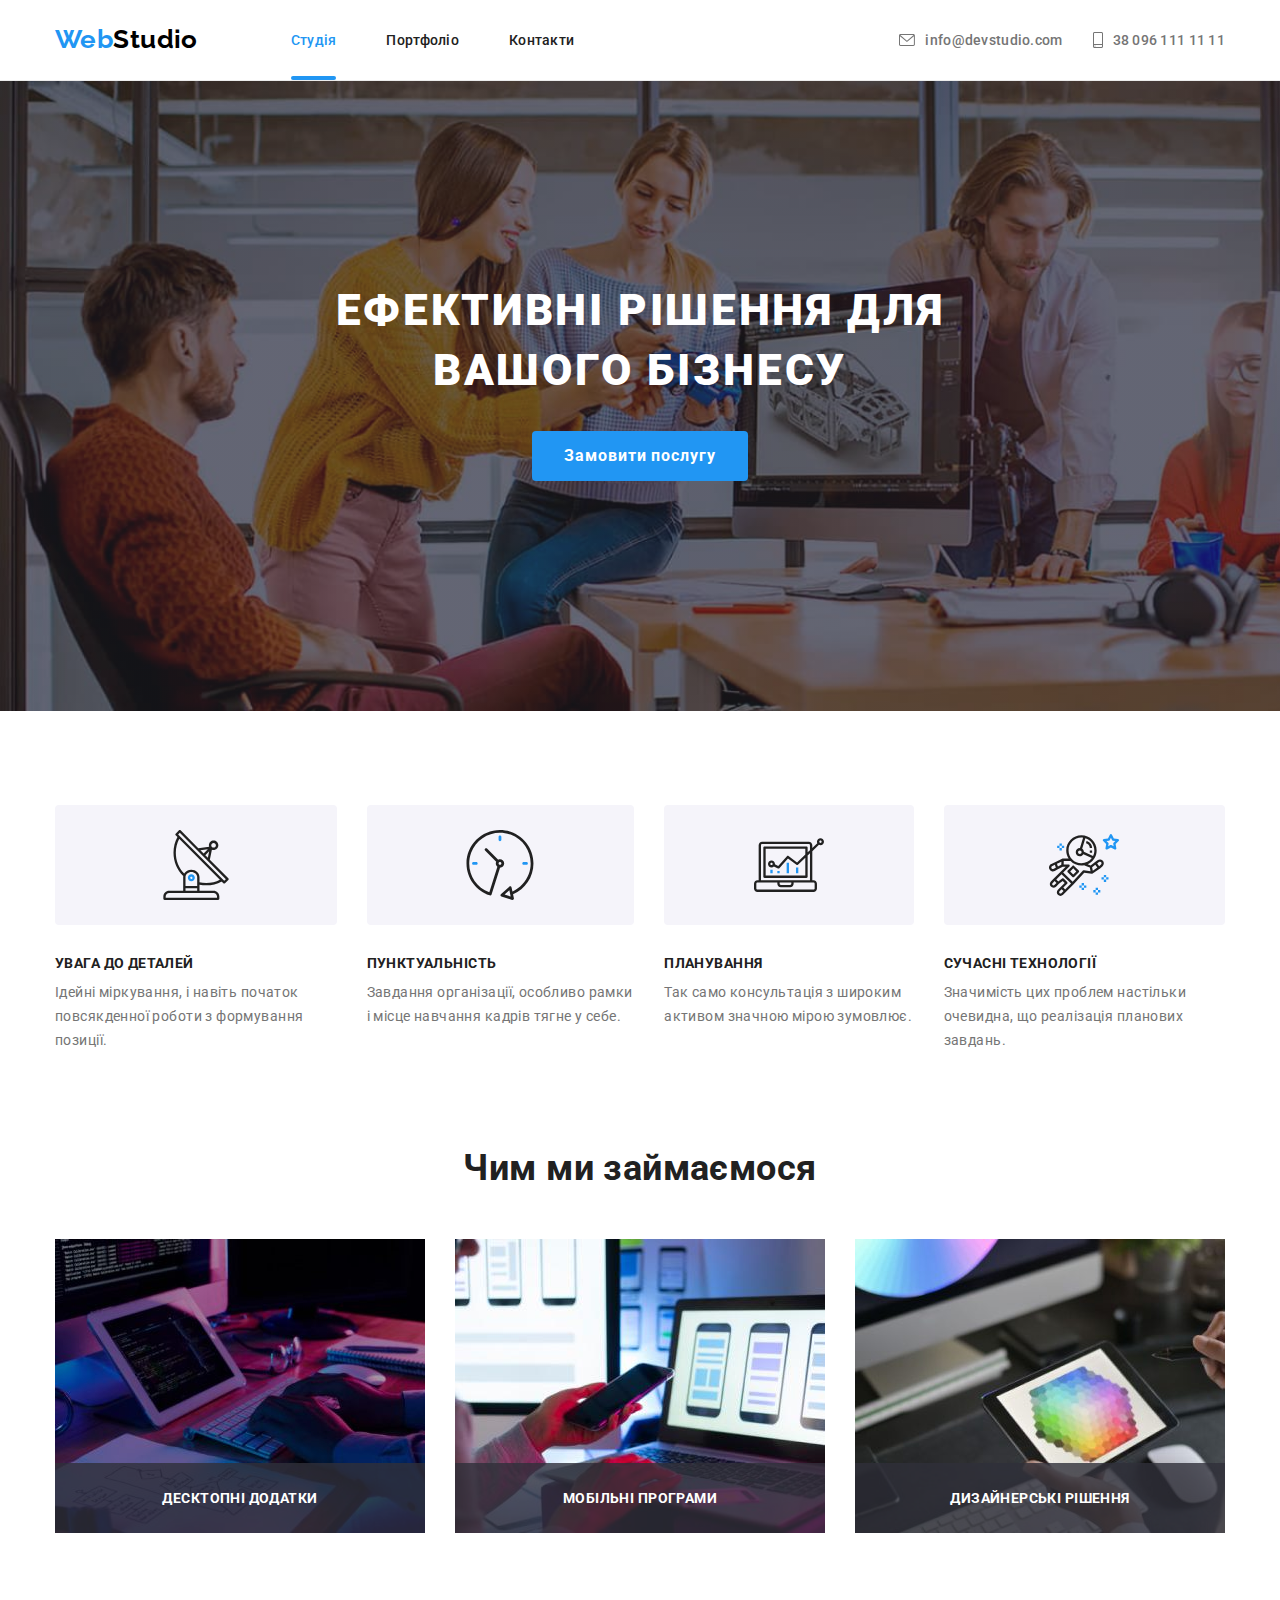
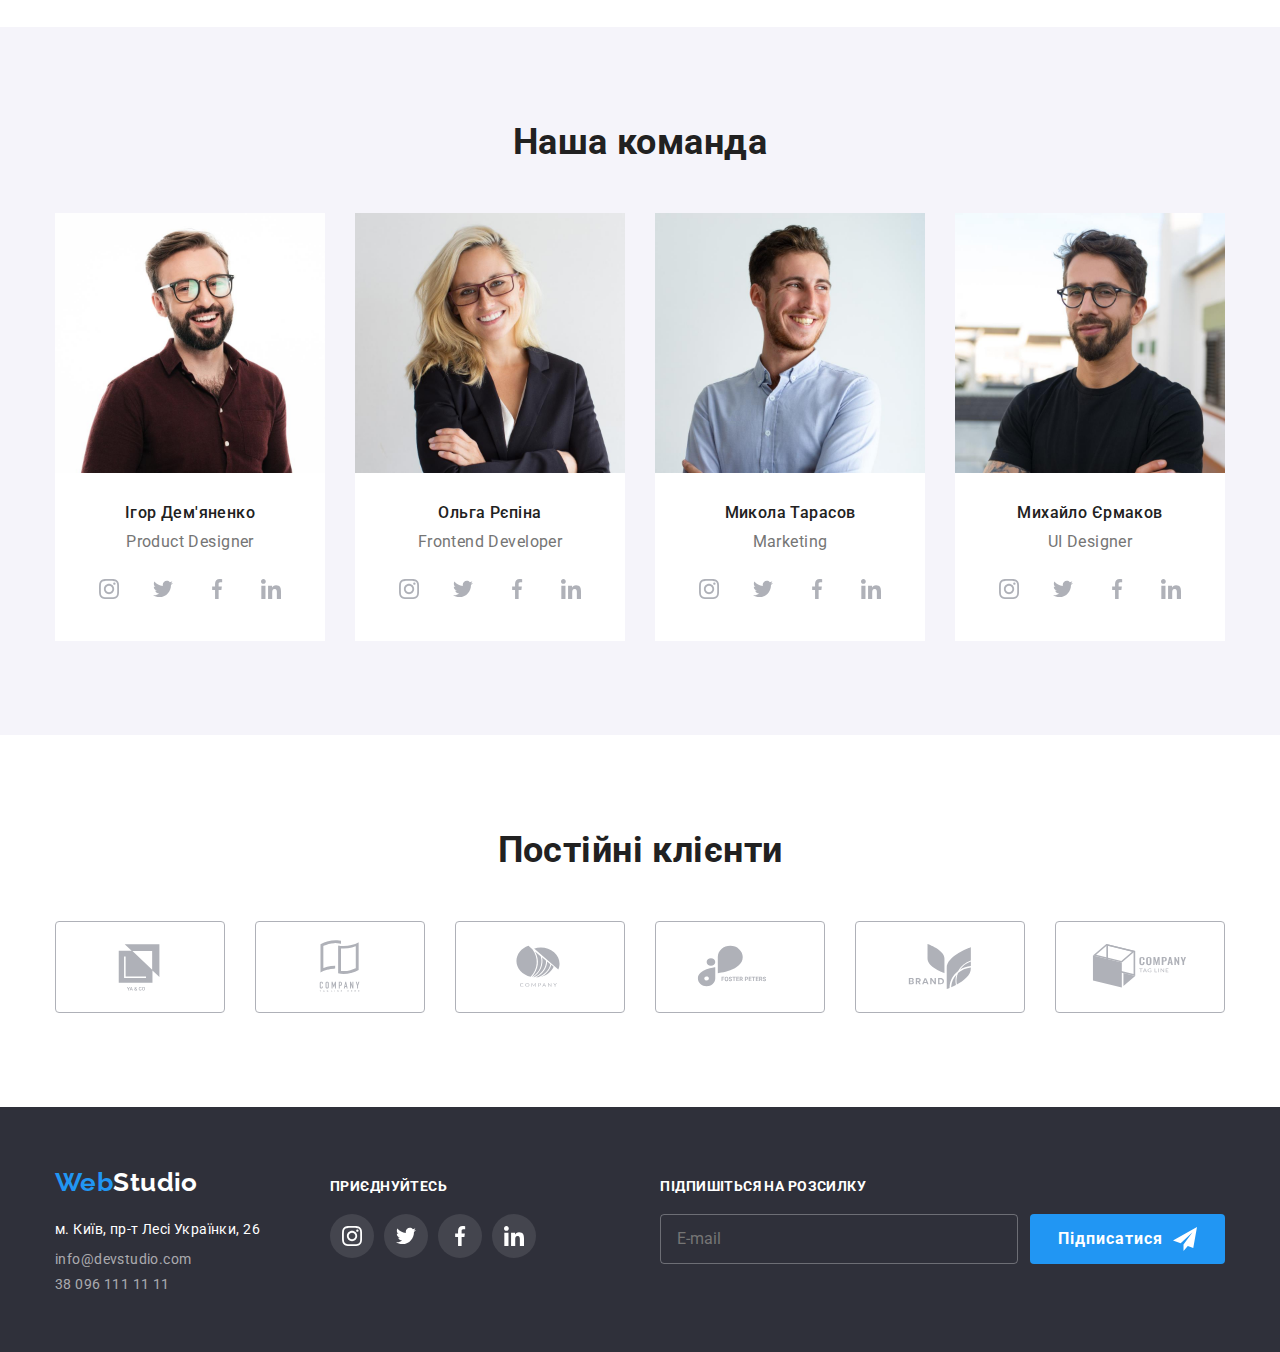
==== index.html @ 938c1443 "Initial commit" ====
<!DOCTYPE html>
<html lang="uk">
<head>
    <meta charset="UTF-8">
    <meta http-equiv="X-UA-Compatible" content="IE=edge">
    <meta name="viewport" content="width=device-width, initial-scale=1.0">
    <title>Студія</title>
    <link rel="preconnect" href="https://fonts.googleapis.com" />
    <link rel="preconnect" href="https://fonts.gstatic.com" crossorigin />
    <link href="https://fonts.googleapis.com/css2?family=Raleway:wght@700&family=Roboto:wght@400;500;700;900&display=swap" rel="stylesheet" />
    <link rel="stylesheet" href="https://cdnjs.cloudflare.com/ajax/libs/modern-normalize/1.1.0/modern-normalize.css" integrity="sha512-Y0MM+V6ymRKN2zStTqzQ227DWhhp4Mzdo6gnlRnuaNCbc+YN/ZH0sBCLTM4M0oSy9c9VKiCvd4Jk44aCLrNS5Q==" crossorigin="anonymous" referrerpolicy="no-referrer" />
    <link rel="stylesheet" href="./css/styles.css" />
    <header class="header">
        <div class="container link-item">
            <nav class="nav">
            <a class="text" href="/"><span class="web">Web</span>Studio</a>
            <ul class="header-container">
            
                <li class="item"><a class="header-nav-link courrent" href="./index.html">Студія</a>
                </li>
                <li class="item">
                <a class="header-nav-link" href="./portfolio.html">
                Портфоліо
            </a>
            </li>
                <li class="item">
<a class="header-nav-link" href="#">
                    Контакти</a>
            </li>
            </ul>
            </nav>
        
            <ul class="link-item contacts-flex">
                <li>
                <a class="contacts" href="mailto:info@devstudio.com"><svg class="header-icon" width="16" height="12">
                    <use href="./images/icons.svg#icon-envelope"></use>
                </svg> info@devstudio.com</a>
            </li>
            <li>
                <a class="contacts" href="tel:+380961111111"><svg class="header-icon" width="10"  height="16">
                    <use href="./images/icons.svg#icon-smartphone"></use>
                </svg> 38 096 111 11 11</a>
            </li>
            </ul>
        </div>
    </header>
        <main>
        <section class="color-section">
        <div class="container">
            <h1 class="hero">Ефективні рішення для вашого бізнесу</h1>
            <button class="button-section-index" type="button" data-modal-open>
            Замовити послугу </button>   
    </div>
        </section>
    <section class="section">
        
        <div class="container">
        <h2 hidden>Наші переваги</h2>
        <ul class="section-paragraph">
            <li class="item-perevagu">
                <div class="icon-wrap"> <svg width="70" height="70">
                    <use href="./images/icons.svg#icon-antenna"></use>
                </svg></div>
                <h3 class="section-title-benefits">УВАГА ДО ДЕТАЛЕЙ</h3>
                <p class="paragraph-title-benefits">
                    Ідейні міркування, і навіть початок повсякденної роботи з формування позиції.
                </p>
            </li>
            <li class="item-perevagu">
                <div class="icon-wrap"> <svg width="70" height="70">
                    <use href="./images/icons.svg#icon-clock"></use>
                </svg></div>
                <h3 class="section-title-benefits">ПУНКТУАЛЬНІСТЬ</h3>
                <p class="paragraph-title-benefits">
                    Завдання організації, особливо рамки і місце навчання кадрів тягне у себе.
                </p>
            </li>
            <li class="item-perevagu">
                <div class="icon-wrap"> <svg width="70" height="70">
                    <use href="./images/icons.svg#icon-diagram"></use>
                </svg></div>
                <h3 class="section-title-benefits">ПЛАНУВАННЯ</h3>
                <p class="paragraph-title-benefits">
                    Так само консультація з широким активом значною мірою зумовлює.
                </p>
            </li>
            <li class="item-perevagu">
                <div class="icon-wrap"> <svg width="70" height="70">
                    <use href="./images/icons.svg#icon-astronaut"></use>
                </svg></div>
                <h3 class="section-title-benefits">СУЧАСНІ ТЕХНОЛОГІЇ</h3>
                <p class="paragraph-title-benefits">
                    Значимість цих проблем настільки очевидна, що реалізація планових завдань.
                </p>
            </li>
        </ul>
        </div>
    </section>
    <section class="section padding-zero">
        <div class="container">
        <div class="third-pad">
        <h2 class="section-title-text">Чим ми займаємося</h2>
        </div>
        <ul class="gap-list">
            <li class="box-item">
            <div class="box-trumb">
                <img src="./images/box1.jpg" alt="Десктопні програми" width=370  height="294" />
                <div class="box-block">
                <p class="box-text">Десктопні додатки</p>
            </div>
            </div>
            </li>
            <li class="box-item">
            <div class="box-trumb">
                <img src="./images/box2.jpg" alt="Мобільні програми" width=370  height="294" />
                <div class="box-block">
                <p class="box-text">Мобільні програми</p>
            </div>
            </div>
            </li>
            <li class="box-item">
                <div class="box-trumb">
                <img src="./images/box3.jpg" alt="Дизайнерські рішення" width=370  height="294" />
                <div class="box-block">
                    <p class="box-text">Дизайнерські рішення</p>
                </div>
            </div>
            
            </li>
        </ul>
    
        </div>
    </section>
    <section class="section fon">
        <div class="container">
        <h2 class="section-title-text-last">Наша команда</h2>
        <ul class="gap-list">
                <li class="item-pers">
            <img src="./images/pers1.jpg" alt="Ігор Дем'яненко"  width="270"  height="260">
                <div class="profession-size">
                    <h3 class="section-name">Ігор Дем'яненко</h3>
                    <p class="profession">Product Designer</p>
                    <ul class="team-list-icon">
                        <li class="team-icon-item">
                            <a class="team-link-icon" href="/">
                                <svg class="team-icon" width="20"  height="20">
                                    <use href="./images/icons.svg#icon-instagram"></use>
                                </svg>
                            </a>
                        </li>
                        <li class="team-icon-item">
                            <a class="team-link-icon" href="/">
                                <svg class="team-icon" width="20"  height="20">
                                    <use href="./images/icons.svg#icon-twittericon"></use>
                                </svg>
                            </a>
                        </li>
                        <li class="team-icon-item">
                            <a class="team-link-icon" href="/">
                                <svg class="team-icon" width="20"  height="20">
                                    <use href="./images/icons.svg#icon-facebookicon"></use>
                                </svg>
                            </a>
                        </li>
                        <li class="team-icon-item">
                            <a class="team-link-icon" href="/">
                                <svg class="team-icon" width="20"  height="20">
                                    <use href="./images/icons.svg#icon-linkedinicon"></use>
                                </svg>
                            </a>
                        </li>
                    </ul>
                </div>
                
            </li>
            <li class="item-pers">
                <img src="./images/pers2.jpg" alt="Ольга Рєпіна"  width=270  height="260">
                <div class="profession-size"> 
                    <h3 class="section-name">Ольга Рєпіна</h3>
                    <p class="profession">Frontend Developer</p>
                    <ul class="team-list-icon">
                        <li class="team-icon-item">
                            <a class="team-link-icon" href="/">
                                <svg class="team-icon" width="20"  height="20">
                                    <use href="./images/icons.svg#icon-instagram"></use>
                                </svg>
                            </a>
                        </li>
                        <li class="team-icon-item">
                            <a class="team-link-icon" href="/">
                                <svg class="team-icon" width="20"  height="20">
                                    <use href="./images/icons.svg#icon-twittericon"></use>
                                </svg>
                            </a>
                        </li>
                        <li class="team-icon-item">
                            <a class="team-link-icon" href="/">
                                <svg class="team-icon" width="20"  height="20">
                                    <use href="./images/icons.svg#icon-facebookicon"></use>
                                </svg>
                            </a>
                        </li>
                        <li class="team-icon-item">
                            <a class="team-link-icon" href="/">
                                <svg class="team-icon" width="20"  height="20">
                                    <use href="./images/icons.svg#icon-linkedinicon"></use>
                                </svg>
                            </a>
                        </li>
                    </ul>
                </div>    
            </li>
            <li class="item-pers">
                <img src="./images/pers3.jpg" alt="Микола Тарасов"  width=270  height="260">
                <div class="profession-size"> 
                    <h3 class="section-name">Микола Тарасов</h3>
                    <p class="profession">Marketing</p>
                    <ul class="team-list-icon">
                        <li class="team-icon-item">
                            <a class="team-link-icon" href="/">
                                <svg class="team-icon" width="20"  height="20">
                                    <use href="./images/icons.svg#icon-instagram"></use>
                                </svg>
                            </a>
                        </li>
                        <li class="team-icon-item">
                            <a class="team-link-icon" href="/">
                                <svg class="team-icon" width="20"  height="20">
                                    <use href="./images/icons.svg#icon-twittericon"></use>
                                </svg>
                            </a>
                        </li>
                        <li class="team-icon-item">
                            <a class="team-link-icon" href="/">
                                <svg class="team-icon" width="20"  height="20">
                                    <use href="./images/icons.svg#icon-facebookicon"></use>
                                </svg>
                            </a>
                        </li>
                        <li class="team-icon-item">
                            <a class="team-link-icon" href="/">
                                <svg class="team-icon" width="20"  height="20">
                                    <use href="./images/icons.svg#icon-linkedinicon"></use>
                                </svg>
                            </a>
                        </li>
                    </ul>
                </div>    
            </li>
            <li class="item-pers">
                <img src="./images/pers4.jpg" alt="Михайло Єрмаков"  width=270  height="260">
                <div class="profession-size">
                    <h3 class="section-name">Михайло Єрмаков</h3>
                    <p class="profession">UI Designer</p>
                    <ul class="team-list-icon">
                        <li class="team-icon-item">
                            <a class="team-link-icon" href="/">
                                <svg class="team-icon" width="20"  height="20">
                                    <use href="./images/icons.svg#icon-instagram"></use>
                                </svg>
                            </a>
                        </li>
                        <li class="team-icon-item">
                            <a class="team-link-icon" href="/">
                                <svg class="team-icon" width="20"  height="20">
                                    <use href="./images/icons.svg#icon-twittericon"></use>
                                </svg>
                            </a>
                        </li>
                        <li class="team-icon-item">
                            <a class="team-link-icon" href="/">
                                <svg class="team-icon" width="20"  height="20">
                                    <use href="./images/icons.svg#icon-facebookicon"></use>
                                </svg>
                            </a>
                        </li>
                        <li class="team-icon-item">
                            <a class="team-link-icon" href="/">
                                <svg class="team-icon" width="20"  height="20">
                                    <use href="./images/icons.svg#icon-linkedinicon"></use>
                                </svg>
                            </a>
                        </li>
                    </ul>
                </div>    
            </li>
        </ul>
    </div>  
    </section>
    <section class="section">
    <div class="container">
        <h2 class="hero-last-section">Постійні клієнти</h2>
        <ul class="clien-list">
            <li class="clien-item">
                <a class="link-clien" href="">
                    <svg class="icon-client"  width="106"  height="60">
                        <use href="./images/icons.svg#icon-logo1"></use>
                    </svg>
                </a>
            </li>
            <li class="clien-item">
                <a class="link-clien" href="">
                    <svg class="icon-client"  width="106"  height="60">
                        <use href="./images/icons.svg#icon-logo2"></use>
                    </svg>
                </a>
            </li>
            <li class="clien-item">
                <a class="link-clien" href="">
                    <svg class="icon-client"  width="106"  height="60">
                        <use href="./images/icons.svg#icon-logo3"></use>
                    </svg>
                </a>
            </li>
            <li class="clien-item">
                <a class="link-clien" href="">
                    <svg class="icon-client"  width="106"  height="60">
                        <use href="./images/icons.svg#icon-logo4"></use>
                    </svg>
                </a>
            </li>
            <li class="clien-item">
                <a class="link-clien" href="">
                    <svg class="icon-client"  width="106"  height="60">
                        <use href="./images/icons.svg#icon-logo5"></use>
                    </svg>
                </a>
            </li>
            <li class="clien-item">
                <a class="link-clien" href="">
                    <svg class="icon-client"  width="106"  height="60">
                        <use href="./images/icons.svg#icon-logo6"></use>
                    </svg>
                </a>
            </li>
        </ul>
    </div>
    </section>
    </main>

    <footer class="footer-fon">
        <div class="container foter-container">
        <div class="address-wrap">
        <a href="/" class=logo-footer>
            <span class="web">Web</span><span class="studio-white">Studio</span>
        </a>
        <address>
            <ul>
                <li class="item-footer">
                    <a class="footer-google" href="https://goo.gl/maps/ibuLNQxGVC2uv8bN8">м. Київ, пр-т Лесі Українки, 26</a>
                </li>
                <li class="item-footer">
                    <a class="footer-text" href="mailto:info@devstudio.com">info@devstudio.com</a>
                </li>
                <li>
                    <a class="footer-text" href="tel:+380961111111">38 096 111 11 11</a>
                </li>
            </ul>
        </address>
        </div>
        <div>
        <p class="benefits-footer">приєднуйтесь</p>
        <ul class="footer-soc-list">
            <li class="footer-soc-item">
            <a class="footer-soc-link" href="">
                <svg width="20" height="20" class="footer-soc-icon">
                <use href="./images/icons.svg#icon-instagram"></use>
                </svg>
            </a>
        </li>
        <li class="footer-soc-item">
            <a class="footer-soc-link" href="">
                <svg width="20" height="20" class="footer-soc-icon">
                    <use href="./images/icons.svg#icon-twittericon"></use>
                </svg>
            </a>
        </li>
        <li class="footer-soc-item">
            <a class="footer-soc-link" href="">
                <svg width="20" height="20" class="footer-soc-icon">
                    <use href="./images/icons.svg#icon-facebookicon"></use>
                </svg>
            </a>
        </li>
        <li class="footer-soc-item">
            <a class="footer-soc-link" href="">
                <svg width="20" height="20" class="footer-soc-icon">
                    <use href="./images/icons.svg#icon-linkedinicon"></use>
                </svg>
            </a>
        </li>
    </ul>
    </div>
        <form class="form-footer-input">
            <p class="label-footer">Підпишіться на розсилку</p>
            <div class="input-flex">
            <input class="footer-mail-input" type="text" placeholder="E-mail" name="mail-footer" required>
                    <button class="button-footer" type="button">Підписатися<svg class="icon-footer-button" width="24" height="24">
                        <use href="./images/icons.svg#icon-iconsend"></use>
                    </svg> 
                </button>
            </div>
            </form>
        </div>
        </footer>

        <div class="backdrop is-hidden" data-modal>
            <div class="modal"> <button class="modal-close" data-modal-close>
                <svg class="icon-modal" width="11" height="11">
                    <use href="./images/icons.svg#icon-x"></use>
                </svg>
                
            </button> 
            <p class="modal-title">Залиште свої дані, ми вам передзвонимо</p>
            <div class="modal-form">
                <form>
                <label class="input-label">
                    <span>Ім'я</span>
                    <span class="input-wrap">
                        <input type="text" name="user-name" class="modal-input" />
                        <svg class="modal-icon" width="18" height="18">
                            <use href="./images/icons.svg#icon-namemodal"></use>
                        </svg>
                    </span>
                </label>
                <label class="input-label">
                    <span>Телефон</span>
                    <span class="input-wrap">
                        <input type="tel" name="user-tel" class="modal-input" />
                        <svg class="modal-icon" width="18" height="18">
                            <use href="./images/icons.svg#icon-telmodal"></use>
                        </svg>
                    </span>
                </label>
                <label class="input-label">
                    <span>Пошта</span>
                    <span class="input-wrap">
                        <input type="email" name="user-email" class="modal-input" />
                        <svg class="modal-icon" width="18" height="18">
                            <use href="./images/icons.svg#icon-emailmodal"></use>
                        </svg>
                    </span>
                </label>
                <label class="input-label">
                    <span>Коментар</span>
                    <textarea name="user-text" id="user-text"  class="textarea" placeholder="Введіть текст"></textarea>
                </label>
                
                <div class="modal-field">
                    <input
                    type="checkbox"
                    name="policy"
                    class="modal-check hide"
                    id="policy"
                    />
                    <label for="policy" class="check-text">
                        <span> <svg class="check-icon" width="16" height="15">
                            <use href="./images/icons.svg#icon-policy"></use>
                        </svg></span>
                        Погоджуюся з розсилкою та приймаю<a class="link-modal" href="">Умови договору</a></label>
                    </div>
                    <button type="submit" class="button-modal">Відправити</button>
                </form>
            </div>
                </div>
            </div>
                <script src="./js/modal.js"></script>
            </body>
            </html>
---- css/styles.css ----
:root
{
    --blue: #2196F3;
    --white: #ffffff;
    --gray: #757575;
    --footer: rgba(255, 255, 255, 0.6);
    --logo-blk: #000000;
    --fon-footer: #2F303A;
    --botton-two: #F5F4FA;
    --border: #EEEEEE;
    --icon-fill: #AFB1B8;
    --icon-footer:rgba(255, 255, 255, 0.1);
    --close: rgba(0, 0, 0, 0.1);
    

}
h1,
h2,
h3,
h4,
h5,
h6,
p 
{
    margin: 0;
}
ul
{
    list-style: none;
    margin: 0;
    padding: 0;
}
body{
    font-family: 'Roboto', sans-serif;
    font-size: 14px;
    letter-spacing: 0.03em;
    color: #212121;
    

}
img
{
    display: block;
}
button{cursor: p;}
.text 
{
    text-decoration: none;
}
:active, :hover, :focus {
    outline: 0;
    outline-offset: 0;
}

.cards {
border: 1px solid var(--border);
}

.header-nav-link

{
text-decoration: none;
color:inherit ;
font-weight: 500;
line-height: 1.1428;
letter-spacing: 0.02em;
padding-top: 32px;
padding-bottom: 32px;
display: flex;
position: relative;
transition: color 250ms cubic-bezier(0.4, 0, 0.2, 1);
}





.courrent::after {
    position: absolute;
    left: 0;
    bottom: 0;
    content: '';
    width: 100%;
    height: 4px;
    background-color: var(--blue);
    border-radius: 2px;
}





.header-nav-link:hover,
.header-nav-link:focus
{
color: var(--blue);

}
.contacts:hover,
.contacts:focus
{
color: var(--blue);}





.courrent
{
    color: var(--blue);

}
.web
{
font-family: 'Raleway';
font-weight: 700;
font-size: 26px;
line-height: 1.1923;
color: var(--blue);}
.header
{
border-bottom: 1px solid #ECECEC;;
}
.nav{
display: flex;
margin-right: auto;
}
.text {
font-family: 'Raleway';
font-weight: 700;
font-size: 26px;
line-height: 1.1923;
color: var(--logo-blk);
display: flex;
margin-right: 93px;
padding-top: 24px;
padding-bottom: 25px;


}
.fon
{
    background-color: var(--botton-two);
}
.studio-white {
font-family: 'Raleway';
font-weight: 700;
font-size: 26px;
line-height: 1.1923;
color: var(--white);

}

.footer-fon
{
padding: 60px 0;
background-color: var(--fon-footer);



}

.contacts
{
    font-weight: 500;
    line-height: 1.1428;
    letter-spacing: 0.02em;
    color: var(--gray);
    text-decoration: none;
    display: flex;
    align-items: center;
    padding-top: 32px;
    padding-bottom: 32px;
    transition: color 250ms cubic-bezier(0.4, 0, 0.2, 1);
}

.section.padding-zero{
padding-top: 0;    
}
.header-icon{
    margin-right: 10px;
    fill: currentColor;
}



.hero {
    font-weight: 900;
    font-size: 44px;
    line-height: 1.3636; 
    letter-spacing: 0.06em;
    text-transform: uppercase;
    color: var(--white);
    width: 696px;
    margin-left: auto;
    margin-right: auto;
    text-align: center;
    margin-bottom: 30px;
}
.color-section
{
    padding: 200px 0;
    background-image: linear-gradient(rgba(47, 48, 58, 0.4), rgba(47, 48, 58, 0.4)
    ), url(../images/imgsection.jpg);
    max-width: 1600px;
    background-repeat: no-repeat;
    background-size: cover;
    margin: 0 auto;
    }

.button-section-index
{
font-weight: 700;
font-size: 16px;
line-height: 1.875;
letter-spacing: 0.06em;
cursor: pointer;
background: var(--blue);
color: var(--white);
border-radius: 4px;
border: none;
padding: 10px 32px;
min-width: 216px;
text-align: center;
margin-left: auto;
margin-right: auto;
display: flex;
justify-content: center;
margin-bottom: 30px;
}

.third-pad
{
padding-top: 0;
}

.button-first
{
    margin-left: auto;
    margin-right: auto;
    display: flex;
    justify-content: center;
}
.item-perevagu
{
flex-basis: calc(100% - 90px)/4;
}
.paragraph-title-benefits
{
font-weight: 400;
line-height: 1.7142;


color: var(--gray);
}
.section-title-benefits
{
font-size: 14px;
line-height: 1.1428;
margin-bottom: 10px;
}
.section-title-text
{
font-size: 36px;
line-height: 1.1666;
margin-bottom: 50px;
text-align: center;
}
.section-title-text-last
{
font-size: 36px;
line-height: 1.1666;
margin-bottom: 50px;
margin-left: auto;
margin-right: auto;
text-align: center;
}


.gap-list
{
    display: flex;
    gap: 30px;
}

.box-trumb
{position: relative;

}
.box-text {
    font-weight: 700;
    line-height: calc(16 / 14);
    text-align: center;
    text-transform: uppercase;
    color: var(--white)

}

.box-block {
    position: absolute;
    left: 0;
    bottom: 0;
    display: flex;
    justify-content: center;
    align-items: center;
    width: 370px;
    height: 70px;
    background-color: rgba(47, 48, 58, 0.8);
}
    
.box-item
{
    width: calc((100% - 60px)/3);
}

.item-pers
{
    width: calc((100% - 9px)/4);
    background-color: var(--white);
    
}
.footer-google
{
font-weight: normal;
line-height: 1.7142;
color: var(--white);
text-decoration: none;
transition: color 250ms cubic-bezier(0.4, 0, 0.2, 1);
}
.item-footer {
margin-bottom: 9px;
}



.footer-text
{
        font-weight: normal;
        line-height: 0.5833;
        text-decoration: none;
        color: var(--footer);
        transition: color 250ms cubic-bezier(0.4, 0, 0.2, 1);
}
.profession-size
{
    padding-bottom: 30px;
    padding-top: 30px;
    
}
.section-name
{
font-weight: 500;
font-size: 16px;
line-height: 1.1875;
margin-bottom: 10px; 
text-align: center;
}
.profession
{
font-size: 16px;
line-height: 1.1875;
color: var(--gray);
text-align: center;
margin-bottom: 16px;
}
.team-list-icon{
    display: flex;
    justify-content: center;
    gap: 10px;

}
.team-icon-item{
    width: 44px;
    height: 44px;
}
.team-link-icon{
    width: 100%;
    height: 100%;
    display: flex;
    justify-content: center;
    align-items: center;
    color: var(--icon-fill);
    border-radius: 50%;
    background-color: transparent;
    transition: fill 250ms cubic-bezier(0.4, 0, 0.2, 1), background-color 250ms cubic-bezier(0.4, 0, 0.2, 1);

}
.team-link-icon:hover, 
.team-link-icon:focus
{
color: var(--white);
background-color: var(--blue);
}
.team-icon{
    fill: currentColor;
}
.button-portfolio {
font-family: inherit;
cursor: pointer;
font-weight: 500;
font-size: 16px;
line-height: 1.625;
background: var(--botton-two);
border: none;
padding: 6px 22px;
text-align: center;
border-radius: 4px;
transition: color 250ms cubic-bezier(0.4, 0, 0.2, 1), background-color 250ms cubic-bezier(0.4, 0, 0.2, 1);
}
.button-portfolio:hover,
.button-portfolio:focus
{
background-color: var(--blue);
color: var(--white);
box-shadow: 0px 3px 1px rgba(0, 0, 0, 0.1), 0px 1px 2px rgba(0, 0, 0, 0.08), 0px 2px 2px rgba(0, 0, 0, 0.12);
}
.portfolio-title {
font-size: 18px;
line-height: 2;
letter-spacing: 0.06em;
margin-bottom: 4px;
}
.portfolio-paragraf {
    font-weight: 400;
    font-size: 16px;
    line-height: 1.875;
    color: var(--gray); 
}
.item-portfolio-link
{
display: block;
text-decoration: none;
color: inherit;
}
.item-portfolio-link:hover,
.item-portfolio-link:focus
{
    box-shadow: 0px 1px 1px rgba(0, 0, 0, 0.12), 0px 4px 4px rgba(0, 0, 0, 0.06), 1px 4px 6px rgba(0, 0, 0, 0.16);
}
.portfolio-thumb {
    position: relative;
    overflow: hidden;
}

.item-portfolio:hover .overlay {
    transform: translateY(0);
}


.overlay {
    content: "";
    position: absolute;
    width: 100%;
    height: 100%;
    top: 0;
    left: 0;
    padding: 63px 44px;
    font-size: 18px;
    line-height: 1.55;
    background-color: rgba(33, 150, 243, 0.9);
    transform: translateY(+100%);
    transition: transform 250ms cubic-bezier(0.4, 0, 0.2, 1);
    color: var(--white);
}

.hero-last-section {
font-size: 36px;
line-height: 1.1666;
text-align: center;
margin-bottom: 50px;

}
.clien-list {
    display: flex;
    gap: 30px;
}
.clien-item {
    width: 170px;
    height: 92px;
}
.link-clien {
    width: 100%;
    height: 100%;
    display: flex;
    justify-content: center;
    align-items: center;
    border: 1px solid var(--icon-fill);
    border-radius: 4px;
    color: var(--icon-fill); 
    transition: fill 250ms cubic-bezier(0.4, 0, 0.2, 1);
    transition: border-color 250ms cubic-bezier(0.4, 0, 0.2, 1);
}
.link-clien:hover,
.link-clien:focus
{
    color: var(--blue);
    border-color: var(--blue);
}
.icon-client {
    fill: currentColor;

}


address
{
    font-style: normal;
}
.container
{
width: 1200px;
padding-left: 15px;
padding-right: 15px;
margin: 0 auto;


}
.section
{
padding-top: 94px;
padding-bottom: 94px; 
}
.img-port
{
    padding: 20px 24px;
    border: 1px solid var(--border);
    border-top: none;
}

.portt {
    display: flex;
    gap: 30px;
    flex-wrap: wrap;
}
.item-portfolio {
    width: calc((100% - 60px)/3);
    transition: box-shadow 250ms cubic-bezier(0.4, 0, 0.2, 1);
 }
    
.section-paragraph
{
    display: flex;
    gap: 30px;

}
.icon-wrap{
    
    height: 120px;
    background-color:var(--botton-two);
    border-radius: 4px;
    display: flex;
    justify-content: center;
    align-items: center;
    margin-bottom: 30px;
}
.button-list
{
    display: flex;
    margin-bottom: 50px;
    gap:8px;
    justify-content: center;
}



.link-item
{
    display: flex;
}
.header-container
{
    gap: 50px;
    display: flex;
    text-align: center;
    

}

.contacts-flex
{
    
    gap: 30px;
}
.logo-footer
{
    display: block;
    margin-bottom: 20px;
    text-decoration: none;

}
.footer-google:hover
{
    color: var(--blue);
}
.footer-text:hover
{
    color: var(--blue);

}

.footer-soc-item {
    width: 44px;
    height: 44px;

}
.footer-soc-link {
width: 100%;
height: 100%;
display: flex;
justify-content: center;
align-items: center;
border-radius: 50%;
background-color: var(--icon-footer);
transition: fill 250ms cubic-bezier(0.4, 0, 0.2, 1), background-color 250ms cubic-bezier(0.4, 0, 0.2, 1);

}

.footer-soc-link:hover,
.footer-soc-link:focus
{
    background-color: var(--blue);
}

.footer-soc-icon {
    fill: var(--white);

}
.footer-soc-list
{
    display: flex;
    gap: 10px;
    justify-content: center;

}
.foter-container
{
    display: flex;
    align-items: baseline;
}
.benefits-footer
{
font-weight: 700;
line-height: calc(16 / 14);
text-transform: uppercase;
color: var(--white);
margin-bottom: 20px;

}
.address-wrap
{
    margin-right: 70px;

}
.label-footer
{
    font-weight: 700;
    line-height: calc(16 / 14);
    text-transform: uppercase;
    color: var(--white);
    margin-bottom: 20px;

}

.form-footer-input
{
margin-left: auto;

}
.input-flex
{
    display: flex;
    justify-content: center;
    align-items: center;
    gap: 12px;
}

.button-footer
{
    padding: 10px 28px;
background-color: var(--blue);
border: none;
border-radius: 4px;
color: var(--white);
display: flex;
justify-content: center;
cursor: pointer;
align-items: center;
font-weight: 700;
font-size: 16px;
line-height: calc(30 / 16);
gap: 10px;
letter-spacing: 0.06em;
}

.footer-mail-input
{

width: 358px;
height: 50px;
border: 1px solid rgba(255, 255, 255, 0.3);
border-radius: 4px;
background-color: transparent;
font-size: 16px;
line-height: calc(20 / 16);
align-items: center;
justify-content: center;
padding-left: 16px;
color: var(--white);
}
.footer-mail-input::placeholder
{
font-size: 16px;


}

.icon-footer-button
{
    fill: var(--white);
justify-content: center;

}
.backdrop
{
    position: fixed;
    top: 0;
    left: 0;
    width: 100%;
    height: 100%;
    background-color: rgba(0, 0, 0, 0.2);
    opacity: 1;
    transition: opacity 250ms cubic-bezier(0.4, 0, 0.2, 1);

}
.modal 
{
width: 528px;
padding: 40px;
min-height: 581px;
background-color: #fff;
border-radius: 1px;
position: absolute;
top: 50%;
left: 50%;
border-radius: 4px;
box-shadow: 0px 1px 3px rgba(0, 0, 0, 0.12), 0px 1px 1px rgba(0, 0, 0, 0.14), 0px 2px 1px rgba(0, 0, 0, 0.2);
transform: translate(-50%, -50%) scale(1);
transition: transform 250ms cubic-bezier(0.4, 0, 0.2, 1);
}
.backdrop.is-hidden {
    opacity: 0;
    pointer-events: none;
}
.is-hidden
{
opacity: 0;
pointer-events: none;
visibility: 0;
}
.backdrop.is-hidden .modal {
    transform: translate(-50%, -50%) scale(0.5);
}

    .modal-close {
        position: absolute;
        top: 8px;
        right: 8px;
        width: 30px;
        height: 30px;
        background-color: var(--white);
        border-radius: 50%;;
        cursor: pointer;
        border: 1px solid var(--close);
        transition: border 250ms cubic-bezier(0.4, 0, 0.2, 1),
            color 250ms cubic-bezier(0.4, 0, 0.2, 1);
    }
    
    .modal-close:hover,
    .modal-close:focus {
        border: 1px solid var(--blue);
        color: var(--blue);
}
.icon-modal:hover,
.icon-modal:focus
{
    fill: var(--blue);
}

.icon-modal:focus{
    transition: transform 250ms cubic-bezier(0.4, 0, 0.2, 1);
}
.modal-title {

font-weight: 700;
font-size: 20px;
line-height: calc (23 / 20);
text-align: center;
margin-bottom: 12px;
}
.modal-form {

}
.modal-input {
    width: 100%;
    height: 40px;
    border-radius: 4px;
    border: 1px solid rgba(33, 33, 33, 0.2);
    background-color: transparent;
    padding-left: 42px;
    transition: border 250ms cubic-bezier(0.4, 0, 0.2, 1), fill 250ms cubic-bezier(0.4, 0, 0.2, 1);

}
    .modal-input::placeholder
    {
font-size: 12px;
    }


.modal-input:hover,
.modal-input:focus {
    border-color: var(--blue);
}
.modal-input:focus + .modal-icon
{
    fill: var(--blue);
}



.textarea:focus,
.textarea:hover
{
    border-color:var(--blue);}

.textarea {
    width: 100%;
    height: 120px;
    border-radius: 4px;
    border: 1px solid rgba(33, 33, 33, 0.2);
    padding: 12px 16px;
    font-size: 12px;
line-height: calc(16 / 12);
letter-spacing: 0.01em;
color: rgba(117, 117, 117, 0.5);
margin-bottom: 20px;
resize: none;
transition: border 250ms cubic-bezier(0.4, 0, 0.2, 1);
color: #303030;

}

.input-label
{
    font-size: 12px;
    display: block;
    position: relative;
    transition: border 250ms cubic-bezier(0.4, 0, 0.2, 1);
    margin-bottom: 10px;
    
}
.input-label span {
    display: block;

margin-bottom: 4px;
font-weight: 400;
letter-spacing: 0.01em;
color: var(--gray)


}

.modal-input::placeholder
{
    font-size: 16px;
}
.modal-icon{
    position: absolute;
    left: 12px;
    top: 50%;
    transform: translateY(-50%);
}
.input-wrap{
    position: relative;
    margin-bottom: 10px;
    
}
.link-modal
{
    color: var(--blue);
margin-left: 3px;
line-height: calc(24 / 14);

-webkit-text-decoration-style: underline;
text-decoration-style: underline;
text-underline-offset: 3px;
}
.button-modal
{
    text-align: center;
    padding: 10px 52px;
    text-align: center;
    margin-left: auto;
    margin-right: auto;
    display: flex;
    justify-content: center;
    min-width: 200px;
    cursor: pointer;
    background: var(--blue);
    color: var(--white);
    font-weight: 700;
    font-size: 16px;
    line-height: calc(30 / 16);
    border: none;
    border-radius: 4px;
    display: flex;
    align-items: center;
    text-align: center;
    letter-spacing: 0.06em;
    margin-top: 30px;
    
}




.check-text span {
    width: 16px;
    height: 15px;
    border: 2px solid var(--logo-blk);
    margin-right: 7px;
    border-radius: 2px;
    display: flex;
    align-items: center;
    justify-content: center;
    fill: transparent;
}

.hide{
-webkit-appearance: none;
-moz-appearance: none;
appearance: none;
}

.check-text {
    
    font-size: 14px;
    display: flex;
    align-items: center;
    color: var(--gray);


}
    
    
    .modal-check:checked + .check-text span {
        background-color: var(--blue);
        border: none;
        fill: var(--white);
    }
.modal-field
{
display: flex;
justify-content: center;

}

..modal-check:checked + .check-icon {
    background-color: #2196F3;
}
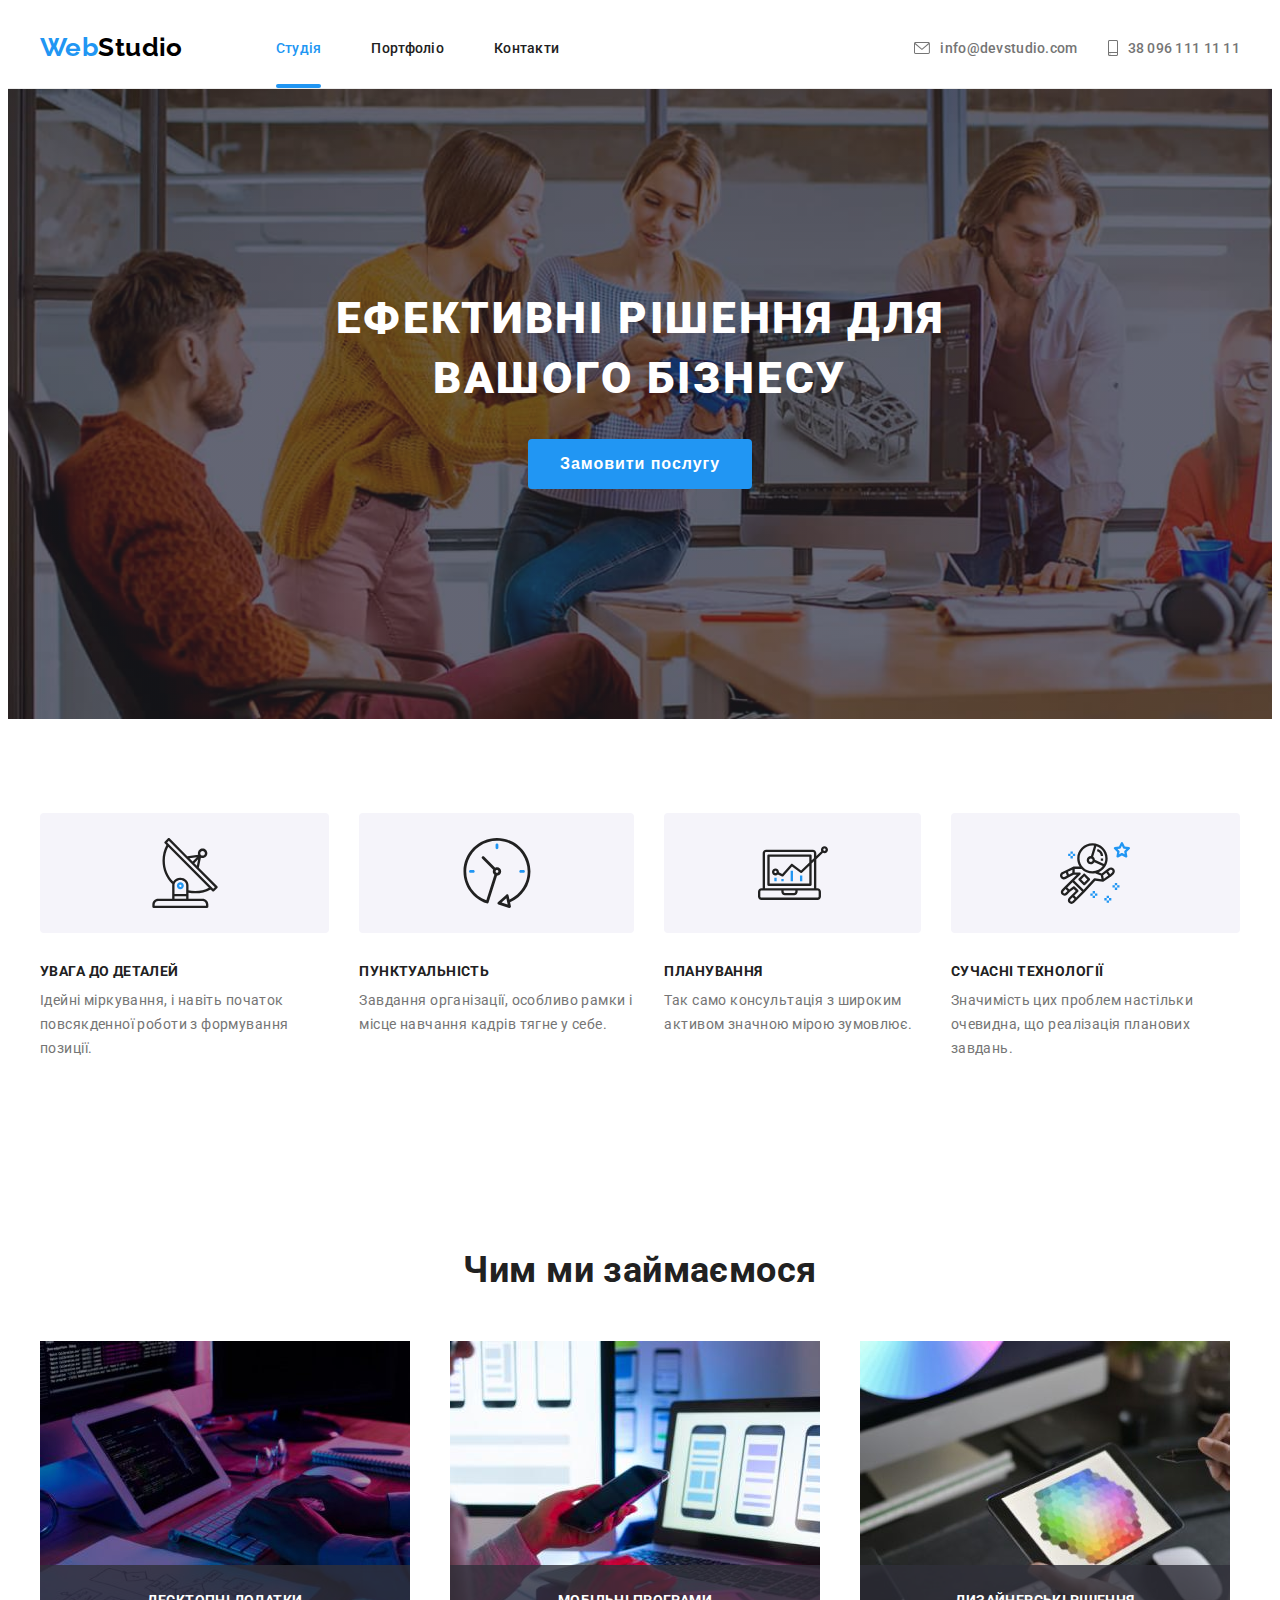
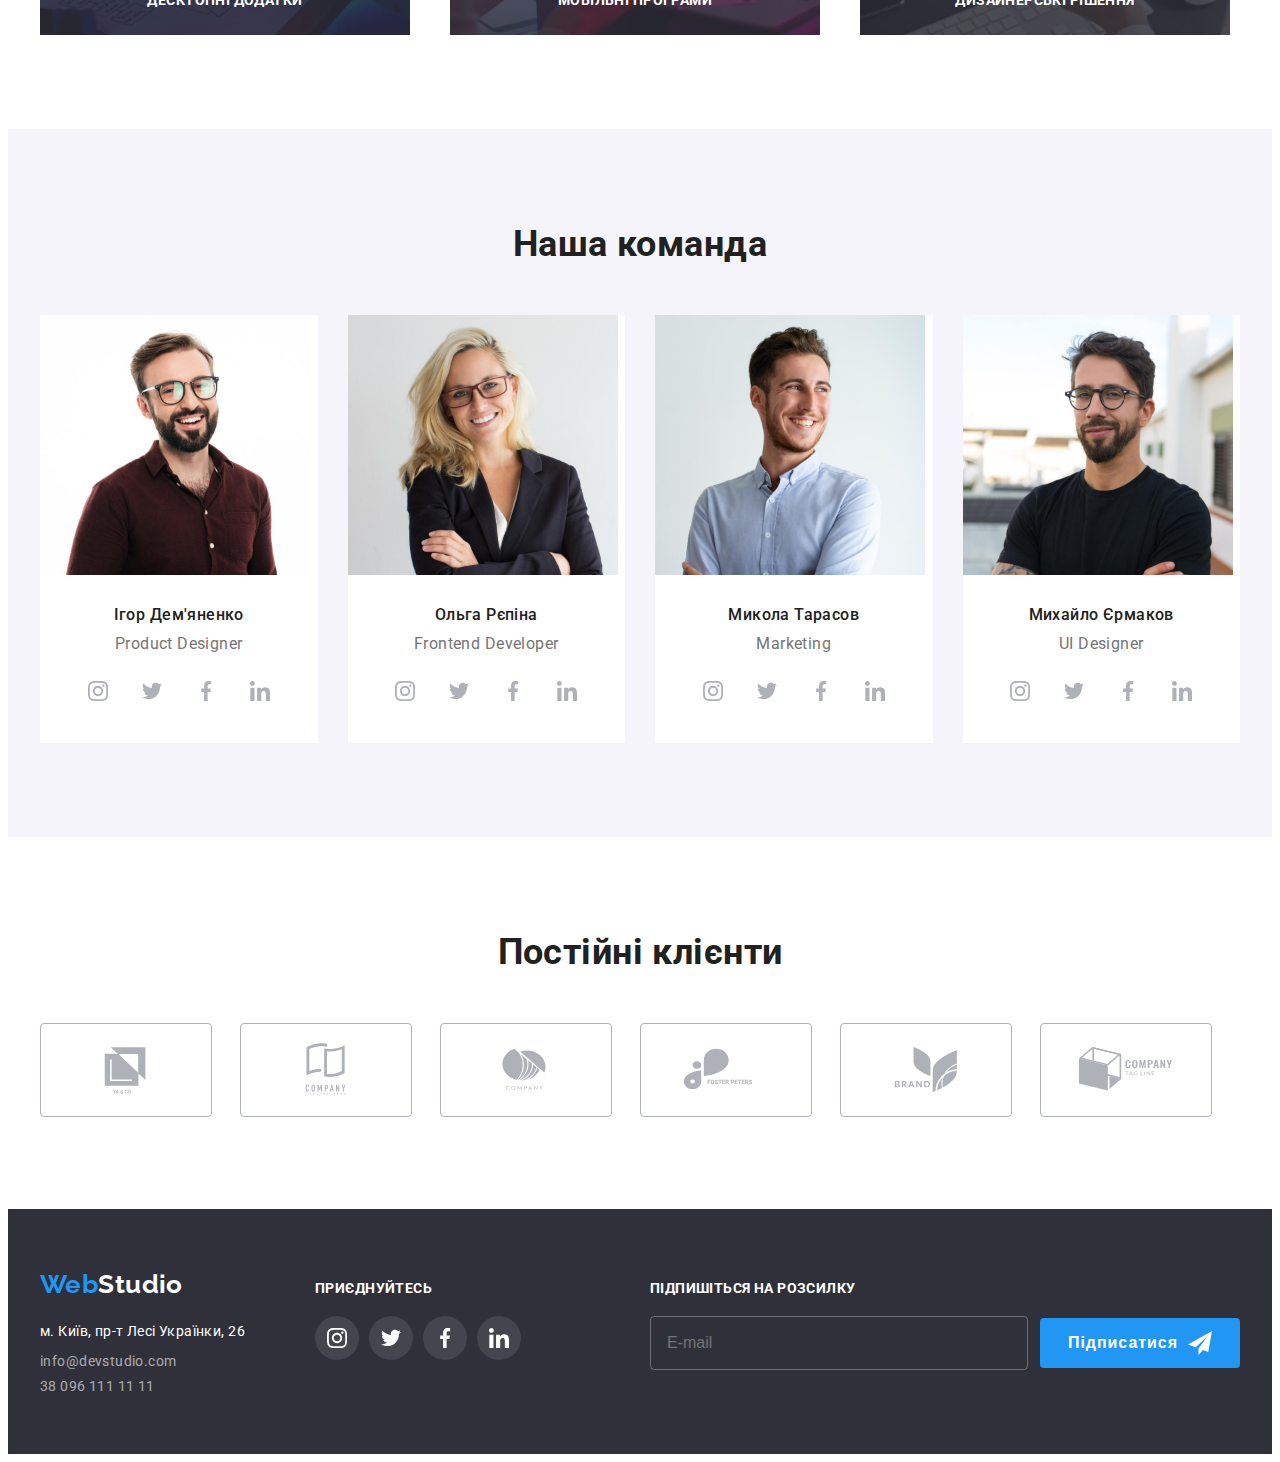
==== commit 58e76126: "scss" ====
--- a/index.html
+++ b/index.html
@@ -8,8 +8,8 @@
     <link rel="preconnect" href="https://fonts.googleapis.com" />
     <link rel="preconnect" href="https://fonts.gstatic.com" crossorigin />
     <link href="https://fonts.googleapis.com/css2?family=Raleway:wght@700&family=Roboto:wght@400;500;700;900&display=swap" rel="stylesheet" />
-    <link rel="stylesheet" href="https://cdnjs.cloudflare.com/ajax/libs/modern-normalize/1.1.0/modern-normalize.css" integrity="sha512-Y0MM+V6ymRKN2zStTqzQ227DWhhp4Mzdo6gnlRnuaNCbc+YN/ZH0sBCLTM4M0oSy9c9VKiCvd4Jk44aCLrNS5Q==" crossorigin="anonymous" referrerpolicy="no-referrer" />
-    <link rel="stylesheet" href="./css/styles.css" />
+    <link rel="stylesheet" href="https://cdnjs.cloudflare.com/ajax/libs/modern-normalize/1.1.0/modern-normalize.min.css" integrity="sha512-wpPYUAdjBVSE4KJnH1VR1HeZfpl1ub8YT/NKx4PuQ5NmX2tKuGu6U/JRp5y+Y8XG2tV+wKQpNHVUX03MfMFn9Q==" crossorigin="anonymous" referrerpolicy="no-referrer" />
+    <link rel="stylesheet" href="./css/main.min.css" />
     <header class="header">
         <div class="container link-item">
             <nav class="nav">
--- a/css/main.min.css
+++ b/css/main.min.css
@@ -0,0 +1 @@
+:root{--blue: #2196F3;--white: #ffffff;--gray: #757575;--footer: rgba(255, 255, 255, 0.6);--logo-blk: #000000;--fon-footer: #2F303A;--botton-two: #F5F4FA;--border: #EEEEEE;--icon-fill: #AFB1B8;--icon-footer:rgba(255, 255, 255, 0.1);--close: rgba(0, 0, 0, 0.1)}body{font-family:"Roboto",sans-serif;font-size:14px;letter-spacing:.03em;color:#212121}h1,h2,h3,h4,h5,h6,p{margin:0}ul{list-style:none;margin:0;padding:0}img{display:block}button{cursor:pointer}.text{text-decoration:none}:active,:hover,:focus{outline:0;outline-offset:0}address{font-style:normal}.is-hidden{opacity:0;pointer-events:none;visibility:0}.hide{-webkit-appearance:none;-moz-appearance:none;appearance:none}.container{width:1200px;padding-left:15px;padding-right:15px;margin:0 auto}.section{padding-top:94px;padding-bottom:94px}.web{font-family:"Raleway";font-weight:700;font-size:26px;line-height:1.1923;color:var(--blue)}.studio-white{font-family:"Raleway";font-weight:700;font-size:26px;line-height:1.1923;color:var(--white)}.logo-footer{display:block;margin-bottom:20px;text-decoration:none}.header-nav-link{text-decoration:none;color:inherit;font-weight:500;line-height:1.1428;letter-spacing:.02em;padding-top:32px;padding-bottom:32px;display:-webkit-box;display:-ms-flexbox;display:flex;position:relative;-webkit-transition:color 250ms cubic-bezier(0.4, 0, 0.2, 1);transition:color 250ms cubic-bezier(0.4, 0, 0.2, 1)}.header-nav-link:hover,.header-nav-link:focus{color:var(--blue)}.courrent{color:var(--blue)}.courrent::after{position:absolute;left:0;bottom:0;content:"";width:100%;height:4px;background-color:var(--blue);border-radius:2px}.contacts{font-weight:500;line-height:1.1428;letter-spacing:.02em;color:var(--gray);text-decoration:none;display:-webkit-box;display:-ms-flexbox;display:flex;-webkit-box-align:center;-ms-flex-align:center;align-items:center;padding-top:32px;padding-bottom:32px;-webkit-transition:color 250ms cubic-bezier(0.4, 0, 0.2, 1);transition:color 250ms cubic-bezier(0.4, 0, 0.2, 1)}.contacts:hover,.contacts:focus{color:var(--blue)}.header{border-bottom:1px solid #ececec}.nav{display:-webkit-box;display:-ms-flexbox;display:flex;margin-right:auto}.text{font-family:"Raleway";font-weight:700;font-size:26px;line-height:1.1923;color:var(--logo-blk);display:-webkit-box;display:-ms-flexbox;display:flex;margin-right:93px;padding-top:24px;padding-bottom:25px}.header-icon{margin-right:10px;fill:currentColor}.hero{font-weight:900;font-size:44px;line-height:1.3636;letter-spacing:.06em;text-transform:uppercase;color:var(--white);width:696px;margin-left:auto;margin-right:auto;text-align:center;margin-bottom:30px}.color-section{padding:200px 0;background-image:-webkit-gradient(linear, left top, left bottom, from(rgba(47, 48, 58, 0.4)), to(rgba(47, 48, 58, 0.4))),url(../images/imgsection.jpg);background-image:linear-gradient(rgba(47, 48, 58, 0.4), rgba(47, 48, 58, 0.4)),url(../images/imgsection.jpg);max-width:1600px;background-repeat:no-repeat;background-size:cover;margin:0 auto}.button-section-index{font-weight:700;font-size:16px;line-height:1.875;letter-spacing:.06em;cursor:pointer;background:var(--blue);color:var(--white);border-radius:4px;border:none;padding:10px 32px;min-width:216px;text-align:center;margin-left:auto;margin-right:auto;display:-webkit-box;display:-ms-flexbox;display:flex;-webkit-box-pack:center;-ms-flex-pack:center;justify-content:center;margin-bottom:30px}.item-perevagu{-ms-flex-preferred-size:calc(100% - 90px)/4;flex-basis:calc(100% - 90px)/4}.paragraph-title-benefits{font-weight:400;line-height:1.7142;color:var(--gray)}.section-title-benefits{font-size:14px;line-height:1.1428;margin-bottom:10px}.icon-wrap{height:120px;background-color:var(--botton-two);border-radius:4px;display:-webkit-box;display:-ms-flexbox;display:flex;-webkit-box-pack:center;-ms-flex-pack:center;justify-content:center;-webkit-box-align:center;-ms-flex-align:center;align-items:center;margin-bottom:30px}.section-paragraph{display:-webkit-box;display:-ms-flexbox;display:flex;gap:30px}.section .padding-zero{padding-top:0}.third-pad{padding-top:0}.section-title-text{font-size:36px;line-height:1.1666;margin-bottom:50px;text-align:center}.fon{background-color:var(--botton-two)}.gap-list{display:-webkit-box;display:-ms-flexbox;display:flex;gap:30px}.box-trumb{position:relative}.box-text{font-weight:700;line-height:1.1428571429;text-align:center;text-transform:uppercase;color:var(--white)}.box-block{position:absolute;left:0;bottom:0;display:-webkit-box;display:-ms-flexbox;display:flex;-webkit-box-pack:center;-ms-flex-pack:center;justify-content:center;-webkit-box-align:center;-ms-flex-align:center;align-items:center;width:370px;height:70px;background-color:rgba(47,48,58,.8)}.box-item{width:calc((100% - 60px)/3)}.section-title-text-last{font-size:36px;line-height:1.1666;margin-bottom:50px;margin-left:auto;margin-right:auto;text-align:center}.item-pers{width:calc((100% - 9px)/4);background-color:var(--white)}.profession-size{padding-bottom:30px;padding-top:30px}.section-name{font-weight:500;font-size:16px;line-height:1.1875;margin-bottom:10px;text-align:center}.profession{font-size:16px;line-height:1.1875;color:var(--gray);text-align:center;margin-bottom:16px}.team-list-icon{display:-webkit-box;display:-ms-flexbox;display:flex;-webkit-box-pack:center;-ms-flex-pack:center;justify-content:center;gap:10px}.team-icon-item{width:44px;height:44px}.team-link-icon{width:100%;height:100%;display:-webkit-box;display:-ms-flexbox;display:flex;-webkit-box-pack:center;-ms-flex-pack:center;justify-content:center;-webkit-box-align:center;-ms-flex-align:center;align-items:center;color:var(--icon-fill);border-radius:50%;background-color:rgba(0,0,0,0);-webkit-transition:fill 250ms cubic-bezier(0.4, 0, 0.2, 1),background-color 250ms cubic-bezier(0.4, 0, 0.2, 1);transition:fill 250ms cubic-bezier(0.4, 0, 0.2, 1),background-color 250ms cubic-bezier(0.4, 0, 0.2, 1)}.team-link-icon:hover,.team-link-icon:focus{color:var(--white);background-color:var(--blue)}.team-icon{fill:currentColor}.clien-list{display:-webkit-box;display:-ms-flexbox;display:flex;gap:30px}.clien-item{width:170px;height:92px}.link-clien{width:100%;height:100%;display:-webkit-box;display:-ms-flexbox;display:flex;-webkit-box-pack:center;-ms-flex-pack:center;justify-content:center;-webkit-box-align:center;-ms-flex-align:center;align-items:center;border:1px solid var(--icon-fill);border-radius:4px;color:var(--icon-fill);-webkit-transition:fill 250ms cubic-bezier(0.4, 0, 0.2, 1);transition:fill 250ms cubic-bezier(0.4, 0, 0.2, 1);-webkit-transition:border-color 250ms cubic-bezier(0.4, 0, 0.2, 1);transition:border-color 250ms cubic-bezier(0.4, 0, 0.2, 1)}.link-clien:hover,.link-clien:focus{color:var(--blue);border-color:var(--blue)}.icon-client{fill:currentColor}.hero-last-section{font-size:36px;line-height:1.1666;text-align:center;margin-bottom:50px}.footer-google{font-weight:normal;line-height:1.7142;color:var(--white);text-decoration:none;-webkit-transition:color 250ms cubic-bezier(0.4, 0, 0.2, 1);transition:color 250ms cubic-bezier(0.4, 0, 0.2, 1)}.item-footer{margin-bottom:9px}.item-footer:hover{color:var(--blue)}.footer-text{font-weight:normal;line-height:.5833;text-decoration:none;color:var(--footer);-webkit-transition:color 250ms cubic-bezier(0.4, 0, 0.2, 1);transition:color 250ms cubic-bezier(0.4, 0, 0.2, 1)}.footer-text:hover{color:var(--blue)}.footer-fon{padding:60px 0;background-color:var(--fon-footer)}.footer-soc-item{width:44px;height:44px}.footer-soc-link{width:100%;height:100%;display:-webkit-box;display:-ms-flexbox;display:flex;-webkit-box-pack:center;-ms-flex-pack:center;justify-content:center;-webkit-box-align:center;-ms-flex-align:center;align-items:center;border-radius:50%;background-color:var(--icon-footer);-webkit-transition:fill 250ms cubic-bezier(0.4, 0, 0.2, 1),background-color 250ms cubic-bezier(0.4, 0, 0.2, 1);transition:fill 250ms cubic-bezier(0.4, 0, 0.2, 1),background-color 250ms cubic-bezier(0.4, 0, 0.2, 1)}.footer-soc-link:hover,.footer-soc-link:focus{background-color:var(--blue)}.footer-soc-icon{fill:var(--white)}.footer-soc-list{display:-webkit-box;display:-ms-flexbox;display:flex;gap:10px;-webkit-box-pack:center;-ms-flex-pack:center;justify-content:center}.foter-container{display:-webkit-box;display:-ms-flexbox;display:flex;-webkit-box-align:baseline;-ms-flex-align:baseline;align-items:baseline}.benefits-footer{font-weight:700;line-height:1.1428571429;text-transform:uppercase;color:var(--white);margin-bottom:20px}.address-wrap{margin-right:70px}.label-footer{font-weight:700;line-height:1.1428571429;text-transform:uppercase;color:var(--white);margin-bottom:20px}.form-footer-input{margin-left:auto}.input-flex{display:-webkit-box;display:-ms-flexbox;display:flex;-webkit-box-pack:center;-ms-flex-pack:center;justify-content:center;-webkit-box-align:center;-ms-flex-align:center;align-items:center;gap:12px}.button-footer{padding:10px 28px;background-color:var(--blue);border:none;border-radius:4px;color:var(--white);display:-webkit-box;display:-ms-flexbox;display:flex;-webkit-box-pack:center;-ms-flex-pack:center;justify-content:center;cursor:pointer;-webkit-box-align:center;-ms-flex-align:center;align-items:center;font-weight:700;font-size:16px;line-height:1.875;gap:10px;letter-spacing:.06em}.footer-mail-input{width:358px;height:50px;border:1px solid rgba(255,255,255,.3);border-radius:4px;background-color:rgba(0,0,0,0);font-size:16px;line-height:1.25;-webkit-box-align:center;-ms-flex-align:center;align-items:center;-webkit-box-pack:center;-ms-flex-pack:center;justify-content:center;padding-left:16px;color:var(--white)}.footer-mail-input:placeholder{font-size:16px}.icon-footer-button{fill:var(--white);-webkit-box-pack:center;-ms-flex-pack:center;justify-content:center}.button-portfolio{font-family:inherit;cursor:pointer;font-weight:500;font-size:16px;line-height:1.625;background:var(--botton-two);border:none;padding:6px 22px;text-align:center;border-radius:4px;-webkit-transition:color 250ms cubic-bezier(0.4, 0, 0.2, 1),background-color 250ms cubic-bezier(0.4, 0, 0.2, 1);transition:color 250ms cubic-bezier(0.4, 0, 0.2, 1),background-color 250ms cubic-bezier(0.4, 0, 0.2, 1)}.button-portfolio:hover,.button-portfolio:focus{background-color:var(--blue);color:var(--white);-webkit-box-shadow:0px 3px 1px rgba(0,0,0,.1),0px 1px 2px rgba(0,0,0,.08),0px 2px 2px rgba(0,0,0,.12);box-shadow:0px 3px 1px rgba(0,0,0,.1),0px 1px 2px rgba(0,0,0,.08),0px 2px 2px rgba(0,0,0,.12)}.portfolio-title{font-size:18px;line-height:2;letter-spacing:.06em;margin-bottom:4px}.portfolio-paragraf{font-weight:400;font-size:16px;line-height:1.875;color:var(--gray)}.item-portfolio-link{display:block;text-decoration:none;color:inherit}.item-portfolio-link:hover,.item-portfolio-link:focus{-webkit-box-shadow:0px 1px 1px rgba(0,0,0,.12),0px 4px 4px rgba(0,0,0,.06),1px 4px 6px rgba(0,0,0,.16);box-shadow:0px 1px 1px rgba(0,0,0,.12),0px 4px 4px rgba(0,0,0,.06),1px 4px 6px rgba(0,0,0,.16)}.portfolio-thumb{position:relative;overflow:hidden}.overlay{content:"";position:absolute;width:100%;height:100%;top:0;left:0;padding:63px 44px;font-size:18px;line-height:1.55;background-color:rgba(33,150,243,.9);-webkit-transform:translateY(100%);transform:translateY(100%);-webkit-transition:-webkit-transform 250ms cubic-bezier(0.4, 0, 0.2, 1);transition:-webkit-transform 250ms cubic-bezier(0.4, 0, 0.2, 1);transition:transform 250ms cubic-bezier(0.4, 0, 0.2, 1);transition:transform 250ms cubic-bezier(0.4, 0, 0.2, 1), -webkit-transform 250ms cubic-bezier(0.4, 0, 0.2, 1);color:var(--white)}.item-portfolio:hover .overlay{-webkit-transform:translateY(0);transform:translateY(0)}.img-port{padding:20px 24px;border:1px solid var(--border);border-top:none}.portt{display:-webkit-box;display:-ms-flexbox;display:flex;gap:30px;-ms-flex-wrap:wrap;flex-wrap:wrap}.item-portfolio{width:calc((100% - 60px)/3);-webkit-transition:-webkit-box-shadow 250ms cubic-bezier(0.4, 0, 0.2, 1);transition:-webkit-box-shadow 250ms cubic-bezier(0.4, 0, 0.2, 1);transition:box-shadow 250ms cubic-bezier(0.4, 0, 0.2, 1);transition:box-shadow 250ms cubic-bezier(0.4, 0, 0.2, 1), -webkit-box-shadow 250ms cubic-bezier(0.4, 0, 0.2, 1)}.button-list{display:-webkit-box;display:-ms-flexbox;display:flex;margin-bottom:50px;gap:8px;-webkit-box-pack:center;-ms-flex-pack:center;justify-content:center}.link-item{display:-webkit-box;display:-ms-flexbox;display:flex}.header-container{gap:50px;display:-webkit-box;display:-ms-flexbox;display:flex;text-align:center}.contacts-flex{gap:30px}.backdrop{position:fixed;top:0;left:0;width:100%;height:100%;background-color:rgba(0,0,0,.2);opacity:1;-webkit-transition:opacity 250ms cubic-bezier(0.4, 0, 0.2, 1);transition:opacity 250ms cubic-bezier(0.4, 0, 0.2, 1)}.backdrop.is-hidden{opacity:0;pointer-events:none}.modal{width:528px;padding:40px;min-height:581px;background-color:#fff;border-radius:1px;position:absolute;top:50%;left:50%;border-radius:4px;-webkit-box-shadow:0px 1px 3px rgba(0,0,0,.12),0px 1px 1px rgba(0,0,0,.14),0px 2px 1px rgba(0,0,0,.2);box-shadow:0px 1px 3px rgba(0,0,0,.12),0px 1px 1px rgba(0,0,0,.14),0px 2px 1px rgba(0,0,0,.2);-webkit-transform:translate(-50%, -50%) scale(1);transform:translate(-50%, -50%) scale(1);-webkit-transition:-webkit-transform 250ms cubic-bezier(0.4, 0, 0.2, 1);transition:-webkit-transform 250ms cubic-bezier(0.4, 0, 0.2, 1);transition:transform 250ms cubic-bezier(0.4, 0, 0.2, 1);transition:transform 250ms cubic-bezier(0.4, 0, 0.2, 1), -webkit-transform 250ms cubic-bezier(0.4, 0, 0.2, 1)}.backdrop.is-hidden .modal{-webkit-transform:translate(-50%, -50%) scale(0.5);transform:translate(-50%, -50%) scale(0.5)}.modal-close{position:absolute;top:8px;right:8px;width:30px;height:30px;background-color:var(--white);border-radius:50%;cursor:pointer;border:1px solid var(--close);-webkit-transition:border 250ms cubic-bezier(0.4, 0, 0.2, 1),color 250ms cubic-bezier(0.4, 0, 0.2, 1);transition:border 250ms cubic-bezier(0.4, 0, 0.2, 1),color 250ms cubic-bezier(0.4, 0, 0.2, 1)}.modal-close:hover,.modal-close:focus{border:1px solid var(--blue);color:var(--blue)}.icon-modal{-webkit-transition:fill 250ms cubic-bezier(0.4, 0, 0.2, 1);transition:fill 250ms cubic-bezier(0.4, 0, 0.2, 1)}.icon-modal:hover,.icon-modal:focus{fill:var(--blue)}.modal-title{font-weight:700;font-size:20px;line-height:calc 1.15;text-align:center;margin-bottom:12px}.modal-input{width:100%;height:40px;border-radius:4px;border:1px solid rgba(33,33,33,.2);background-color:rgba(0,0,0,0);padding-left:42px;-webkit-transition:border 250ms cubic-bezier(0.4, 0, 0.2, 1),fill 250ms cubic-bezier(0.4, 0, 0.2, 1);transition:border 250ms cubic-bezier(0.4, 0, 0.2, 1),fill 250ms cubic-bezier(0.4, 0, 0.2, 1)}.modal-input::-webkit-input-placeholder{font-size:16px}.modal-input::-moz-placeholder{font-size:16px}.modal-input:-ms-input-placeholder{font-size:16px}.modal-input::-ms-input-placeholder{font-size:16px}.modal-input::placeholder{font-size:16px}.modal-input:hover,.modal-input:focus{border-color:var(--blue)}.modal-input:focus+.modal-icon{fill:var(--blue)}.textarea{width:100%;height:120px;border-radius:4px;border:1px solid rgba(33,33,33,.2);padding:12px 16px;font-size:12px;line-height:1.3333333333;letter-spacing:.01em;color:rgba(117,117,117,.5);margin-bottom:20px;resize:none;-webkit-transition:border 250ms cubic-bezier(0.4, 0, 0.2, 1);transition:border 250ms cubic-bezier(0.4, 0, 0.2, 1);color:#303030}.textarea:focus,.textarea:hover{border-color:var(--blue)}.input-label{font-size:12px;display:block;position:relative;-webkit-transition:border 250ms cubic-bezier(0.4, 0, 0.2, 1);transition:border 250ms cubic-bezier(0.4, 0, 0.2, 1);margin-bottom:10px}.input-label span{display:block;margin-bottom:4px;font-weight:400;letter-spacing:.01em;color:var(--gray)}.modal-icon{position:absolute;left:12px;top:50%;-webkit-transform:translateY(-50%);transform:translateY(-50%)}.input-wrap{position:relative;margin-bottom:10px}.link-modal{color:var(--blue);margin-left:3px;line-height:1.7142857143;-webkit-text-decoration-style:underline;text-decoration-style:underline;text-underline-offset:3px}.button-modal{text-align:center;padding:10px 52px;text-align:center;margin-left:auto;margin-right:auto;display:-webkit-box;display:-ms-flexbox;display:flex;-webkit-box-pack:center;-ms-flex-pack:center;justify-content:center;min-width:200px;cursor:pointer;background:var(--blue);color:var(--white);font-weight:700;font-size:16px;line-height:1.875;border:none;border-radius:4px;display:flex;-webkit-box-align:center;-ms-flex-align:center;align-items:center;text-align:center;letter-spacing:.06em;margin-top:30px}.check-text{font-size:14px;display:-webkit-box;display:-ms-flexbox;display:flex;-webkit-box-align:center;-ms-flex-align:center;align-items:center;color:var(--gray)}.check-text span{width:16px;height:15px;border:2px solid var(--logo-blk);margin-right:7px;border-radius:2px;display:-webkit-box;display:-ms-flexbox;display:flex;-webkit-box-align:center;-ms-flex-align:center;align-items:center;-webkit-box-pack:center;-ms-flex-pack:center;justify-content:center;fill:rgba(0,0,0,0)}.modal-check:checked+.check-text span{background-color:var(--blue);border:none;fill:var(--white)}.modal-field{display:-webkit-box;display:-ms-flexbox;display:flex;-webkit-box-pack:center;-ms-flex-pack:center;justify-content:center}/*# sourceMappingURL=main.min.css.map */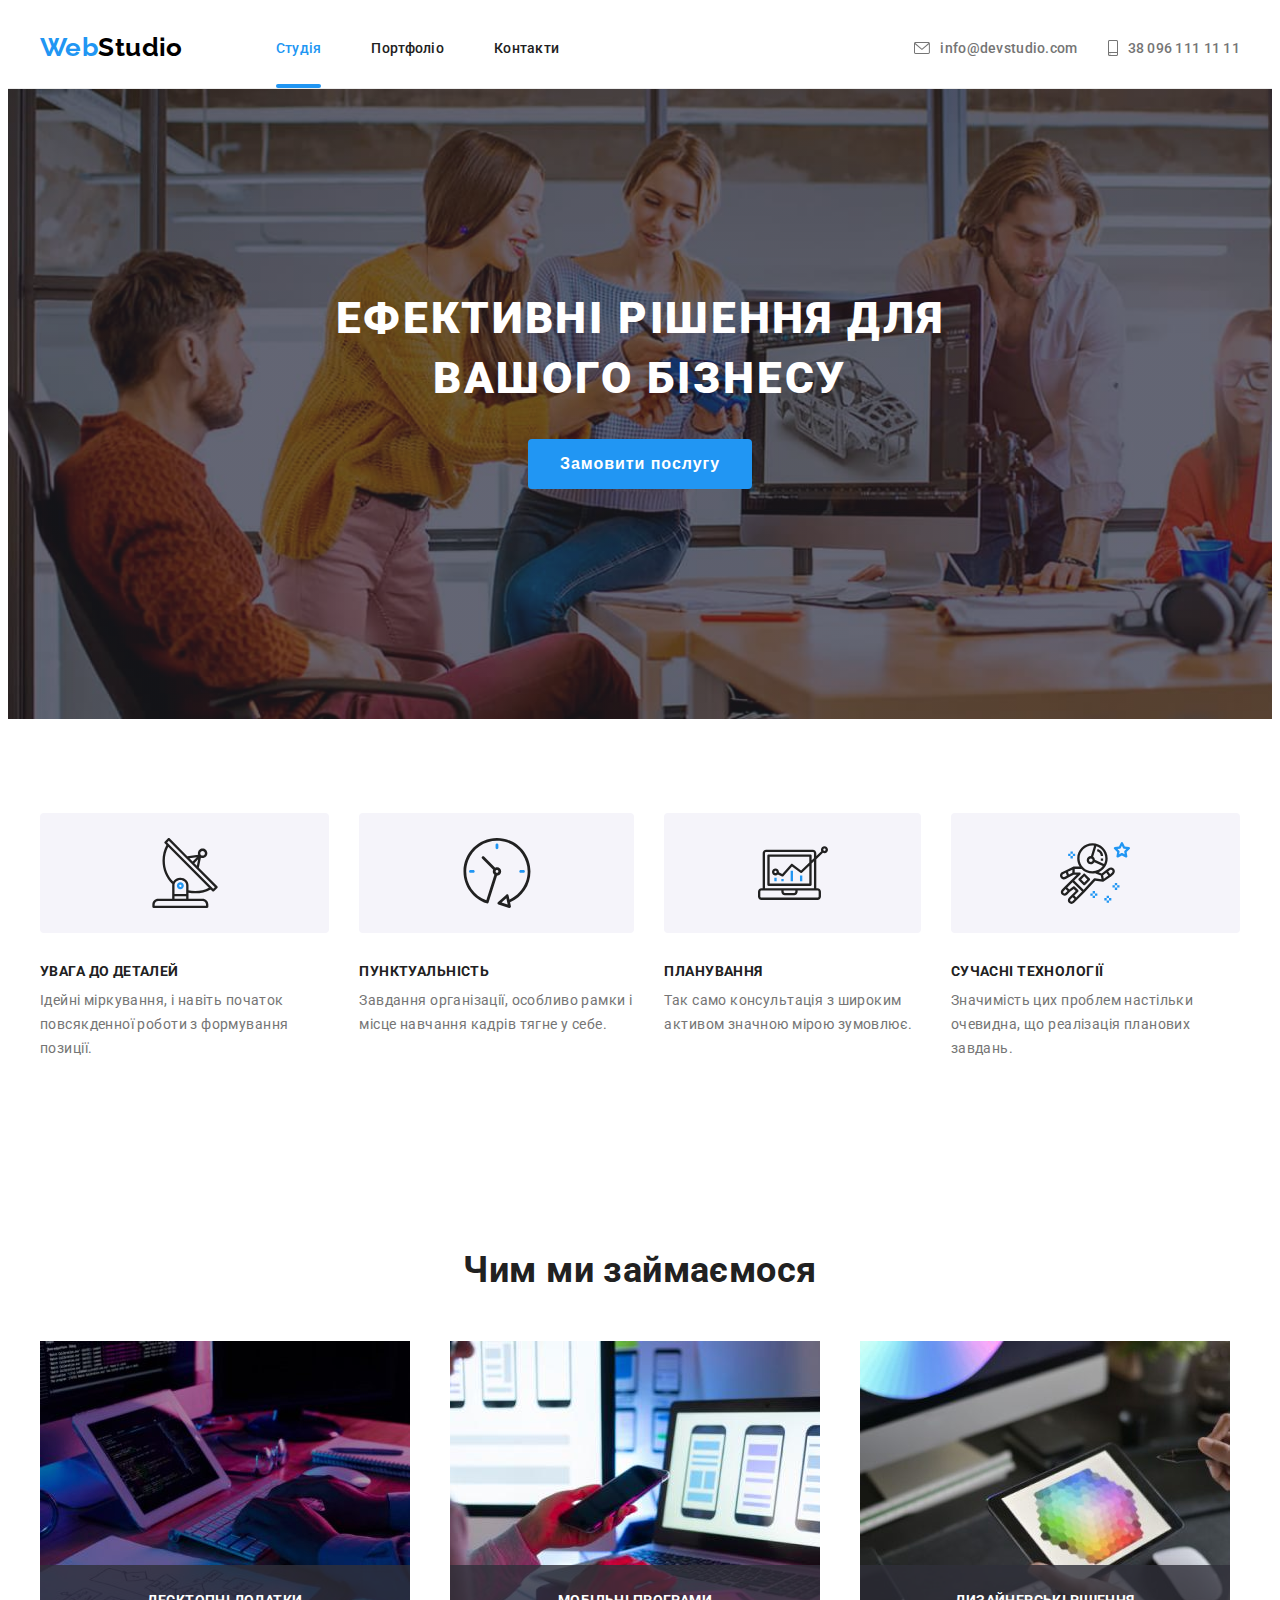
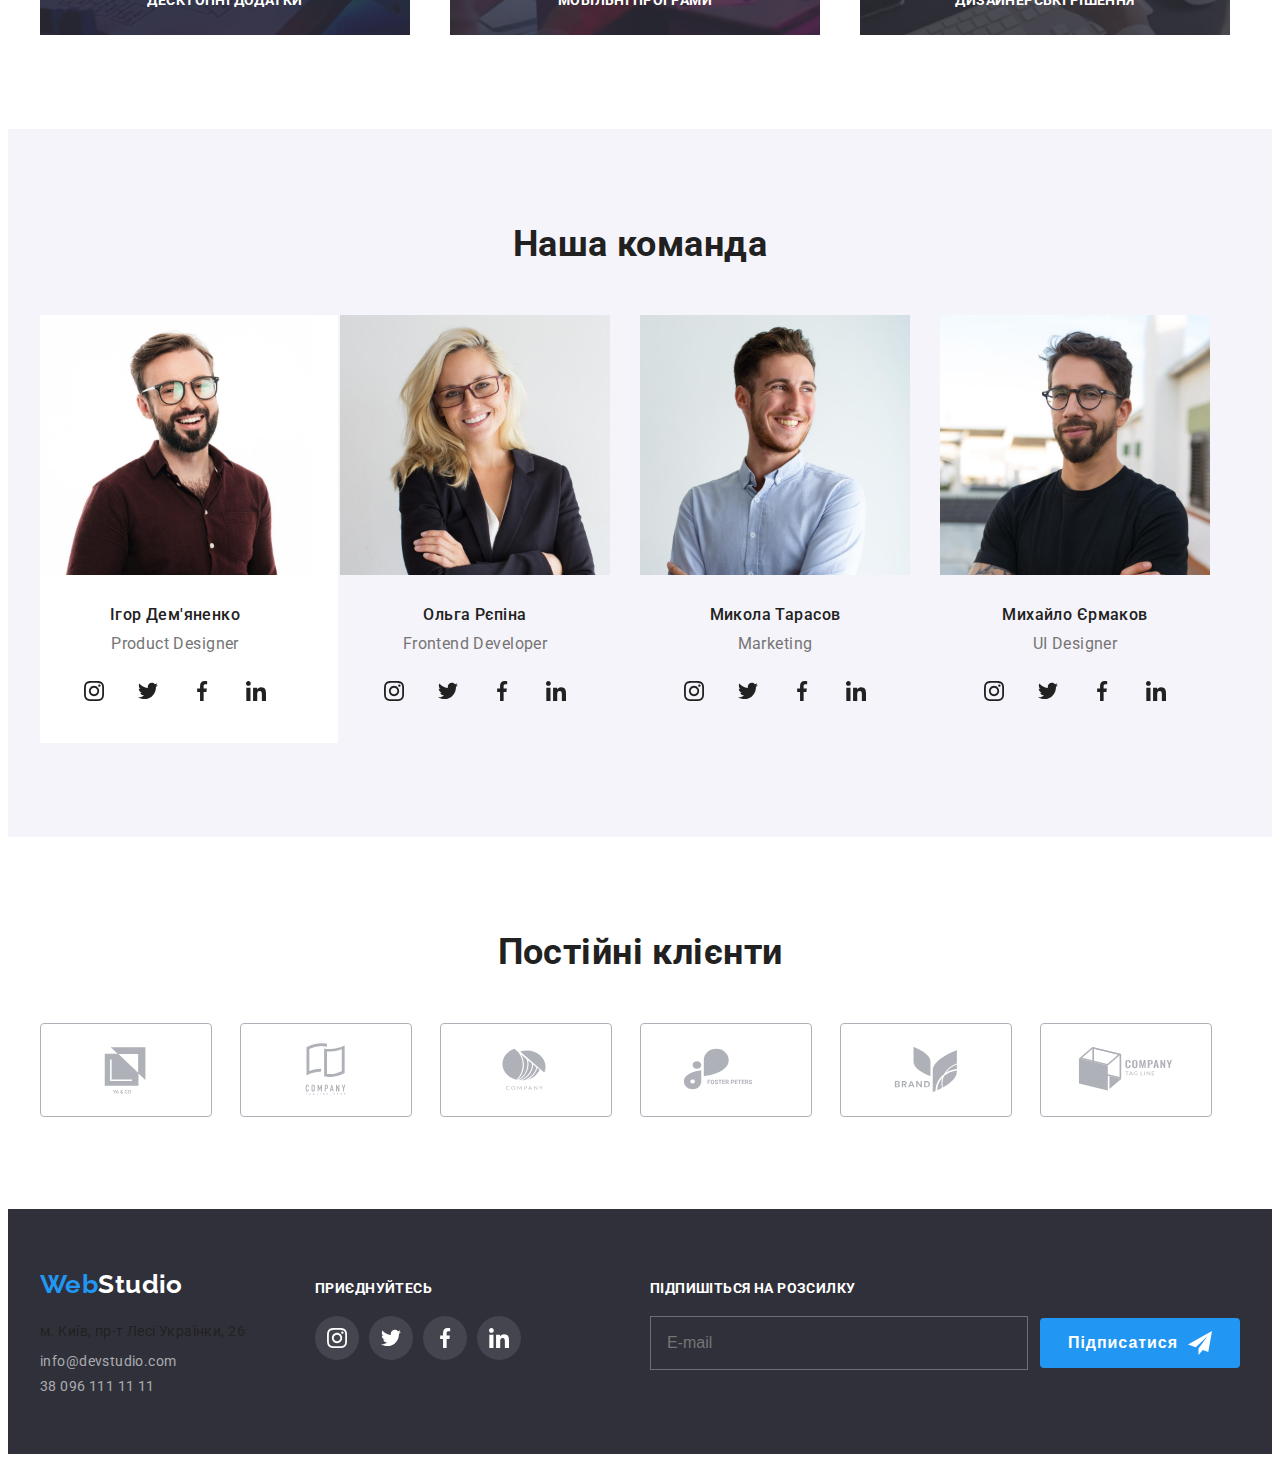
==== commit 3fb5260d: "1" ====
--- a/index.html
+++ b/index.html
@@ -48,7 +48,7 @@
         <section class="color-section">
         <div class="container">
             <h1 class="hero">Ефективні рішення для вашого бізнесу</h1>
-            <button class="button-section-index" type="button" data-modal-open>
+            <button class="hero__button" type="button" data-modal-open>
             Замовити послугу </button>   
     </div>
         </section>
@@ -56,40 +56,40 @@
         
         <div class="container">
         <h2 hidden>Наші переваги</h2>
-        <ul class="section-paragraph">
-            <li class="item-perevagu">
-                <div class="icon-wrap"> <svg width="70" height="70">
+        <ul class="benefits">
+            <li class="benefits__item">
+                <div class="benefits__icon"> <svg width="70" height="70">
                     <use href="./images/icons.svg#icon-antenna"></use>
                 </svg></div>
-                <h3 class="section-title-benefits">УВАГА ДО ДЕТАЛЕЙ</h3>
-                <p class="paragraph-title-benefits">
+                <h3 class="benefits__title">УВАГА ДО ДЕТАЛЕЙ</h3>
+                <p class="benefits__paragraph">
                     Ідейні міркування, і навіть початок повсякденної роботи з формування позиції.
                 </p>
             </li>
-            <li class="item-perevagu">
-                <div class="icon-wrap"> <svg width="70" height="70">
+            <li class="benefits__item">
+                <div class="benefits__icon"> <svg width="70" height="70">
                     <use href="./images/icons.svg#icon-clock"></use>
                 </svg></div>
-                <h3 class="section-title-benefits">ПУНКТУАЛЬНІСТЬ</h3>
-                <p class="paragraph-title-benefits">
+                <h3 class="benefits__title">ПУНКТУАЛЬНІСТЬ</h3>
+                <p class="benefits__paragraph">
                     Завдання організації, особливо рамки і місце навчання кадрів тягне у себе.
                 </p>
             </li>
-            <li class="item-perevagu">
-                <div class="icon-wrap"> <svg width="70" height="70">
+            <li class="benefits__item">
+                <div class="benefits__icon"> <svg width="70" height="70">
                     <use href="./images/icons.svg#icon-diagram"></use>
                 </svg></div>
-                <h3 class="section-title-benefits">ПЛАНУВАННЯ</h3>
-                <p class="paragraph-title-benefits">
+                <h3 class="benefits__title">ПЛАНУВАННЯ</h3>
+                <p class="benefits__paragraph">
                     Так само консультація з широким активом значною мірою зумовлює.
                 </p>
             </li>
-            <li class="item-perevagu">
-                <div class="icon-wrap"> <svg width="70" height="70">
+            <li class="benefits__item">
+                <div class="benefits__icon"> <svg width="70" height="70">
                     <use href="./images/icons.svg#icon-astronaut"></use>
                 </svg></div>
-                <h3 class="section-title-benefits">СУЧАСНІ ТЕХНОЛОГІЇ</h3>
-                <p class="paragraph-title-benefits">
+                <h3 class="benefits__title">СУЧАСНІ ТЕХНОЛОГІЇ</h3>
+                <p class="benefits__paragraph">
                     Значимість цих проблем настільки очевидна, що реалізація планових завдань.
                 </p>
             </li>
@@ -98,31 +98,31 @@
     </section>
     <section class="section padding-zero">
         <div class="container">
-        <div class="third-pad">
+        <div class="box__pad">
         <h2 class="section-title-text">Чим ми займаємося</h2>
         </div>
-        <ul class="gap-list">
-            <li class="box-item">
-            <div class="box-trumb">
+        <ul class="box">
+            <li class="box__item">
+            <div class="box__trumb">
                 <img src="./images/box1.jpg" alt="Десктопні програми" width=370  height="294" />
-                <div class="box-block">
-                <p class="box-text">Десктопні додатки</p>
-            </div>
-            </div>
-            </li>
-            <li class="box-item">
-            <div class="box-trumb">
+                <div class="box__block">
+                <p class="box__text">Десктопні додатки</p>
+            </div>
+            </div>
+            </li>
+            <li class="box__item">
+            <div class="box__trumb">
                 <img src="./images/box2.jpg" alt="Мобільні програми" width=370  height="294" />
-                <div class="box-block">
-                <p class="box-text">Мобільні програми</p>
-            </div>
-            </div>
-            </li>
-            <li class="box-item">
-                <div class="box-trumb">
+                <div class="box__block">
+                <p class="box__text">Мобільні програми</p>
+            </div>
+            </div>
+            </li>
+            <li class="box__item">
+                <div class="box__trumb">
                 <img src="./images/box3.jpg" alt="Дизайнерські рішення" width=370  height="294" />
-                <div class="box-block">
-                    <p class="box-text">Дизайнерські рішення</p>
+                <div class="box__block">
+                    <p class="box__text">Дизайнерські рішення</p>
                 </div>
             </div>
             
@@ -133,38 +133,38 @@
     </section>
     <section class="section fon">
         <div class="container">
-        <h2 class="section-title-text-last">Наша команда</h2>
-        <ul class="gap-list">
-                <li class="item-pers">
+        <h2 class="team-title">Наша команда</h2>
+        <ul class="team">
+                <li class="team__item">
             <img src="./images/pers1.jpg" alt="Ігор Дем'яненко"  width="270"  height="260">
-                <div class="profession-size">
-                    <h3 class="section-name">Ігор Дем'яненко</h3>
-                    <p class="profession">Product Designer</p>
-                    <ul class="team-list-icon">
-                        <li class="team-icon-item">
-                            <a class="team-link-icon" href="/">
-                                <svg class="team-icon" width="20"  height="20">
+                <div class="team__size">
+                    <h3 class="team__name">Ігор Дем'яненко</h3>
+                    <p class="team__profession">Product Designer</p>
+                    <ul class="team-icon">
+                        <li class="team-icon__item">
+                            <a class="team-icon__link" href="/">
+                                <svg class="team-icon__icon" width="20"  height="20">
                                     <use href="./images/icons.svg#icon-instagram"></use>
                                 </svg>
                             </a>
                         </li>
-                        <li class="team-icon-item">
-                            <a class="team-link-icon" href="/">
-                                <svg class="team-icon" width="20"  height="20">
+                        <li class="team-icon__item">
+                            <a class="team-icon__link" href="/">
+                                <svg class="team-icon__icon" width="20"  height="20">
                                     <use href="./images/icons.svg#icon-twittericon"></use>
                                 </svg>
                             </a>
                         </li>
-                        <li class="team-icon-item">
-                            <a class="team-link-icon" href="/">
-                                <svg class="team-icon" width="20"  height="20">
+                        <li class="team-icon__item">
+                            <a class="team-icon__link" href="/">
+                                <svg class="team-icon__icon" width="20"  height="20">
                                     <use href="./images/icons.svg#icon-facebookicon"></use>
                                 </svg>
                             </a>
                         </li>
-                        <li class="team-icon-item">
-                            <a class="team-link-icon" href="/">
-                                <svg class="team-icon" width="20"  height="20">
+                        <li class="team-icon__item">
+                            <a class="team-icon__link" href="/">
+                                <svg class="team-icon__icon" width="20"  height="20">
                                     <use href="./images/icons.svg#icon-linkedinicon"></use>
                                 </svg>
                             </a>
@@ -173,36 +173,36 @@
                 </div>
                 
             </li>
-            <li class="item-pers">
+            <li class="team__item">
                 <img src="./images/pers2.jpg" alt="Ольга Рєпіна"  width=270  height="260">
-                <div class="profession-size"> 
-                    <h3 class="section-name">Ольга Рєпіна</h3>
-                    <p class="profession">Frontend Developer</p>
-                    <ul class="team-list-icon">
-                        <li class="team-icon-item">
-                            <a class="team-link-icon" href="/">
-                                <svg class="team-icon" width="20"  height="20">
+                <div class="team__size"> 
+                    <h3 class="team__name">Ольга Рєпіна</h3>
+                    <p class="team__profession">Frontend Developer</p>
+                    <ul class="team-icon">
+                        <li class="team-icon__item">
+                            <a class="team-icon__link" href="/">
+                                <svg class="team-icon__icon" width="20"  height="20">
                                     <use href="./images/icons.svg#icon-instagram"></use>
                                 </svg>
                             </a>
                         </li>
-                        <li class="team-icon-item">
-                            <a class="team-link-icon" href="/">
-                                <svg class="team-icon" width="20"  height="20">
+                        <li class="team-icon__item">
+                            <a class="team-icon__link" href="/">
+                                <svg class="team-icon__icon" width="20"  height="20">
                                     <use href="./images/icons.svg#icon-twittericon"></use>
                                 </svg>
                             </a>
                         </li>
-                        <li class="team-icon-item">
-                            <a class="team-link-icon" href="/">
-                                <svg class="team-icon" width="20"  height="20">
+                        <li class="team-icon__item">
+                            <a class="team-icon__link" href="/">
+                                <svg class="team-icon__icon" width="20"  height="20">
                                     <use href="./images/icons.svg#icon-facebookicon"></use>
                                 </svg>
                             </a>
                         </li>
-                        <li class="team-icon-item">
-                            <a class="team-link-icon" href="/">
-                                <svg class="team-icon" width="20"  height="20">
+                        <li class="team-icon__item">
+                            <a class="team-icon__link" href="/">
+                                <svg class="team-icon__icon" width="20"  height="20">
                                     <use href="./images/icons.svg#icon-linkedinicon"></use>
                                 </svg>
                             </a>
@@ -210,36 +210,36 @@
                     </ul>
                 </div>    
             </li>
-            <li class="item-pers">
+            <li class="team__item">
                 <img src="./images/pers3.jpg" alt="Микола Тарасов"  width=270  height="260">
-                <div class="profession-size"> 
-                    <h3 class="section-name">Микола Тарасов</h3>
-                    <p class="profession">Marketing</p>
-                    <ul class="team-list-icon">
-                        <li class="team-icon-item">
-                            <a class="team-link-icon" href="/">
-                                <svg class="team-icon" width="20"  height="20">
+                <div class="team__size"> 
+                    <h3 class="team__name">Микола Тарасов</h3>
+                    <p class="team__profession">Marketing</p>
+                    <ul class="team-icon">
+                        <li class="team-icon__item">
+                            <a class="team-icon__link" href="/">
+                                <svg class="team-icon__icon" width="20"  height="20">
                                     <use href="./images/icons.svg#icon-instagram"></use>
                                 </svg>
                             </a>
                         </li>
-                        <li class="team-icon-item">
-                            <a class="team-link-icon" href="/">
-                                <svg class="team-icon" width="20"  height="20">
+                        <li class="team-icon__item">
+                            <a class="team-icon__link" href="/">
+                                <svg class="team-icon__icon" width="20"  height="20">
                                     <use href="./images/icons.svg#icon-twittericon"></use>
                                 </svg>
                             </a>
                         </li>
-                        <li class="team-icon-item">
-                            <a class="team-link-icon" href="/">
-                                <svg class="team-icon" width="20"  height="20">
+                        <li class="team-icon__item">
+                            <a class="team-icon__link" href="/">
+                                <svg class="team-icon__icon" width="20"  height="20">
                                     <use href="./images/icons.svg#icon-facebookicon"></use>
                                 </svg>
                             </a>
                         </li>
-                        <li class="team-icon-item">
-                            <a class="team-link-icon" href="/">
-                                <svg class="team-icon" width="20"  height="20">
+                        <li class="team-icon__item">
+                            <a class="team-icon__link" href="/">
+                                <svg class="team-icon__icon" width="20"  height="20">
                                     <use href="./images/icons.svg#icon-linkedinicon"></use>
                                 </svg>
                             </a>
@@ -247,36 +247,36 @@
                     </ul>
                 </div>    
             </li>
-            <li class="item-pers">
+            <li class="team__item">
                 <img src="./images/pers4.jpg" alt="Михайло Єрмаков"  width=270  height="260">
-                <div class="profession-size">
-                    <h3 class="section-name">Михайло Єрмаков</h3>
-                    <p class="profession">UI Designer</p>
-                    <ul class="team-list-icon">
-                        <li class="team-icon-item">
-                            <a class="team-link-icon" href="/">
-                                <svg class="team-icon" width="20"  height="20">
+                <div class="team__size">
+                    <h3 class="team__name">Михайло Єрмаков</h3>
+                    <p class="team__profession">UI Designer</p>
+                    <ul class="team-icon">
+                        <li class="team-icon__item">
+                            <a class="team-icon__link" href="/">
+                                <svg class="team-icon__icon" width="20"  height="20">
                                     <use href="./images/icons.svg#icon-instagram"></use>
                                 </svg>
                             </a>
                         </li>
-                        <li class="team-icon-item">
-                            <a class="team-link-icon" href="/">
-                                <svg class="team-icon" width="20"  height="20">
+                        <li class="team-icon__item">
+                            <a class="team-icon__link" href="/">
+                                <svg class="team-icon__icon" width="20"  height="20">
                                     <use href="./images/icons.svg#icon-twittericon"></use>
                                 </svg>
                             </a>
                         </li>
-                        <li class="team-icon-item">
-                            <a class="team-link-icon" href="/">
-                                <svg class="team-icon" width="20"  height="20">
+                        <li class="team-icon__item">
+                            <a class="team-icon__link" href="/">
+                                <svg class="team-icon__icon" width="20"  height="20">
                                     <use href="./images/icons.svg#icon-facebookicon"></use>
                                 </svg>
                             </a>
                         </li>
-                        <li class="team-icon-item">
-                            <a class="team-link-icon" href="/">
-                                <svg class="team-icon" width="20"  height="20">
+                        <li class="team-icon__item">
+                            <a class="team-icon__link" href="/">
+                                <svg class="team-icon__icon" width="20"  height="20">
                                     <use href="./images/icons.svg#icon-linkedinicon"></use>
                                 </svg>
                             </a>
@@ -289,46 +289,46 @@
     </section>
     <section class="section">
     <div class="container">
-        <h2 class="hero-last-section">Постійні клієнти</h2>
-        <ul class="clien-list">
-            <li class="clien-item">
-                <a class="link-clien" href="">
-                    <svg class="icon-client"  width="106"  height="60">
+        <h2 class="client-title">Постійні клієнти</h2>
+        <ul class="clients">
+            <li class="clients__item">
+                <a class="clients__link" href="">
+                    <svg class="clients__icon"  width="106"  height="60">
                         <use href="./images/icons.svg#icon-logo1"></use>
                     </svg>
                 </a>
             </li>
-            <li class="clien-item">
-                <a class="link-clien" href="">
-                    <svg class="icon-client"  width="106"  height="60">
+            <li class="clients__item">
+                <a class="clients__link" href="">
+                    <svg class="clients__icon"  width="106"  height="60">
                         <use href="./images/icons.svg#icon-logo2"></use>
                     </svg>
                 </a>
             </li>
-            <li class="clien-item">
-                <a class="link-clien" href="">
-                    <svg class="icon-client"  width="106"  height="60">
+            <li class="clients__item">
+                <a class="clients__link" href="">
+                    <svg class="clients__icon"  width="106"  height="60">
                         <use href="./images/icons.svg#icon-logo3"></use>
                     </svg>
                 </a>
             </li>
-            <li class="clien-item">
-                <a class="link-clien" href="">
-                    <svg class="icon-client"  width="106"  height="60">
+            <li class="clients__item">
+                <a class="clients__link" href="">
+                    <svg class="clients__icon"  width="106"  height="60">
                         <use href="./images/icons.svg#icon-logo4"></use>
                     </svg>
                 </a>
             </li>
-            <li class="clien-item">
-                <a class="link-clien" href="">
-                    <svg class="icon-client"  width="106"  height="60">
+            <li class="clients__item">
+                <a class="clients__link" href="">
+                    <svg class="clients__icon"  width="106"  height="60">
                         <use href="./images/icons.svg#icon-logo5"></use>
                     </svg>
                 </a>
             </li>
-            <li class="clien-item">
-                <a class="link-clien" href="">
-                    <svg class="icon-client"  width="106"  height="60">
+            <li class="clients__item">
+                <a class="clients__link" href="">
+                    <svg class="clients__icon"  width="106"  height="60">
                         <use href="./images/icons.svg#icon-logo6"></use>
                     </svg>
                 </a>
--- a/css/main.min.css
+++ b/css/main.min.css
@@ -1 +1 @@
-:root{--blue: #2196F3;--white: #ffffff;--gray: #757575;--footer: rgba(255, 255, 255, 0.6);--logo-blk: #000000;--fon-footer: #2F303A;--botton-two: #F5F4FA;--border: #EEEEEE;--icon-fill: #AFB1B8;--icon-footer:rgba(255, 255, 255, 0.1);--close: rgba(0, 0, 0, 0.1)}body{font-family:"Roboto",sans-serif;font-size:14px;letter-spacing:.03em;color:#212121}h1,h2,h3,h4,h5,h6,p{margin:0}ul{list-style:none;margin:0;padding:0}img{display:block}button{cursor:pointer}.text{text-decoration:none}:active,:hover,:focus{outline:0;outline-offset:0}address{font-style:normal}.is-hidden{opacity:0;pointer-events:none;visibility:0}.hide{-webkit-appearance:none;-moz-appearance:none;appearance:none}.container{width:1200px;padding-left:15px;padding-right:15px;margin:0 auto}.section{padding-top:94px;padding-bottom:94px}.web{font-family:"Raleway";font-weight:700;font-size:26px;line-height:1.1923;color:var(--blue)}.studio-white{font-family:"Raleway";font-weight:700;font-size:26px;line-height:1.1923;color:var(--white)}.logo-footer{display:block;margin-bottom:20px;text-decoration:none}.header-nav-link{text-decoration:none;color:inherit;font-weight:500;line-height:1.1428;letter-spacing:.02em;padding-top:32px;padding-bottom:32px;display:-webkit-box;display:-ms-flexbox;display:flex;position:relative;-webkit-transition:color 250ms cubic-bezier(0.4, 0, 0.2, 1);transition:color 250ms cubic-bezier(0.4, 0, 0.2, 1)}.header-nav-link:hover,.header-nav-link:focus{color:var(--blue)}.courrent{color:var(--blue)}.courrent::after{position:absolute;left:0;bottom:0;content:"";width:100%;height:4px;background-color:var(--blue);border-radius:2px}.contacts{font-weight:500;line-height:1.1428;letter-spacing:.02em;color:var(--gray);text-decoration:none;display:-webkit-box;display:-ms-flexbox;display:flex;-webkit-box-align:center;-ms-flex-align:center;align-items:center;padding-top:32px;padding-bottom:32px;-webkit-transition:color 250ms cubic-bezier(0.4, 0, 0.2, 1);transition:color 250ms cubic-bezier(0.4, 0, 0.2, 1)}.contacts:hover,.contacts:focus{color:var(--blue)}.header{border-bottom:1px solid #ececec}.nav{display:-webkit-box;display:-ms-flexbox;display:flex;margin-right:auto}.text{font-family:"Raleway";font-weight:700;font-size:26px;line-height:1.1923;color:var(--logo-blk);display:-webkit-box;display:-ms-flexbox;display:flex;margin-right:93px;padding-top:24px;padding-bottom:25px}.header-icon{margin-right:10px;fill:currentColor}.hero{font-weight:900;font-size:44px;line-height:1.3636;letter-spacing:.06em;text-transform:uppercase;color:var(--white);width:696px;margin-left:auto;margin-right:auto;text-align:center;margin-bottom:30px}.color-section{padding:200px 0;background-image:-webkit-gradient(linear, left top, left bottom, from(rgba(47, 48, 58, 0.4)), to(rgba(47, 48, 58, 0.4))),url(../images/imgsection.jpg);background-image:linear-gradient(rgba(47, 48, 58, 0.4), rgba(47, 48, 58, 0.4)),url(../images/imgsection.jpg);max-width:1600px;background-repeat:no-repeat;background-size:cover;margin:0 auto}.button-section-index{font-weight:700;font-size:16px;line-height:1.875;letter-spacing:.06em;cursor:pointer;background:var(--blue);color:var(--white);border-radius:4px;border:none;padding:10px 32px;min-width:216px;text-align:center;margin-left:auto;margin-right:auto;display:-webkit-box;display:-ms-flexbox;display:flex;-webkit-box-pack:center;-ms-flex-pack:center;justify-content:center;margin-bottom:30px}.item-perevagu{-ms-flex-preferred-size:calc(100% - 90px)/4;flex-basis:calc(100% - 90px)/4}.paragraph-title-benefits{font-weight:400;line-height:1.7142;color:var(--gray)}.section-title-benefits{font-size:14px;line-height:1.1428;margin-bottom:10px}.icon-wrap{height:120px;background-color:var(--botton-two);border-radius:4px;display:-webkit-box;display:-ms-flexbox;display:flex;-webkit-box-pack:center;-ms-flex-pack:center;justify-content:center;-webkit-box-align:center;-ms-flex-align:center;align-items:center;margin-bottom:30px}.section-paragraph{display:-webkit-box;display:-ms-flexbox;display:flex;gap:30px}.section .padding-zero{padding-top:0}.third-pad{padding-top:0}.section-title-text{font-size:36px;line-height:1.1666;margin-bottom:50px;text-align:center}.fon{background-color:var(--botton-two)}.gap-list{display:-webkit-box;display:-ms-flexbox;display:flex;gap:30px}.box-trumb{position:relative}.box-text{font-weight:700;line-height:1.1428571429;text-align:center;text-transform:uppercase;color:var(--white)}.box-block{position:absolute;left:0;bottom:0;display:-webkit-box;display:-ms-flexbox;display:flex;-webkit-box-pack:center;-ms-flex-pack:center;justify-content:center;-webkit-box-align:center;-ms-flex-align:center;align-items:center;width:370px;height:70px;background-color:rgba(47,48,58,.8)}.box-item{width:calc((100% - 60px)/3)}.section-title-text-last{font-size:36px;line-height:1.1666;margin-bottom:50px;margin-left:auto;margin-right:auto;text-align:center}.item-pers{width:calc((100% - 9px)/4);background-color:var(--white)}.profession-size{padding-bottom:30px;padding-top:30px}.section-name{font-weight:500;font-size:16px;line-height:1.1875;margin-bottom:10px;text-align:center}.profession{font-size:16px;line-height:1.1875;color:var(--gray);text-align:center;margin-bottom:16px}.team-list-icon{display:-webkit-box;display:-ms-flexbox;display:flex;-webkit-box-pack:center;-ms-flex-pack:center;justify-content:center;gap:10px}.team-icon-item{width:44px;height:44px}.team-link-icon{width:100%;height:100%;display:-webkit-box;display:-ms-flexbox;display:flex;-webkit-box-pack:center;-ms-flex-pack:center;justify-content:center;-webkit-box-align:center;-ms-flex-align:center;align-items:center;color:var(--icon-fill);border-radius:50%;background-color:rgba(0,0,0,0);-webkit-transition:fill 250ms cubic-bezier(0.4, 0, 0.2, 1),background-color 250ms cubic-bezier(0.4, 0, 0.2, 1);transition:fill 250ms cubic-bezier(0.4, 0, 0.2, 1),background-color 250ms cubic-bezier(0.4, 0, 0.2, 1)}.team-link-icon:hover,.team-link-icon:focus{color:var(--white);background-color:var(--blue)}.team-icon{fill:currentColor}.clien-list{display:-webkit-box;display:-ms-flexbox;display:flex;gap:30px}.clien-item{width:170px;height:92px}.link-clien{width:100%;height:100%;display:-webkit-box;display:-ms-flexbox;display:flex;-webkit-box-pack:center;-ms-flex-pack:center;justify-content:center;-webkit-box-align:center;-ms-flex-align:center;align-items:center;border:1px solid var(--icon-fill);border-radius:4px;color:var(--icon-fill);-webkit-transition:fill 250ms cubic-bezier(0.4, 0, 0.2, 1);transition:fill 250ms cubic-bezier(0.4, 0, 0.2, 1);-webkit-transition:border-color 250ms cubic-bezier(0.4, 0, 0.2, 1);transition:border-color 250ms cubic-bezier(0.4, 0, 0.2, 1)}.link-clien:hover,.link-clien:focus{color:var(--blue);border-color:var(--blue)}.icon-client{fill:currentColor}.hero-last-section{font-size:36px;line-height:1.1666;text-align:center;margin-bottom:50px}.footer-google{font-weight:normal;line-height:1.7142;color:var(--white);text-decoration:none;-webkit-transition:color 250ms cubic-bezier(0.4, 0, 0.2, 1);transition:color 250ms cubic-bezier(0.4, 0, 0.2, 1)}.item-footer{margin-bottom:9px}.item-footer:hover{color:var(--blue)}.footer-text{font-weight:normal;line-height:.5833;text-decoration:none;color:var(--footer);-webkit-transition:color 250ms cubic-bezier(0.4, 0, 0.2, 1);transition:color 250ms cubic-bezier(0.4, 0, 0.2, 1)}.footer-text:hover{color:var(--blue)}.footer-fon{padding:60px 0;background-color:var(--fon-footer)}.footer-soc-item{width:44px;height:44px}.footer-soc-link{width:100%;height:100%;display:-webkit-box;display:-ms-flexbox;display:flex;-webkit-box-pack:center;-ms-flex-pack:center;justify-content:center;-webkit-box-align:center;-ms-flex-align:center;align-items:center;border-radius:50%;background-color:var(--icon-footer);-webkit-transition:fill 250ms cubic-bezier(0.4, 0, 0.2, 1),background-color 250ms cubic-bezier(0.4, 0, 0.2, 1);transition:fill 250ms cubic-bezier(0.4, 0, 0.2, 1),background-color 250ms cubic-bezier(0.4, 0, 0.2, 1)}.footer-soc-link:hover,.footer-soc-link:focus{background-color:var(--blue)}.footer-soc-icon{fill:var(--white)}.footer-soc-list{display:-webkit-box;display:-ms-flexbox;display:flex;gap:10px;-webkit-box-pack:center;-ms-flex-pack:center;justify-content:center}.foter-container{display:-webkit-box;display:-ms-flexbox;display:flex;-webkit-box-align:baseline;-ms-flex-align:baseline;align-items:baseline}.benefits-footer{font-weight:700;line-height:1.1428571429;text-transform:uppercase;color:var(--white);margin-bottom:20px}.address-wrap{margin-right:70px}.label-footer{font-weight:700;line-height:1.1428571429;text-transform:uppercase;color:var(--white);margin-bottom:20px}.form-footer-input{margin-left:auto}.input-flex{display:-webkit-box;display:-ms-flexbox;display:flex;-webkit-box-pack:center;-ms-flex-pack:center;justify-content:center;-webkit-box-align:center;-ms-flex-align:center;align-items:center;gap:12px}.button-footer{padding:10px 28px;background-color:var(--blue);border:none;border-radius:4px;color:var(--white);display:-webkit-box;display:-ms-flexbox;display:flex;-webkit-box-pack:center;-ms-flex-pack:center;justify-content:center;cursor:pointer;-webkit-box-align:center;-ms-flex-align:center;align-items:center;font-weight:700;font-size:16px;line-height:1.875;gap:10px;letter-spacing:.06em}.footer-mail-input{width:358px;height:50px;border:1px solid rgba(255,255,255,.3);border-radius:4px;background-color:rgba(0,0,0,0);font-size:16px;line-height:1.25;-webkit-box-align:center;-ms-flex-align:center;align-items:center;-webkit-box-pack:center;-ms-flex-pack:center;justify-content:center;padding-left:16px;color:var(--white)}.footer-mail-input:placeholder{font-size:16px}.icon-footer-button{fill:var(--white);-webkit-box-pack:center;-ms-flex-pack:center;justify-content:center}.button-portfolio{font-family:inherit;cursor:pointer;font-weight:500;font-size:16px;line-height:1.625;background:var(--botton-two);border:none;padding:6px 22px;text-align:center;border-radius:4px;-webkit-transition:color 250ms cubic-bezier(0.4, 0, 0.2, 1),background-color 250ms cubic-bezier(0.4, 0, 0.2, 1);transition:color 250ms cubic-bezier(0.4, 0, 0.2, 1),background-color 250ms cubic-bezier(0.4, 0, 0.2, 1)}.button-portfolio:hover,.button-portfolio:focus{background-color:var(--blue);color:var(--white);-webkit-box-shadow:0px 3px 1px rgba(0,0,0,.1),0px 1px 2px rgba(0,0,0,.08),0px 2px 2px rgba(0,0,0,.12);box-shadow:0px 3px 1px rgba(0,0,0,.1),0px 1px 2px rgba(0,0,0,.08),0px 2px 2px rgba(0,0,0,.12)}.portfolio-title{font-size:18px;line-height:2;letter-spacing:.06em;margin-bottom:4px}.portfolio-paragraf{font-weight:400;font-size:16px;line-height:1.875;color:var(--gray)}.item-portfolio-link{display:block;text-decoration:none;color:inherit}.item-portfolio-link:hover,.item-portfolio-link:focus{-webkit-box-shadow:0px 1px 1px rgba(0,0,0,.12),0px 4px 4px rgba(0,0,0,.06),1px 4px 6px rgba(0,0,0,.16);box-shadow:0px 1px 1px rgba(0,0,0,.12),0px 4px 4px rgba(0,0,0,.06),1px 4px 6px rgba(0,0,0,.16)}.portfolio-thumb{position:relative;overflow:hidden}.overlay{content:"";position:absolute;width:100%;height:100%;top:0;left:0;padding:63px 44px;font-size:18px;line-height:1.55;background-color:rgba(33,150,243,.9);-webkit-transform:translateY(100%);transform:translateY(100%);-webkit-transition:-webkit-transform 250ms cubic-bezier(0.4, 0, 0.2, 1);transition:-webkit-transform 250ms cubic-bezier(0.4, 0, 0.2, 1);transition:transform 250ms cubic-bezier(0.4, 0, 0.2, 1);transition:transform 250ms cubic-bezier(0.4, 0, 0.2, 1), -webkit-transform 250ms cubic-bezier(0.4, 0, 0.2, 1);color:var(--white)}.item-portfolio:hover .overlay{-webkit-transform:translateY(0);transform:translateY(0)}.img-port{padding:20px 24px;border:1px solid var(--border);border-top:none}.portt{display:-webkit-box;display:-ms-flexbox;display:flex;gap:30px;-ms-flex-wrap:wrap;flex-wrap:wrap}.item-portfolio{width:calc((100% - 60px)/3);-webkit-transition:-webkit-box-shadow 250ms cubic-bezier(0.4, 0, 0.2, 1);transition:-webkit-box-shadow 250ms cubic-bezier(0.4, 0, 0.2, 1);transition:box-shadow 250ms cubic-bezier(0.4, 0, 0.2, 1);transition:box-shadow 250ms cubic-bezier(0.4, 0, 0.2, 1), -webkit-box-shadow 250ms cubic-bezier(0.4, 0, 0.2, 1)}.button-list{display:-webkit-box;display:-ms-flexbox;display:flex;margin-bottom:50px;gap:8px;-webkit-box-pack:center;-ms-flex-pack:center;justify-content:center}.link-item{display:-webkit-box;display:-ms-flexbox;display:flex}.header-container{gap:50px;display:-webkit-box;display:-ms-flexbox;display:flex;text-align:center}.contacts-flex{gap:30px}.backdrop{position:fixed;top:0;left:0;width:100%;height:100%;background-color:rgba(0,0,0,.2);opacity:1;-webkit-transition:opacity 250ms cubic-bezier(0.4, 0, 0.2, 1);transition:opacity 250ms cubic-bezier(0.4, 0, 0.2, 1)}.backdrop.is-hidden{opacity:0;pointer-events:none}.modal{width:528px;padding:40px;min-height:581px;background-color:#fff;border-radius:1px;position:absolute;top:50%;left:50%;border-radius:4px;-webkit-box-shadow:0px 1px 3px rgba(0,0,0,.12),0px 1px 1px rgba(0,0,0,.14),0px 2px 1px rgba(0,0,0,.2);box-shadow:0px 1px 3px rgba(0,0,0,.12),0px 1px 1px rgba(0,0,0,.14),0px 2px 1px rgba(0,0,0,.2);-webkit-transform:translate(-50%, -50%) scale(1);transform:translate(-50%, -50%) scale(1);-webkit-transition:-webkit-transform 250ms cubic-bezier(0.4, 0, 0.2, 1);transition:-webkit-transform 250ms cubic-bezier(0.4, 0, 0.2, 1);transition:transform 250ms cubic-bezier(0.4, 0, 0.2, 1);transition:transform 250ms cubic-bezier(0.4, 0, 0.2, 1), -webkit-transform 250ms cubic-bezier(0.4, 0, 0.2, 1)}.backdrop.is-hidden .modal{-webkit-transform:translate(-50%, -50%) scale(0.5);transform:translate(-50%, -50%) scale(0.5)}.modal-close{position:absolute;top:8px;right:8px;width:30px;height:30px;background-color:var(--white);border-radius:50%;cursor:pointer;border:1px solid var(--close);-webkit-transition:border 250ms cubic-bezier(0.4, 0, 0.2, 1),color 250ms cubic-bezier(0.4, 0, 0.2, 1);transition:border 250ms cubic-bezier(0.4, 0, 0.2, 1),color 250ms cubic-bezier(0.4, 0, 0.2, 1)}.modal-close:hover,.modal-close:focus{border:1px solid var(--blue);color:var(--blue)}.icon-modal{-webkit-transition:fill 250ms cubic-bezier(0.4, 0, 0.2, 1);transition:fill 250ms cubic-bezier(0.4, 0, 0.2, 1)}.icon-modal:hover,.icon-modal:focus{fill:var(--blue)}.modal-title{font-weight:700;font-size:20px;line-height:calc 1.15;text-align:center;margin-bottom:12px}.modal-input{width:100%;height:40px;border-radius:4px;border:1px solid rgba(33,33,33,.2);background-color:rgba(0,0,0,0);padding-left:42px;-webkit-transition:border 250ms cubic-bezier(0.4, 0, 0.2, 1),fill 250ms cubic-bezier(0.4, 0, 0.2, 1);transition:border 250ms cubic-bezier(0.4, 0, 0.2, 1),fill 250ms cubic-bezier(0.4, 0, 0.2, 1)}.modal-input::-webkit-input-placeholder{font-size:16px}.modal-input::-moz-placeholder{font-size:16px}.modal-input:-ms-input-placeholder{font-size:16px}.modal-input::-ms-input-placeholder{font-size:16px}.modal-input::placeholder{font-size:16px}.modal-input:hover,.modal-input:focus{border-color:var(--blue)}.modal-input:focus+.modal-icon{fill:var(--blue)}.textarea{width:100%;height:120px;border-radius:4px;border:1px solid rgba(33,33,33,.2);padding:12px 16px;font-size:12px;line-height:1.3333333333;letter-spacing:.01em;color:rgba(117,117,117,.5);margin-bottom:20px;resize:none;-webkit-transition:border 250ms cubic-bezier(0.4, 0, 0.2, 1);transition:border 250ms cubic-bezier(0.4, 0, 0.2, 1);color:#303030}.textarea:focus,.textarea:hover{border-color:var(--blue)}.input-label{font-size:12px;display:block;position:relative;-webkit-transition:border 250ms cubic-bezier(0.4, 0, 0.2, 1);transition:border 250ms cubic-bezier(0.4, 0, 0.2, 1);margin-bottom:10px}.input-label span{display:block;margin-bottom:4px;font-weight:400;letter-spacing:.01em;color:var(--gray)}.modal-icon{position:absolute;left:12px;top:50%;-webkit-transform:translateY(-50%);transform:translateY(-50%)}.input-wrap{position:relative;margin-bottom:10px}.link-modal{color:var(--blue);margin-left:3px;line-height:1.7142857143;-webkit-text-decoration-style:underline;text-decoration-style:underline;text-underline-offset:3px}.button-modal{text-align:center;padding:10px 52px;text-align:center;margin-left:auto;margin-right:auto;display:-webkit-box;display:-ms-flexbox;display:flex;-webkit-box-pack:center;-ms-flex-pack:center;justify-content:center;min-width:200px;cursor:pointer;background:var(--blue);color:var(--white);font-weight:700;font-size:16px;line-height:1.875;border:none;border-radius:4px;display:flex;-webkit-box-align:center;-ms-flex-align:center;align-items:center;text-align:center;letter-spacing:.06em;margin-top:30px}.check-text{font-size:14px;display:-webkit-box;display:-ms-flexbox;display:flex;-webkit-box-align:center;-ms-flex-align:center;align-items:center;color:var(--gray)}.check-text span{width:16px;height:15px;border:2px solid var(--logo-blk);margin-right:7px;border-radius:2px;display:-webkit-box;display:-ms-flexbox;display:flex;-webkit-box-align:center;-ms-flex-align:center;align-items:center;-webkit-box-pack:center;-ms-flex-pack:center;justify-content:center;fill:rgba(0,0,0,0)}.modal-check:checked+.check-text span{background-color:var(--blue);border:none;fill:var(--white)}.modal-field{display:-webkit-box;display:-ms-flexbox;display:flex;-webkit-box-pack:center;-ms-flex-pack:center;justify-content:center}/*# sourceMappingURL=main.min.css.map */+body{font-family:"Roboto",sans-serif;font-size:14px;letter-spacing:.03em;color:#212121}h1,h2,h3,h4,h5,h6,p{margin:0}ul{list-style:none;margin:0;padding:0}img{display:block}button{cursor:pointer}.text{text-decoration:none}:active,:hover,:focus{outline:0;outline-offset:0}address{font-style:normal}.display,.footer-soc-link,.box__block,.benefits__icon,.button-modal,.hero__button{display:-webkit-box;display:-ms-flexbox;display:flex;-webkit-box-pack:center;-ms-flex-pack:center;justify-content:center;-webkit-box-align:center;-ms-flex-align:center;align-items:center}.gap,.clients,.box,.port,.team,.benefits{display:-webkit-box;display:-ms-flexbox;display:flex;gap:30px}.hero__button{font-weight:700;font-size:16px;line-height:1.875;letter-spacing:.06em;cursor:pointer;background:#2196f3;color:#fff;border-radius:4px;border:none;padding:10px 32px;min-width:216px;margin-left:auto;margin-right:auto;margin-bottom:30px}.button-portfolio{font-family:inherit;cursor:pointer;font-weight:500;font-size:16px;line-height:1.625;background:#f5f4fa;border:none;padding:6px 22px;text-align:center;border-radius:4px;-webkit-transition:color 250ms cubic-bezier(0.4, 0, 0.2, 1),background-color 250ms cubic-bezier(0.4, 0, 0.2, 1);transition:color 250ms cubic-bezier(0.4, 0, 0.2, 1),background-color 250ms cubic-bezier(0.4, 0, 0.2, 1)}.button-portfolio:hover,.button-portfolio:focus{background-color:#2196f3;color:#fff;-webkit-box-shadow:0px 3px 1px rgba(0,0,0,.1),0px 1px 2px rgba(0,0,0,.08),0px 2px 2px rgba(0,0,0,.12);box-shadow:0px 3px 1px rgba(0,0,0,.1),0px 1px 2px rgba(0,0,0,.08),0px 2px 2px rgba(0,0,0,.12)}.button-modal{padding:10px 52px;margin-left:auto;margin-right:auto;min-width:200px;cursor:pointer;background-color:#2196f3;color:#fff;font-weight:700;font-size:16px;line-height:1.875;border:none;border-radius:4px;display:-webkit-box;display:-ms-flexbox;display:flex;-webkit-box-align:center;-ms-flex-align:center;align-items:center;text-align:center;letter-spacing:.06em;margin-top:30px}.button-footer{padding:10px 28px;background-color:#2196f3;color:#fff;border:none;border-radius:4px;cursor:pointer;-webkit-box-align:center;-ms-flex-align:center;align-items:center;font-weight:700;font-size:16px;line-height:1.875;gap:10px;letter-spacing:.06em}.footer-google{font-weight:normal;line-height:1.7142;color:var(--white);text-decoration:none;-webkit-transition:color 250ms cubic-bezier(0.4, 0, 0.2, 1);transition:color 250ms cubic-bezier(0.4, 0, 0.2, 1)}.item-footer{margin-bottom:9px}.item-footer:hover{color:var(--blue)}.is-hidden{opacity:0;pointer-events:none;visibility:0}.hide{-webkit-appearance:none;-moz-appearance:none;appearance:none}.container{width:1200px;padding-left:15px;padding-right:15px;margin:0 auto}.section{padding-top:94px;padding-bottom:94px}.web{font-family:"Raleway";font-weight:700;font-size:26px;line-height:1.1923;color:#2196f3}.studio-white{font-family:"Raleway";font-weight:700;font-size:26px;line-height:1.1923;color:#fff}.logo-footer{display:block;margin-bottom:20px;text-decoration:none}.header-nav-link{text-decoration:none;color:inherit;font-weight:500;line-height:1.1428;letter-spacing:.02em;padding-top:32px;padding-bottom:32px;display:-webkit-box;display:-ms-flexbox;display:flex;position:relative;-webkit-transition:color 250ms cubic-bezier(0.4, 0, 0.2, 1);transition:color 250ms cubic-bezier(0.4, 0, 0.2, 1)}.header-nav-link:hover,.header-nav-link:focus{color:#2196f3}.courrent{color:#2196f3}.courrent::after{position:absolute;left:0;bottom:0;content:"";width:100%;height:4px;background-color:#2196f3;border-radius:2px}.header{border-bottom:1px solid #ececec}.nav{display:-webkit-box;display:-ms-flexbox;display:flex;margin-right:auto}.text{font-family:"Raleway",sans-serif;font-weight:700;font-size:26px;line-height:1.1923;color:#000;display:-webkit-box;display:-ms-flexbox;display:flex;margin-right:93px;padding-top:24px;padding-bottom:25px}.header-icon{margin-right:10px;fill:currentColor}.contacts{font-weight:500;line-height:1.1428;letter-spacing:.02em;color:#757575;text-decoration:none;display:-webkit-box;display:-ms-flexbox;display:flex;-webkit-box-align:center;-ms-flex-align:center;align-items:center;padding-top:32px;padding-bottom:32px;-webkit-transition:color 250ms cubic-bezier(0.4, 0, 0.2, 1);transition:color 250ms cubic-bezier(0.4, 0, 0.2, 1)}.contacts:hover,.contacts:focus{color:#2196f3}.hero{font-weight:900;font-size:44px;line-height:1.3636;letter-spacing:.06em;text-transform:uppercase;color:#fff;width:696px;margin-left:auto;margin-right:auto;text-align:center;margin-bottom:30px}.color-section{padding:200px 0;background-image:-webkit-gradient(linear, left top, left bottom, from(rgba(47, 48, 58, 0.4)), to(rgba(47, 48, 58, 0.4))),url(../images/imgsection.jpg);background-image:linear-gradient(rgba(47, 48, 58, 0.4), rgba(47, 48, 58, 0.4)),url(../images/imgsection.jpg);max-width:1600px;background-repeat:no-repeat;background-size:cover;margin:0 auto}.benefits__item{-ms-flex-preferred-size:calc(100% - 90px)/4;flex-basis:calc(100% - 90px)/4}.benefits__paragraph{font-weight:400;line-height:1.7142;color:#757575}.benefits__title{font-size:14px;line-height:1.1428;font-size:14px;line-height:1.1428;margin-bottom:10px}.benefits__icon{height:120px;background-color:#f5f4fa;border-radius:4px;margin-bottom:30px}.section .padding-zero{padding-top:0}.section-title-text{font-size:36px;line-height:1.1666;margin-bottom:50px;text-align:center}.box .box__trumb,.port .box__trumb,.team .box__trumb{position:relative}.box__text{font-weight:700;line-height:1.1428571429;text-align:center;text-transform:uppercase;color:#fff}.box__block{position:absolute;left:0;bottom:0;width:370px;height:70px;background-color:rgba(47,48,58,.8)}.box__item{width:calc((100% - 60px)/3)}.box__pad{padding-top:0}.team-title{font-size:36px;line-height:1.1666;margin-bottom:50px;margin-left:auto;margin-right:auto;text-align:center}.fon{background-color:#f5f4fa}.team{width:calc((100% - 9px)/4);background-color:#fff}.team__profession{font-size:16px;line-height:1.1875;color:#757575;text-align:center;margin-bottom:16px}.team__size{padding-bottom:30px;padding-top:30px}.team__name{font-weight:500;font-size:16px;line-height:1.1875;margin-bottom:10px;text-align:center}.team-icon{gap:10px}.team-icon__item{width:44px;height:44px}.team-icon__link{width:100%;height:100%;-webkit-box-align:center;-ms-flex-align:center;align-items:center;color:var(--icon-fill);border-radius:50%;background-color:rgba(0,0,0,0);-webkit-transition:fill 250ms cubic-bezier(0.4, 0, 0.2, 1),background-color 250ms cubic-bezier(0.4, 0, 0.2, 1);transition:fill 250ms cubic-bezier(0.4, 0, 0.2, 1),background-color 250ms cubic-bezier(0.4, 0, 0.2, 1)}.team-icon__link:hover,.team-icon__link:focus{color:#fff;background-color:#2196f3}.team-icon__icon{fill:currentColor}.clients__item{width:170px;height:92px}.clients__link{width:100%;height:100%;-webkit-box-align:center;-ms-flex-align:center;align-items:center;border:1px solid #afb1b8;border-radius:4px;color:#afb1b8;-webkit-transition:fill 250ms cubic-bezier(0.4, 0, 0.2, 1);transition:fill 250ms cubic-bezier(0.4, 0, 0.2, 1);-webkit-transition:border-color 250ms cubic-bezier(0.4, 0, 0.2, 1);transition:border-color 250ms cubic-bezier(0.4, 0, 0.2, 1)}.clients__link:hover,.clients__link:focus{color:#2196f3;border-color:#2196f3}.clients__icon{fill:currentColor}.client-title{font-size:36px;line-height:1.1666;text-align:center;margin-bottom:50px}.footer-text{font-weight:normal;line-height:.5833;text-decoration:none;color:rgba(255,255,255,.6);-webkit-transition:color 250ms cubic-bezier(0.4, 0, 0.2, 1);transition:color 250ms cubic-bezier(0.4, 0, 0.2, 1)}.footer-text:hover{color:#2196f3}.footer-fon{padding:60px 0;background-color:#2f303a}.footer-soc-item{width:44px;height:44px}.footer-soc-link{width:100%;height:100%;border-radius:50%;background-color:rgba(255,255,255,.1);-webkit-transition:fill 250ms cubic-bezier(0.4, 0, 0.2, 1),background-color 250ms cubic-bezier(0.4, 0, 0.2, 1);transition:fill 250ms cubic-bezier(0.4, 0, 0.2, 1),background-color 250ms cubic-bezier(0.4, 0, 0.2, 1)}.footer-soc-link:hover,.footer-soc-link:focus{background-color:#2196f3}.footer-soc-icon{fill:#fff}.footer-soc-list{display:-webkit-box;display:-ms-flexbox;display:flex;gap:10px;-webkit-box-pack:center;-ms-flex-pack:center;justify-content:center}.foter-container{display:-webkit-box;display:-ms-flexbox;display:flex;-webkit-box-align:baseline;-ms-flex-align:baseline;align-items:baseline}.benefits-footer{font-weight:700;line-height:1.1428571429;text-transform:uppercase;color:#fff;margin-bottom:20px}.address-wrap{margin-right:70px}.label-footer{font-weight:700;line-height:1.1428571429;text-transform:uppercase;color:#fff;margin-bottom:20px}.form-footer-input{margin-left:auto}.input-flex{-webkit-box-align:center;-ms-flex-align:center;align-items:center;gap:12px}.footer-mail-input{width:358px;height:50px;border:1px solid rgba(255,255,255,.3);background-color:rgba(0,0,0,0);font-size:16px;line-height:1.25;-webkit-box-align:center;-ms-flex-align:center;align-items:center;-webkit-box-pack:center;-ms-flex-pack:center;justify-content:center;padding-left:16px;color:#fff}.footer-mail-input:placeholder{font-size:16px}.icon-footer-button{fill:#fff;-webkit-box-pack:center;-ms-flex-pack:center;justify-content:center}.portfolio-title{font-size:18px;line-height:2;letter-spacing:.06em;margin-bottom:4px}.portfolio-paragraf{font-weight:400;font-size:16px;line-height:1.875;color:var(--gray)}.item-portfolio-link{display:block;text-decoration:none;color:inherit}.item-portfolio-link:hover,.item-portfolio-link:focus{-webkit-box-shadow:0px 1px 1px rgba(0,0,0,.12),0px 4px 4px rgba(0,0,0,.06),1px 4px 6px rgba(0,0,0,.16);box-shadow:0px 1px 1px rgba(0,0,0,.12),0px 4px 4px rgba(0,0,0,.06),1px 4px 6px rgba(0,0,0,.16)}.portfolio-thumb{position:relative;overflow:hidden}.overlay{content:"";position:absolute;width:100%;height:100%;top:0;left:0;padding:63px 44px;font-size:18px;line-height:1.55;background-color:rgba(33,150,243,.9);-webkit-transform:translateY(100%);transform:translateY(100%);-webkit-transition:-webkit-transform 250ms cubic-bezier(0.4, 0, 0.2, 1);transition:-webkit-transform 250ms cubic-bezier(0.4, 0, 0.2, 1);transition:transform 250ms cubic-bezier(0.4, 0, 0.2, 1);transition:transform 250ms cubic-bezier(0.4, 0, 0.2, 1), -webkit-transform 250ms cubic-bezier(0.4, 0, 0.2, 1);color:#fff}.item-portfolio:hover .overlay{-webkit-transform:translateY(0);transform:translateY(0)}.img-port{padding:20px 24px;border:1px solid var(--border);border-top:none}.port{-ms-flex-wrap:wrap;flex-wrap:wrap}.item-portfolio{width:calc((100% - 60px)/3);-webkit-transition:-webkit-box-shadow 250ms cubic-bezier(0.4, 0, 0.2, 1);transition:-webkit-box-shadow 250ms cubic-bezier(0.4, 0, 0.2, 1);transition:box-shadow 250ms cubic-bezier(0.4, 0, 0.2, 1);transition:box-shadow 250ms cubic-bezier(0.4, 0, 0.2, 1), -webkit-box-shadow 250ms cubic-bezier(0.4, 0, 0.2, 1)}.button-list{margin-bottom:50px;gap:8px}.link-item{display:-webkit-box;display:-ms-flexbox;display:flex}.header-container{gap:50px;display:-webkit-box;display:-ms-flexbox;display:flex;text-align:center}.contacts-flex{gap:30px}.backdrop{position:fixed;top:0;left:0;width:100%;height:100%;background-color:rgba(0,0,0,.2);opacity:1;-webkit-transition:opacity 250ms cubic-bezier(0.4, 0, 0.2, 1);transition:opacity 250ms cubic-bezier(0.4, 0, 0.2, 1)}.backdrop.is-hidden{opacity:0;pointer-events:none}.modal{width:528px;padding:40px;min-height:581px;background-color:#fff;border-radius:1px;position:absolute;top:50%;left:50%;border-radius:4px;-webkit-box-shadow:0px 1px 3px rgba(0,0,0,.12),0px 1px 1px rgba(0,0,0,.14),0px 2px 1px rgba(0,0,0,.2);box-shadow:0px 1px 3px rgba(0,0,0,.12),0px 1px 1px rgba(0,0,0,.14),0px 2px 1px rgba(0,0,0,.2);-webkit-transform:translate(-50%, -50%) scale(1);transform:translate(-50%, -50%) scale(1);-webkit-transition:-webkit-transform 250ms cubic-bezier(0.4, 0, 0.2, 1);transition:-webkit-transform 250ms cubic-bezier(0.4, 0, 0.2, 1);transition:transform 250ms cubic-bezier(0.4, 0, 0.2, 1);transition:transform 250ms cubic-bezier(0.4, 0, 0.2, 1), -webkit-transform 250ms cubic-bezier(0.4, 0, 0.2, 1)}.backdrop.is-hidden .modal{-webkit-transform:translate(-50%, -50%) scale(0.5);transform:translate(-50%, -50%) scale(0.5)}.modal-close{position:absolute;top:8px;right:8px;width:30px;height:30px;background-color:var(--white);border-radius:50%;cursor:pointer;border:1px solid var(--close);-webkit-transition:border 250ms cubic-bezier(0.4, 0, 0.2, 1),color 250ms cubic-bezier(0.4, 0, 0.2, 1);transition:border 250ms cubic-bezier(0.4, 0, 0.2, 1),color 250ms cubic-bezier(0.4, 0, 0.2, 1)}.modal-close:hover,.modal-close:focus{border:1px solid var(--blue);color:var(--blue)}.icon-modal{-webkit-transition:fill 250ms cubic-bezier(0.4, 0, 0.2, 1);transition:fill 250ms cubic-bezier(0.4, 0, 0.2, 1)}.icon-modal:hover,.icon-modal:focus{fill:var(--blue)}.modal-title{font-weight:700;font-size:20px;line-height:calc 1.15;text-align:center;margin-bottom:12px}.modal-input{width:100%;height:40px;border-radius:4px;border:1px solid rgba(33,33,33,.2);background-color:rgba(0,0,0,0);padding-left:42px;-webkit-transition:border 250ms cubic-bezier(0.4, 0, 0.2, 1),fill 250ms cubic-bezier(0.4, 0, 0.2, 1);transition:border 250ms cubic-bezier(0.4, 0, 0.2, 1),fill 250ms cubic-bezier(0.4, 0, 0.2, 1)}.modal-input::-webkit-input-placeholder{font-size:16px}.modal-input::-moz-placeholder{font-size:16px}.modal-input:-ms-input-placeholder{font-size:16px}.modal-input::-ms-input-placeholder{font-size:16px}.modal-input::placeholder{font-size:16px}.modal-input:hover,.modal-input:focus{border-color:var(--blue)}.modal-input:focus+.modal-icon{fill:var(--blue)}.textarea{width:100%;height:120px;border-radius:4px;border:1px solid rgba(33,33,33,.2);padding:12px 16px;font-size:12px;line-height:1.3333333333;letter-spacing:.01em;color:rgba(117,117,117,.5);margin-bottom:20px;resize:none;-webkit-transition:border 250ms cubic-bezier(0.4, 0, 0.2, 1);transition:border 250ms cubic-bezier(0.4, 0, 0.2, 1);color:#303030}.textarea:focus,.textarea:hover{border-color:var(--blue)}.input-label{font-size:12px;display:block;position:relative;-webkit-transition:border 250ms cubic-bezier(0.4, 0, 0.2, 1);transition:border 250ms cubic-bezier(0.4, 0, 0.2, 1);margin-bottom:10px}.input-label span{display:block;margin-bottom:4px;font-weight:400;letter-spacing:.01em;color:var(--gray)}.modal-icon{position:absolute;left:12px;top:50%;-webkit-transform:translateY(-50%);transform:translateY(-50%)}.input-wrap{position:relative;margin-bottom:10px}.link-modal{color:#2196f3;margin-left:3px;line-height:1.7142857143;-webkit-text-decoration-style:underline;text-decoration-style:underline;text-underline-offset:3px}.check-text{font-size:14px;display:-webkit-box;display:-ms-flexbox;display:flex;-webkit-box-align:center;-ms-flex-align:center;align-items:center;color:#757575}.check-text span{width:16px;height:15px;border:2px solid #000;margin-right:7px;border-radius:2px;fill:rgba(0,0,0,0)}.modal-check:checked+.check-text span{background-color:#2196f3;border:none;fill:#fff}.modal-field,.button-footer,.team-icon,.team-icon__link,.clients__link,.input-flex,.button-list,.check-text span{display:-webkit-box;display:-ms-flexbox;display:flex;-webkit-box-pack:center;-ms-flex-pack:center;justify-content:center}/*# sourceMappingURL=main.min.css.map */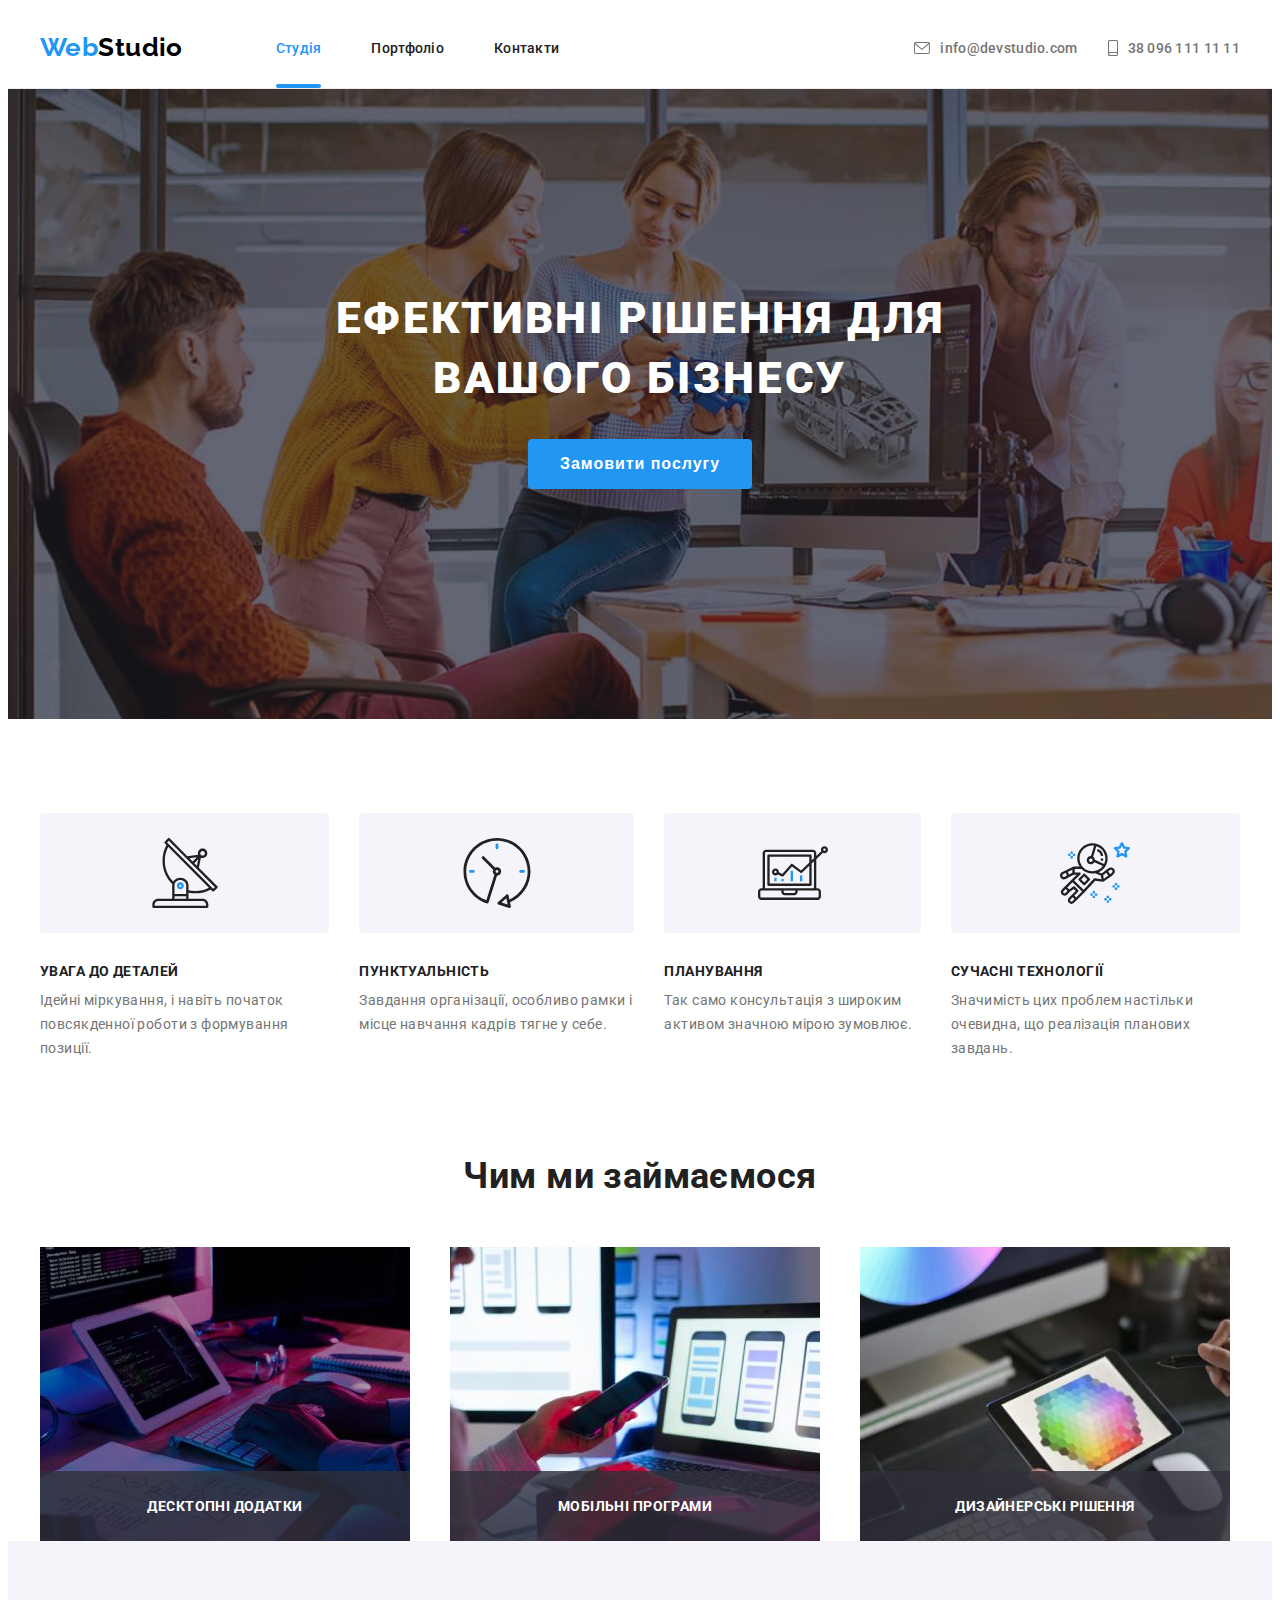
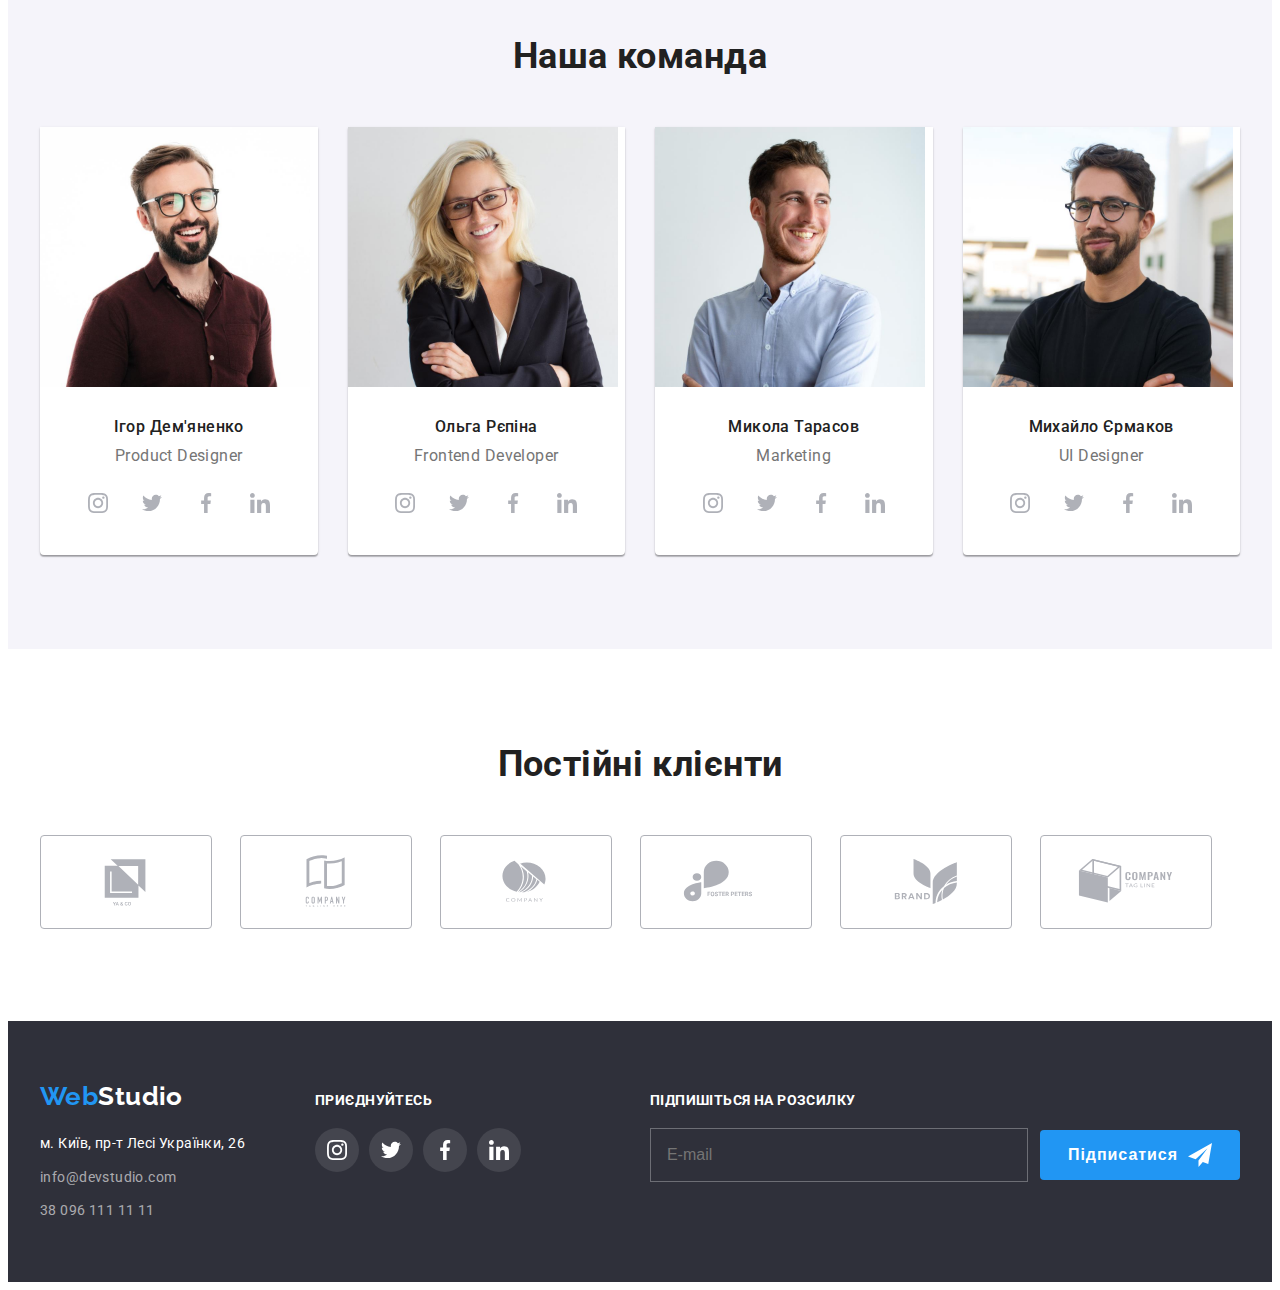
==== commit 702472c1: "all ok" ====
--- a/index.html
+++ b/index.html
@@ -96,7 +96,7 @@
         </ul>
         </div>
     </section>
-    <section class="section padding-zero">
+    <section class="padding-zero">
         <div class="container">
         <div class="box__pad">
         <h2 class="section-title-text">Чим ми займаємося</h2>
--- a/css/main.min.css
+++ b/css/main.min.css
@@ -1 +1 @@
-body{font-family:"Roboto",sans-serif;font-size:14px;letter-spacing:.03em;color:#212121}h1,h2,h3,h4,h5,h6,p{margin:0}ul{list-style:none;margin:0;padding:0}img{display:block}button{cursor:pointer}.text{text-decoration:none}:active,:hover,:focus{outline:0;outline-offset:0}address{font-style:normal}.display,.footer-soc-link,.box__block,.benefits__icon,.button-modal,.hero__button{display:-webkit-box;display:-ms-flexbox;display:flex;-webkit-box-pack:center;-ms-flex-pack:center;justify-content:center;-webkit-box-align:center;-ms-flex-align:center;align-items:center}.gap,.clients,.box,.port,.team,.benefits{display:-webkit-box;display:-ms-flexbox;display:flex;gap:30px}.hero__button{font-weight:700;font-size:16px;line-height:1.875;letter-spacing:.06em;cursor:pointer;background:#2196f3;color:#fff;border-radius:4px;border:none;padding:10px 32px;min-width:216px;margin-left:auto;margin-right:auto;margin-bottom:30px}.button-portfolio{font-family:inherit;cursor:pointer;font-weight:500;font-size:16px;line-height:1.625;background:#f5f4fa;border:none;padding:6px 22px;text-align:center;border-radius:4px;-webkit-transition:color 250ms cubic-bezier(0.4, 0, 0.2, 1),background-color 250ms cubic-bezier(0.4, 0, 0.2, 1);transition:color 250ms cubic-bezier(0.4, 0, 0.2, 1),background-color 250ms cubic-bezier(0.4, 0, 0.2, 1)}.button-portfolio:hover,.button-portfolio:focus{background-color:#2196f3;color:#fff;-webkit-box-shadow:0px 3px 1px rgba(0,0,0,.1),0px 1px 2px rgba(0,0,0,.08),0px 2px 2px rgba(0,0,0,.12);box-shadow:0px 3px 1px rgba(0,0,0,.1),0px 1px 2px rgba(0,0,0,.08),0px 2px 2px rgba(0,0,0,.12)}.button-modal{padding:10px 52px;margin-left:auto;margin-right:auto;min-width:200px;cursor:pointer;background-color:#2196f3;color:#fff;font-weight:700;font-size:16px;line-height:1.875;border:none;border-radius:4px;display:-webkit-box;display:-ms-flexbox;display:flex;-webkit-box-align:center;-ms-flex-align:center;align-items:center;text-align:center;letter-spacing:.06em;margin-top:30px}.button-footer{padding:10px 28px;background-color:#2196f3;color:#fff;border:none;border-radius:4px;cursor:pointer;-webkit-box-align:center;-ms-flex-align:center;align-items:center;font-weight:700;font-size:16px;line-height:1.875;gap:10px;letter-spacing:.06em}.footer-google{font-weight:normal;line-height:1.7142;color:var(--white);text-decoration:none;-webkit-transition:color 250ms cubic-bezier(0.4, 0, 0.2, 1);transition:color 250ms cubic-bezier(0.4, 0, 0.2, 1)}.item-footer{margin-bottom:9px}.item-footer:hover{color:var(--blue)}.is-hidden{opacity:0;pointer-events:none;visibility:0}.hide{-webkit-appearance:none;-moz-appearance:none;appearance:none}.container{width:1200px;padding-left:15px;padding-right:15px;margin:0 auto}.section{padding-top:94px;padding-bottom:94px}.web{font-family:"Raleway";font-weight:700;font-size:26px;line-height:1.1923;color:#2196f3}.studio-white{font-family:"Raleway";font-weight:700;font-size:26px;line-height:1.1923;color:#fff}.logo-footer{display:block;margin-bottom:20px;text-decoration:none}.header-nav-link{text-decoration:none;color:inherit;font-weight:500;line-height:1.1428;letter-spacing:.02em;padding-top:32px;padding-bottom:32px;display:-webkit-box;display:-ms-flexbox;display:flex;position:relative;-webkit-transition:color 250ms cubic-bezier(0.4, 0, 0.2, 1);transition:color 250ms cubic-bezier(0.4, 0, 0.2, 1)}.header-nav-link:hover,.header-nav-link:focus{color:#2196f3}.courrent{color:#2196f3}.courrent::after{position:absolute;left:0;bottom:0;content:"";width:100%;height:4px;background-color:#2196f3;border-radius:2px}.header{border-bottom:1px solid #ececec}.nav{display:-webkit-box;display:-ms-flexbox;display:flex;margin-right:auto}.text{font-family:"Raleway",sans-serif;font-weight:700;font-size:26px;line-height:1.1923;color:#000;display:-webkit-box;display:-ms-flexbox;display:flex;margin-right:93px;padding-top:24px;padding-bottom:25px}.header-icon{margin-right:10px;fill:currentColor}.contacts{font-weight:500;line-height:1.1428;letter-spacing:.02em;color:#757575;text-decoration:none;display:-webkit-box;display:-ms-flexbox;display:flex;-webkit-box-align:center;-ms-flex-align:center;align-items:center;padding-top:32px;padding-bottom:32px;-webkit-transition:color 250ms cubic-bezier(0.4, 0, 0.2, 1);transition:color 250ms cubic-bezier(0.4, 0, 0.2, 1)}.contacts:hover,.contacts:focus{color:#2196f3}.hero{font-weight:900;font-size:44px;line-height:1.3636;letter-spacing:.06em;text-transform:uppercase;color:#fff;width:696px;margin-left:auto;margin-right:auto;text-align:center;margin-bottom:30px}.color-section{padding:200px 0;background-image:-webkit-gradient(linear, left top, left bottom, from(rgba(47, 48, 58, 0.4)), to(rgba(47, 48, 58, 0.4))),url(../images/imgsection.jpg);background-image:linear-gradient(rgba(47, 48, 58, 0.4), rgba(47, 48, 58, 0.4)),url(../images/imgsection.jpg);max-width:1600px;background-repeat:no-repeat;background-size:cover;margin:0 auto}.benefits__item{-ms-flex-preferred-size:calc(100% - 90px)/4;flex-basis:calc(100% - 90px)/4}.benefits__paragraph{font-weight:400;line-height:1.7142;color:#757575}.benefits__title{font-size:14px;line-height:1.1428;font-size:14px;line-height:1.1428;margin-bottom:10px}.benefits__icon{height:120px;background-color:#f5f4fa;border-radius:4px;margin-bottom:30px}.section .padding-zero{padding-top:0}.section-title-text{font-size:36px;line-height:1.1666;margin-bottom:50px;text-align:center}.box .box__trumb,.port .box__trumb,.team .box__trumb{position:relative}.box__text{font-weight:700;line-height:1.1428571429;text-align:center;text-transform:uppercase;color:#fff}.box__block{position:absolute;left:0;bottom:0;width:370px;height:70px;background-color:rgba(47,48,58,.8)}.box__item{width:calc((100% - 60px)/3)}.box__pad{padding-top:0}.team-title{font-size:36px;line-height:1.1666;margin-bottom:50px;margin-left:auto;margin-right:auto;text-align:center}.fon{background-color:#f5f4fa}.team{width:calc((100% - 9px)/4);background-color:#fff}.team__profession{font-size:16px;line-height:1.1875;color:#757575;text-align:center;margin-bottom:16px}.team__size{padding-bottom:30px;padding-top:30px}.team__name{font-weight:500;font-size:16px;line-height:1.1875;margin-bottom:10px;text-align:center}.team-icon{gap:10px}.team-icon__item{width:44px;height:44px}.team-icon__link{width:100%;height:100%;-webkit-box-align:center;-ms-flex-align:center;align-items:center;color:var(--icon-fill);border-radius:50%;background-color:rgba(0,0,0,0);-webkit-transition:fill 250ms cubic-bezier(0.4, 0, 0.2, 1),background-color 250ms cubic-bezier(0.4, 0, 0.2, 1);transition:fill 250ms cubic-bezier(0.4, 0, 0.2, 1),background-color 250ms cubic-bezier(0.4, 0, 0.2, 1)}.team-icon__link:hover,.team-icon__link:focus{color:#fff;background-color:#2196f3}.team-icon__icon{fill:currentColor}.clients__item{width:170px;height:92px}.clients__link{width:100%;height:100%;-webkit-box-align:center;-ms-flex-align:center;align-items:center;border:1px solid #afb1b8;border-radius:4px;color:#afb1b8;-webkit-transition:fill 250ms cubic-bezier(0.4, 0, 0.2, 1);transition:fill 250ms cubic-bezier(0.4, 0, 0.2, 1);-webkit-transition:border-color 250ms cubic-bezier(0.4, 0, 0.2, 1);transition:border-color 250ms cubic-bezier(0.4, 0, 0.2, 1)}.clients__link:hover,.clients__link:focus{color:#2196f3;border-color:#2196f3}.clients__icon{fill:currentColor}.client-title{font-size:36px;line-height:1.1666;text-align:center;margin-bottom:50px}.footer-text{font-weight:normal;line-height:.5833;text-decoration:none;color:rgba(255,255,255,.6);-webkit-transition:color 250ms cubic-bezier(0.4, 0, 0.2, 1);transition:color 250ms cubic-bezier(0.4, 0, 0.2, 1)}.footer-text:hover{color:#2196f3}.footer-fon{padding:60px 0;background-color:#2f303a}.footer-soc-item{width:44px;height:44px}.footer-soc-link{width:100%;height:100%;border-radius:50%;background-color:rgba(255,255,255,.1);-webkit-transition:fill 250ms cubic-bezier(0.4, 0, 0.2, 1),background-color 250ms cubic-bezier(0.4, 0, 0.2, 1);transition:fill 250ms cubic-bezier(0.4, 0, 0.2, 1),background-color 250ms cubic-bezier(0.4, 0, 0.2, 1)}.footer-soc-link:hover,.footer-soc-link:focus{background-color:#2196f3}.footer-soc-icon{fill:#fff}.footer-soc-list{display:-webkit-box;display:-ms-flexbox;display:flex;gap:10px;-webkit-box-pack:center;-ms-flex-pack:center;justify-content:center}.foter-container{display:-webkit-box;display:-ms-flexbox;display:flex;-webkit-box-align:baseline;-ms-flex-align:baseline;align-items:baseline}.benefits-footer{font-weight:700;line-height:1.1428571429;text-transform:uppercase;color:#fff;margin-bottom:20px}.address-wrap{margin-right:70px}.label-footer{font-weight:700;line-height:1.1428571429;text-transform:uppercase;color:#fff;margin-bottom:20px}.form-footer-input{margin-left:auto}.input-flex{-webkit-box-align:center;-ms-flex-align:center;align-items:center;gap:12px}.footer-mail-input{width:358px;height:50px;border:1px solid rgba(255,255,255,.3);background-color:rgba(0,0,0,0);font-size:16px;line-height:1.25;-webkit-box-align:center;-ms-flex-align:center;align-items:center;-webkit-box-pack:center;-ms-flex-pack:center;justify-content:center;padding-left:16px;color:#fff}.footer-mail-input:placeholder{font-size:16px}.icon-footer-button{fill:#fff;-webkit-box-pack:center;-ms-flex-pack:center;justify-content:center}.portfolio-title{font-size:18px;line-height:2;letter-spacing:.06em;margin-bottom:4px}.portfolio-paragraf{font-weight:400;font-size:16px;line-height:1.875;color:var(--gray)}.item-portfolio-link{display:block;text-decoration:none;color:inherit}.item-portfolio-link:hover,.item-portfolio-link:focus{-webkit-box-shadow:0px 1px 1px rgba(0,0,0,.12),0px 4px 4px rgba(0,0,0,.06),1px 4px 6px rgba(0,0,0,.16);box-shadow:0px 1px 1px rgba(0,0,0,.12),0px 4px 4px rgba(0,0,0,.06),1px 4px 6px rgba(0,0,0,.16)}.portfolio-thumb{position:relative;overflow:hidden}.overlay{content:"";position:absolute;width:100%;height:100%;top:0;left:0;padding:63px 44px;font-size:18px;line-height:1.55;background-color:rgba(33,150,243,.9);-webkit-transform:translateY(100%);transform:translateY(100%);-webkit-transition:-webkit-transform 250ms cubic-bezier(0.4, 0, 0.2, 1);transition:-webkit-transform 250ms cubic-bezier(0.4, 0, 0.2, 1);transition:transform 250ms cubic-bezier(0.4, 0, 0.2, 1);transition:transform 250ms cubic-bezier(0.4, 0, 0.2, 1), -webkit-transform 250ms cubic-bezier(0.4, 0, 0.2, 1);color:#fff}.item-portfolio:hover .overlay{-webkit-transform:translateY(0);transform:translateY(0)}.img-port{padding:20px 24px;border:1px solid var(--border);border-top:none}.port{-ms-flex-wrap:wrap;flex-wrap:wrap}.item-portfolio{width:calc((100% - 60px)/3);-webkit-transition:-webkit-box-shadow 250ms cubic-bezier(0.4, 0, 0.2, 1);transition:-webkit-box-shadow 250ms cubic-bezier(0.4, 0, 0.2, 1);transition:box-shadow 250ms cubic-bezier(0.4, 0, 0.2, 1);transition:box-shadow 250ms cubic-bezier(0.4, 0, 0.2, 1), -webkit-box-shadow 250ms cubic-bezier(0.4, 0, 0.2, 1)}.button-list{margin-bottom:50px;gap:8px}.link-item{display:-webkit-box;display:-ms-flexbox;display:flex}.header-container{gap:50px;display:-webkit-box;display:-ms-flexbox;display:flex;text-align:center}.contacts-flex{gap:30px}.backdrop{position:fixed;top:0;left:0;width:100%;height:100%;background-color:rgba(0,0,0,.2);opacity:1;-webkit-transition:opacity 250ms cubic-bezier(0.4, 0, 0.2, 1);transition:opacity 250ms cubic-bezier(0.4, 0, 0.2, 1)}.backdrop.is-hidden{opacity:0;pointer-events:none}.modal{width:528px;padding:40px;min-height:581px;background-color:#fff;border-radius:1px;position:absolute;top:50%;left:50%;border-radius:4px;-webkit-box-shadow:0px 1px 3px rgba(0,0,0,.12),0px 1px 1px rgba(0,0,0,.14),0px 2px 1px rgba(0,0,0,.2);box-shadow:0px 1px 3px rgba(0,0,0,.12),0px 1px 1px rgba(0,0,0,.14),0px 2px 1px rgba(0,0,0,.2);-webkit-transform:translate(-50%, -50%) scale(1);transform:translate(-50%, -50%) scale(1);-webkit-transition:-webkit-transform 250ms cubic-bezier(0.4, 0, 0.2, 1);transition:-webkit-transform 250ms cubic-bezier(0.4, 0, 0.2, 1);transition:transform 250ms cubic-bezier(0.4, 0, 0.2, 1);transition:transform 250ms cubic-bezier(0.4, 0, 0.2, 1), -webkit-transform 250ms cubic-bezier(0.4, 0, 0.2, 1)}.backdrop.is-hidden .modal{-webkit-transform:translate(-50%, -50%) scale(0.5);transform:translate(-50%, -50%) scale(0.5)}.modal-close{position:absolute;top:8px;right:8px;width:30px;height:30px;background-color:var(--white);border-radius:50%;cursor:pointer;border:1px solid var(--close);-webkit-transition:border 250ms cubic-bezier(0.4, 0, 0.2, 1),color 250ms cubic-bezier(0.4, 0, 0.2, 1);transition:border 250ms cubic-bezier(0.4, 0, 0.2, 1),color 250ms cubic-bezier(0.4, 0, 0.2, 1)}.modal-close:hover,.modal-close:focus{border:1px solid var(--blue);color:var(--blue)}.icon-modal{-webkit-transition:fill 250ms cubic-bezier(0.4, 0, 0.2, 1);transition:fill 250ms cubic-bezier(0.4, 0, 0.2, 1)}.icon-modal:hover,.icon-modal:focus{fill:var(--blue)}.modal-title{font-weight:700;font-size:20px;line-height:calc 1.15;text-align:center;margin-bottom:12px}.modal-input{width:100%;height:40px;border-radius:4px;border:1px solid rgba(33,33,33,.2);background-color:rgba(0,0,0,0);padding-left:42px;-webkit-transition:border 250ms cubic-bezier(0.4, 0, 0.2, 1),fill 250ms cubic-bezier(0.4, 0, 0.2, 1);transition:border 250ms cubic-bezier(0.4, 0, 0.2, 1),fill 250ms cubic-bezier(0.4, 0, 0.2, 1)}.modal-input::-webkit-input-placeholder{font-size:16px}.modal-input::-moz-placeholder{font-size:16px}.modal-input:-ms-input-placeholder{font-size:16px}.modal-input::-ms-input-placeholder{font-size:16px}.modal-input::placeholder{font-size:16px}.modal-input:hover,.modal-input:focus{border-color:var(--blue)}.modal-input:focus+.modal-icon{fill:var(--blue)}.textarea{width:100%;height:120px;border-radius:4px;border:1px solid rgba(33,33,33,.2);padding:12px 16px;font-size:12px;line-height:1.3333333333;letter-spacing:.01em;color:rgba(117,117,117,.5);margin-bottom:20px;resize:none;-webkit-transition:border 250ms cubic-bezier(0.4, 0, 0.2, 1);transition:border 250ms cubic-bezier(0.4, 0, 0.2, 1);color:#303030}.textarea:focus,.textarea:hover{border-color:var(--blue)}.input-label{font-size:12px;display:block;position:relative;-webkit-transition:border 250ms cubic-bezier(0.4, 0, 0.2, 1);transition:border 250ms cubic-bezier(0.4, 0, 0.2, 1);margin-bottom:10px}.input-label span{display:block;margin-bottom:4px;font-weight:400;letter-spacing:.01em;color:var(--gray)}.modal-icon{position:absolute;left:12px;top:50%;-webkit-transform:translateY(-50%);transform:translateY(-50%)}.input-wrap{position:relative;margin-bottom:10px}.link-modal{color:#2196f3;margin-left:3px;line-height:1.7142857143;-webkit-text-decoration-style:underline;text-decoration-style:underline;text-underline-offset:3px}.check-text{font-size:14px;display:-webkit-box;display:-ms-flexbox;display:flex;-webkit-box-align:center;-ms-flex-align:center;align-items:center;color:#757575}.check-text span{width:16px;height:15px;border:2px solid #000;margin-right:7px;border-radius:2px;fill:rgba(0,0,0,0)}.modal-check:checked+.check-text span{background-color:#2196f3;border:none;fill:#fff}.modal-field,.button-footer,.team-icon,.team-icon__link,.clients__link,.input-flex,.button-list,.check-text span{display:-webkit-box;display:-ms-flexbox;display:flex;-webkit-box-pack:center;-ms-flex-pack:center;justify-content:center}/*# sourceMappingURL=main.min.css.map */+body{font-family:"Roboto",sans-serif;font-size:14px;letter-spacing:.03em;color:#212121}h1,h2,h3,h4,h5,h6,p{margin:0}ul{list-style:none;margin:0;padding:0}img{display:block}button{cursor:pointer}.text{text-decoration:none}:active,:hover,:focus{outline:0;outline-offset:0}address{font-style:normal}.display,.footer-soc-link,.clients__link,.box__block,.benefits__icon,.button-footer,.button-modal,.hero__button{display:-webkit-box;display:-ms-flexbox;display:flex;-webkit-box-pack:center;-ms-flex-pack:center;justify-content:center;-webkit-box-align:center;-ms-flex-align:center;align-items:center}.gap,.port,.clients,.team,.box,.benefits{display:-webkit-box;display:-ms-flexbox;display:flex;gap:30px}.hero__button{font-weight:700;font-size:16px;line-height:1.875;letter-spacing:.06em;cursor:pointer;background:#2196f3;color:#fff;border-radius:4px;border:none;padding:10px 32px;min-width:216px;margin-left:auto;margin-right:auto;margin-bottom:30px}.button-portfolio{font-family:inherit;cursor:pointer;font-weight:500;font-size:16px;line-height:1.625;background:#f5f4fa;border:none;padding:6px 22px;text-align:center;border-radius:4px;-webkit-transition:color 250ms cubic-bezier(0.4, 0, 0.2, 1),background-color 250ms cubic-bezier(0.4, 0, 0.2, 1);transition:color 250ms cubic-bezier(0.4, 0, 0.2, 1),background-color 250ms cubic-bezier(0.4, 0, 0.2, 1)}.button-portfolio:hover,.button-portfolio:focus{background-color:#2196f3;color:#fff;-webkit-box-shadow:0px 3px 1px rgba(0,0,0,.1),0px 1px 2px rgba(0,0,0,.08),0px 2px 2px rgba(0,0,0,.12);box-shadow:0px 3px 1px rgba(0,0,0,.1),0px 1px 2px rgba(0,0,0,.08),0px 2px 2px rgba(0,0,0,.12)}.button-modal{padding:10px 52px;margin-left:auto;margin-right:auto;min-width:200px;cursor:pointer;background-color:#2196f3;color:#fff;font-weight:700;font-size:16px;line-height:1.875;letter-spacing:.06em;border:none;border-radius:4px;margin-top:30px}.button-footer{padding:10px 28px;background-color:#2196f3;color:#fff;border:none;border-radius:4px;cursor:pointer;font-weight:700;font-size:16px;line-height:1.875;letter-spacing:.06em;gap:10px}.footer-google{font-weight:normal;line-height:1.7142;color:#fff;text-decoration:none;-webkit-transition:color 250ms cubic-bezier(0.4, 0, 0.2, 1);transition:color 250ms cubic-bezier(0.4, 0, 0.2, 1)}.item-footer{margin-bottom:9px}.item-footer:hover{color:#2196f3}.is-hidden{opacity:0;pointer-events:none;visibility:0}.hide{-webkit-appearance:none;-moz-appearance:none;appearance:none}.container{width:1200px;padding-left:15px;padding-right:15px;margin:0 auto}.section{padding-top:94px;padding-bottom:94px}.web{font-family:"Raleway",sans-serif;font-weight:700;font-size:26px;line-height:1.1923;color:#2196f3}.studio-white{font-family:"Raleway",sans-serif;font-weight:700;font-size:26px;line-height:1.1923;color:#fff}.logo-footer{display:block;margin-bottom:20px;text-decoration:none}.header-nav-link{text-decoration:none;color:inherit;font-weight:500;line-height:1.1428;letter-spacing:.02em;padding-top:32px;padding-bottom:32px;display:-webkit-box;display:-ms-flexbox;display:flex;position:relative;-webkit-transition:color 250ms cubic-bezier(0.4, 0, 0.2, 1);transition:color 250ms cubic-bezier(0.4, 0, 0.2, 1)}.header-nav-link:hover,.header-nav-link:focus{color:#2196f3}.courrent{color:#2196f3}.courrent::after{position:absolute;left:0;bottom:0;content:"";width:100%;height:4px;background-color:#2196f3;border-radius:2px}.header{border-bottom:1px solid #ececec}.nav{display:-webkit-box;display:-ms-flexbox;display:flex;margin-right:auto}.text{font-family:"Raleway",sans-serif;font-weight:700;font-size:26px;line-height:1.1923;color:#000;display:-webkit-box;display:-ms-flexbox;display:flex;margin-right:93px;padding-top:24px;padding-bottom:25px}.header-icon{margin-right:10px;fill:currentColor}.contacts{font-weight:500;line-height:1.1428;letter-spacing:.02em;color:#757575;text-decoration:none;display:-webkit-box;display:-ms-flexbox;display:flex;-webkit-box-align:center;-ms-flex-align:center;align-items:center;padding-top:32px;padding-bottom:32px;-webkit-transition:color 250ms cubic-bezier(0.4, 0, 0.2, 1);transition:color 250ms cubic-bezier(0.4, 0, 0.2, 1)}.contacts:hover,.contacts:focus{color:#2196f3}.hero{font-weight:900;font-size:44px;line-height:1.3636;letter-spacing:.06em;text-transform:uppercase;color:#fff;width:696px;margin-left:auto;margin-right:auto;text-align:center;margin-bottom:30px}.color-section{padding:200px 0;background-image:-webkit-gradient(linear, left top, left bottom, from(rgba(47, 48, 58, 0.4)), to(rgba(47, 48, 58, 0.4))),url(../images/imgsection.jpg);background-image:linear-gradient(rgba(47, 48, 58, 0.4), rgba(47, 48, 58, 0.4)),url(../images/imgsection.jpg);max-width:1600px;background-repeat:no-repeat;background-size:cover;margin:0 auto}.benefits__item{-ms-flex-preferred-size:calc(100% - 90px)/4;flex-basis:calc(100% - 90px)/4}.benefits__paragraph{font-weight:400;line-height:1.7142;color:#757575}.benefits__title{font-size:14px;line-height:1.1428;margin-bottom:10px}.benefits__icon{height:120px;background-color:#f5f4fa;border-radius:4px;margin-bottom:30px}.section .padding-zero{padding-top:0}.section-title-text{font-size:36px;line-height:1.1666;margin-bottom:50px;text-align:center}.box .box__trumb{position:relative}.box__text{font-weight:700;line-height:1.1428571429;text-align:center;text-transform:uppercase;color:#fff}.box__block{position:absolute;left:0;bottom:0;width:370px;height:70px;background-color:rgba(47,48,58,.8)}.box__item{width:calc((100% - 60px)/3)}.box__pad{padding-top:0}.team-title{font-size:36px;line-height:1.1666;margin-bottom:50px;margin-left:auto;margin-right:auto;text-align:center}.fon{background-color:#f5f4fa}.team__profession{font-size:16px;line-height:1.1875;color:#757575;text-align:center;margin-bottom:16px}.team__size{padding-bottom:30px;padding-top:30px}.team__name{font-weight:500;font-size:16px;line-height:1.1875;margin-bottom:10px;text-align:center}.team__item{width:calc((100% - 9px)/4);background-color:#fff;-webkit-box-shadow:0px 1px 3px rgba(0,0,0,.12),0px 1px 1px rgba(0,0,0,.14),0px 2px 1px rgba(0,0,0,.2);box-shadow:0px 1px 3px rgba(0,0,0,.12),0px 1px 1px rgba(0,0,0,.14),0px 2px 1px rgba(0,0,0,.2);border-radius:0px 0px 4px 4px}.team-icon{gap:10px}.team-icon__item{width:44px;height:44px}.team-icon__link{width:100%;height:100%;-webkit-box-align:center;-ms-flex-align:center;align-items:center;color:#afb1b8;border-radius:50%;background-color:rgba(0,0,0,0);-webkit-transition:fill 250ms cubic-bezier(0.4, 0, 0.2, 1),background-color 250ms cubic-bezier(0.4, 0, 0.2, 1);transition:fill 250ms cubic-bezier(0.4, 0, 0.2, 1),background-color 250ms cubic-bezier(0.4, 0, 0.2, 1)}.team-icon__link:hover,.team-icon__link:focus{color:#fff;background-color:#2196f3}.team-icon__icon{fill:currentColor}.clients__item{width:170px;height:92px}.clients__link{width:100%;height:100%;border:1px solid #afb1b8;border-radius:4px;color:#afb1b8;-webkit-transition:fill 250ms cubic-bezier(0.4, 0, 0.2, 1);transition:fill 250ms cubic-bezier(0.4, 0, 0.2, 1);-webkit-transition:border-color 250ms cubic-bezier(0.4, 0, 0.2, 1);transition:border-color 250ms cubic-bezier(0.4, 0, 0.2, 1)}.clients__link:hover,.clients__link:focus{color:#2196f3;border-color:#2196f3}.clients__icon{fill:currentColor}.client-title{font-size:36px;line-height:1.1666;text-align:center;margin-bottom:50px}.footer-text{font-weight:400;font-size:14px;line-height:1.7142857143;text-decoration:none;color:rgba(255,255,255,.6);-webkit-transition:color 250ms cubic-bezier(0.4, 0, 0.2, 1);transition:color 250ms cubic-bezier(0.4, 0, 0.2, 1)}.footer-text:hover{color:#2196f3}.footer-fon{padding:60px 0;background-color:#2f303a}.footer-soc-item{width:44px;height:44px}.footer-soc-link{width:100%;height:100%;border-radius:50%;background-color:rgba(255,255,255,.1);-webkit-transition:fill 250ms cubic-bezier(0.4, 0, 0.2, 1),background-color 250ms cubic-bezier(0.4, 0, 0.2, 1);transition:fill 250ms cubic-bezier(0.4, 0, 0.2, 1),background-color 250ms cubic-bezier(0.4, 0, 0.2, 1)}.footer-soc-link:hover,.footer-soc-link:focus{background-color:#2196f3}.footer-soc-icon{fill:#fff}.footer-soc-list{display:-webkit-box;display:-ms-flexbox;display:flex;gap:10px;-webkit-box-pack:center;-ms-flex-pack:center;justify-content:center}.foter-container{display:-webkit-box;display:-ms-flexbox;display:flex;-webkit-box-align:baseline;-ms-flex-align:baseline;align-items:baseline}.benefits-footer{font-weight:700;line-height:1.1428571429;text-transform:uppercase;color:#fff;margin-bottom:20px}.address-wrap{margin-right:70px}.label-footer{font-weight:700;line-height:1.1428571429;text-transform:uppercase;color:#fff;margin-bottom:20px}.form-footer-input{margin-left:auto}.input-flex{-webkit-box-align:center;-ms-flex-align:center;align-items:center;gap:12px}.footer-mail-input{width:358px;height:50px;border:1px solid rgba(255,255,255,.3);background-color:rgba(0,0,0,0);font-size:16px;line-height:1.25;-webkit-box-align:center;-ms-flex-align:center;align-items:center;-webkit-box-pack:center;-ms-flex-pack:center;justify-content:center;padding-left:16px;color:#fff}.footer-mail-input:placeholder{font-size:16px}.icon-footer-button{fill:#fff;-webkit-box-pack:center;-ms-flex-pack:center;justify-content:center}.portfolio-title{font-size:18px;line-height:2;letter-spacing:.06em;margin-bottom:4px}.portfolio-paragraf{font-weight:400;font-size:16px;line-height:1.875;color:#757575}.item-portfolio-link{display:block;text-decoration:none;color:inherit}.item-portfolio-link:hover,.item-portfolio-link:focus{-webkit-box-shadow:0px 1px 1px rgba(0,0,0,.12),0px 4px 4px rgba(0,0,0,.06),1px 4px 6px rgba(0,0,0,.16);box-shadow:0px 1px 1px rgba(0,0,0,.12),0px 4px 4px rgba(0,0,0,.06),1px 4px 6px rgba(0,0,0,.16)}.portfolio-thumb{position:relative;overflow:hidden}.overlay{content:"";position:absolute;width:100%;height:100%;top:0;left:0;padding:63px 44px;font-size:18px;line-height:1.55;background-color:rgba(33,150,243,.9);-webkit-transform:translateY(100%);transform:translateY(100%);-webkit-transition:-webkit-transform 250ms cubic-bezier(0.4, 0, 0.2, 1);transition:-webkit-transform 250ms cubic-bezier(0.4, 0, 0.2, 1);transition:transform 250ms cubic-bezier(0.4, 0, 0.2, 1);transition:transform 250ms cubic-bezier(0.4, 0, 0.2, 1), -webkit-transform 250ms cubic-bezier(0.4, 0, 0.2, 1);color:#fff}.item-portfolio:hover .overlay{-webkit-transform:translateY(0);transform:translateY(0)}.img-port{padding:20px 24px;border:1px solid #eee;border-top:none}.port{-ms-flex-wrap:wrap;flex-wrap:wrap}.item-portfolio{width:calc((100% - 60px)/3);-webkit-transition:-webkit-box-shadow 250ms cubic-bezier(0.4, 0, 0.2, 1);transition:-webkit-box-shadow 250ms cubic-bezier(0.4, 0, 0.2, 1);transition:box-shadow 250ms cubic-bezier(0.4, 0, 0.2, 1);transition:box-shadow 250ms cubic-bezier(0.4, 0, 0.2, 1), -webkit-box-shadow 250ms cubic-bezier(0.4, 0, 0.2, 1)}.button-list{margin-bottom:50px;gap:8px}.link-item{display:-webkit-box;display:-ms-flexbox;display:flex}.header-container{gap:50px;display:-webkit-box;display:-ms-flexbox;display:flex;text-align:center}.contacts-flex{gap:30px}.backdrop{position:fixed;top:0;left:0;width:100%;height:100%;background-color:rgba(0,0,0,.2);opacity:1;-webkit-transition:opacity 250ms cubic-bezier(0.4, 0, 0.2, 1);transition:opacity 250ms cubic-bezier(0.4, 0, 0.2, 1)}.backdrop.is-hidden{opacity:0;pointer-events:none}.modal{width:528px;padding:40px;min-height:581px;background-color:#fff;border-radius:1px;position:absolute;top:50%;left:50%;border-radius:4px;-webkit-box-shadow:0px 1px 3px rgba(0,0,0,.12),0px 1px 1px rgba(0,0,0,.14),0px 2px 1px rgba(0,0,0,.2);box-shadow:0px 1px 3px rgba(0,0,0,.12),0px 1px 1px rgba(0,0,0,.14),0px 2px 1px rgba(0,0,0,.2);-webkit-transform:translate(-50%, -50%) scale(1);transform:translate(-50%, -50%) scale(1);-webkit-transition:-webkit-transform 250ms cubic-bezier(0.4, 0, 0.2, 1);transition:-webkit-transform 250ms cubic-bezier(0.4, 0, 0.2, 1);transition:transform 250ms cubic-bezier(0.4, 0, 0.2, 1);transition:transform 250ms cubic-bezier(0.4, 0, 0.2, 1), -webkit-transform 250ms cubic-bezier(0.4, 0, 0.2, 1)}.backdrop.is-hidden .modal{-webkit-transform:translate(-50%, -50%) scale(0.5);transform:translate(-50%, -50%) scale(0.5)}.modal-close{position:absolute;top:8px;-webkit-box-align:center;-ms-flex-align:center;align-items:center;right:8px;width:30px;height:30px;background-color:#fff;border-radius:50%;cursor:pointer;border:1px solid rgba(0,0,0,.1);-webkit-transition:border 250ms cubic-bezier(0.4, 0, 0.2, 1),color 250ms cubic-bezier(0.4, 0, 0.2, 1);transition:border 250ms cubic-bezier(0.4, 0, 0.2, 1),color 250ms cubic-bezier(0.4, 0, 0.2, 1)}.modal-close:hover,.modal-close:focus{border:1px solid #2196f3;color:#2196f3}.icon-modal{-webkit-transition:fill 250ms cubic-bezier(0.4, 0, 0.2, 1);transition:fill 250ms cubic-bezier(0.4, 0, 0.2, 1)}.icon-modal:hover,.icon-modal:focus{fill:#2196f3}.modal-title{font-family:"Raleway",sans-serif;font-weight:700;font-size:20px;line-height:1.15;text-align:center;margin-bottom:12px}.modal-input{width:100%;height:40px;border-radius:4px;border:1px solid rgba(33,33,33,.2);background-color:rgba(0,0,0,0);padding-left:42px;-webkit-transition:border 250ms cubic-bezier(0.4, 0, 0.2, 1),fill 250ms cubic-bezier(0.4, 0, 0.2, 1);transition:border 250ms cubic-bezier(0.4, 0, 0.2, 1),fill 250ms cubic-bezier(0.4, 0, 0.2, 1)}.modal-input::-webkit-input-placeholder{font-size:16px}.modal-input::-moz-placeholder{font-size:16px}.modal-input:-ms-input-placeholder{font-size:16px}.modal-input::-ms-input-placeholder{font-size:16px}.modal-input::placeholder{font-size:16px}.modal-input:hover,.modal-input:focus{border-color:#2196f3}.modal-input:focus+.modal-icon{fill:#2196f3}.textarea{width:100%;height:120px;border-radius:4px;border:1px solid rgba(33,33,33,.2);padding:12px 16px;font-family:"Raleway",sans-serif;font-size:12px;line-height:1.3333333333;letter-spacing:.01em;color:rgba(117,117,117,.5);margin-bottom:20px;resize:none;-webkit-transition:border 250ms cubic-bezier(0.4, 0, 0.2, 1);transition:border 250ms cubic-bezier(0.4, 0, 0.2, 1);color:#303030}.textarea:focus,.textarea:hover{border-color:#2196f3}.input-label{font-size:12px;display:block;position:relative;-webkit-transition:border 250ms cubic-bezier(0.4, 0, 0.2, 1);transition:border 250ms cubic-bezier(0.4, 0, 0.2, 1);margin-bottom:10px}.input-label span{display:block;margin-bottom:4px;font-weight:400;letter-spacing:.01em;color:#757575}.modal-icon{position:absolute;left:12px;top:50%;-webkit-transform:translateY(-50%);transform:translateY(-50%)}.input-wrap{position:relative;margin-bottom:10px}.link-modal{color:#2196f3;margin-left:3px;line-height:1.7142857143;-webkit-text-decoration-style:underline;text-decoration-style:underline;text-underline-offset:3px}.check-text{font-size:14px;display:-webkit-box;display:-ms-flexbox;display:flex;-webkit-box-align:center;-ms-flex-align:center;align-items:center;color:#757575}.check-text span{width:16px;height:15px;border:2px solid #000;margin-right:7px;border-radius:2px;fill:rgba(0,0,0,0)}.modal-check:checked+.check-text span{background-color:#2196f3;border:none;fill:#fff}.modal-field,.team-icon,.team-icon__link,.input-flex,.button-list,.check-text span{display:-webkit-box;display:-ms-flexbox;display:flex;-webkit-box-pack:center;-ms-flex-pack:center;justify-content:center}/*# sourceMappingURL=main.min.css.map */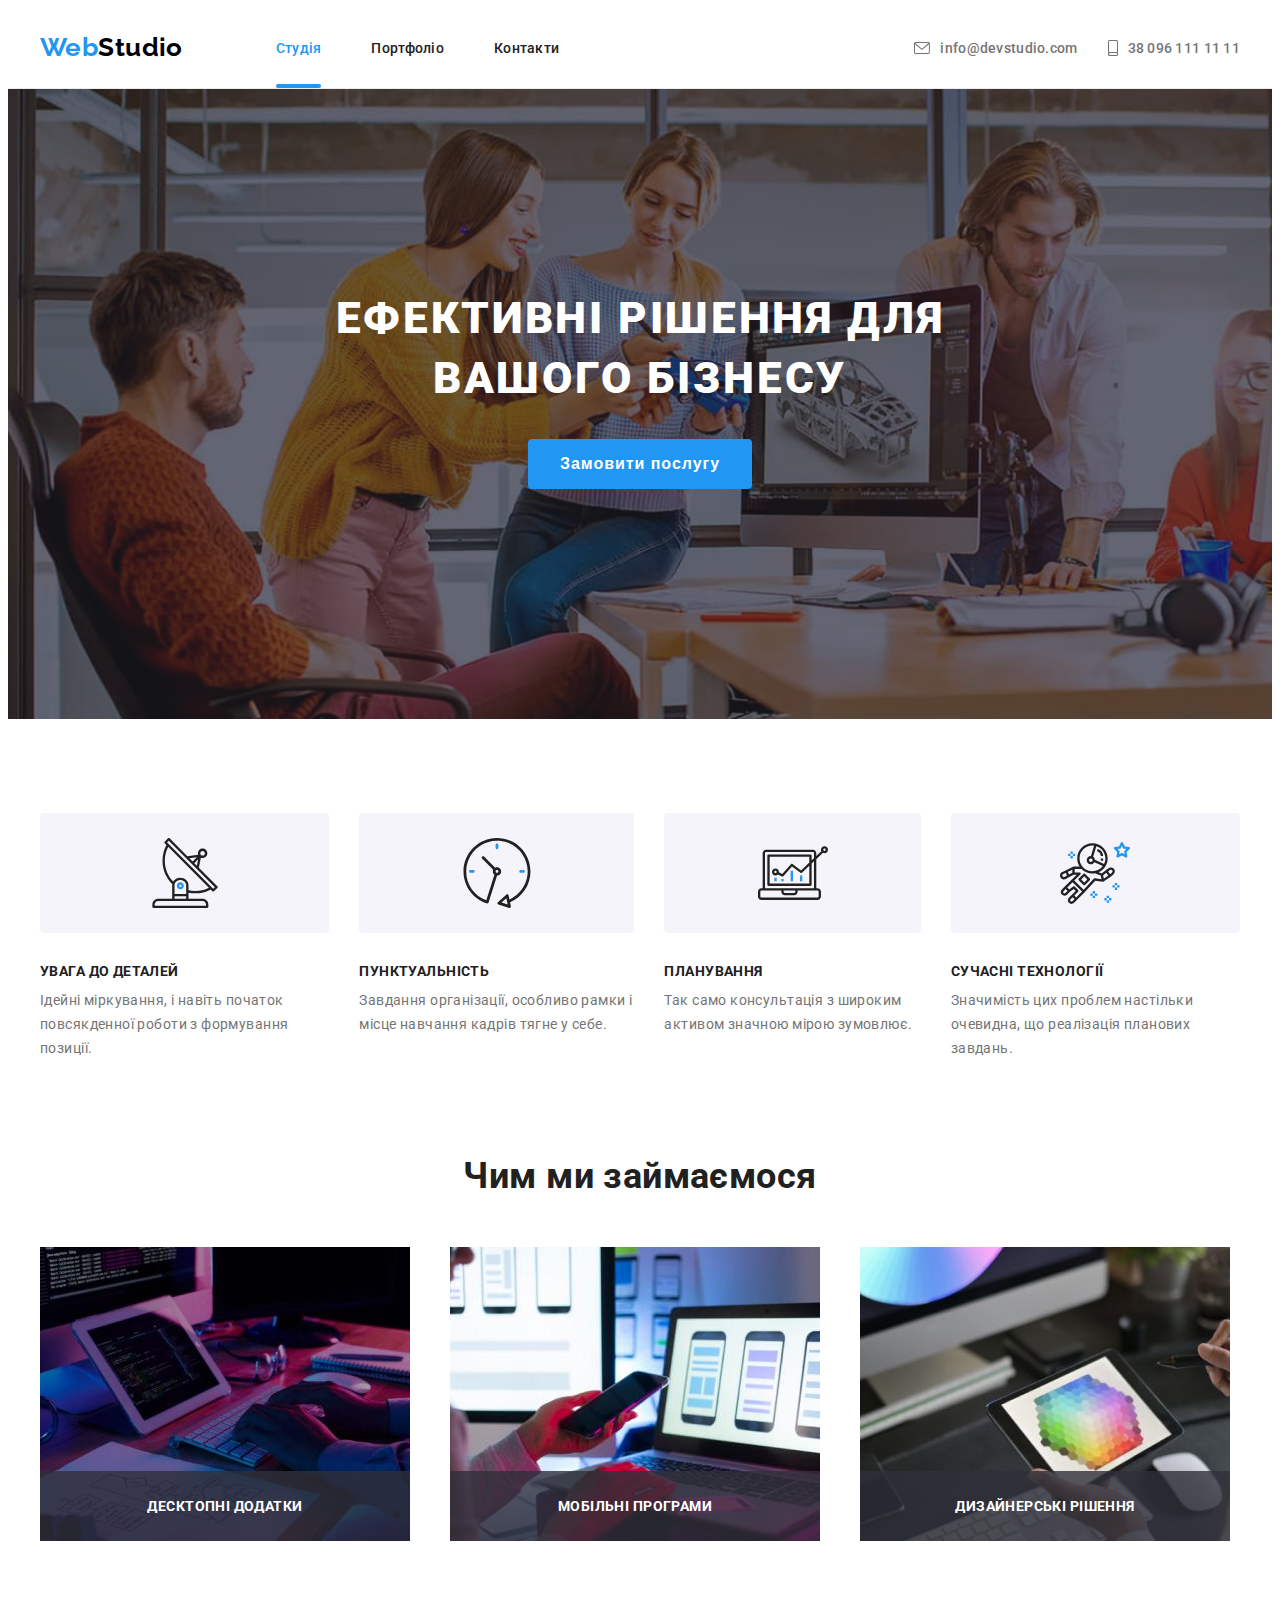
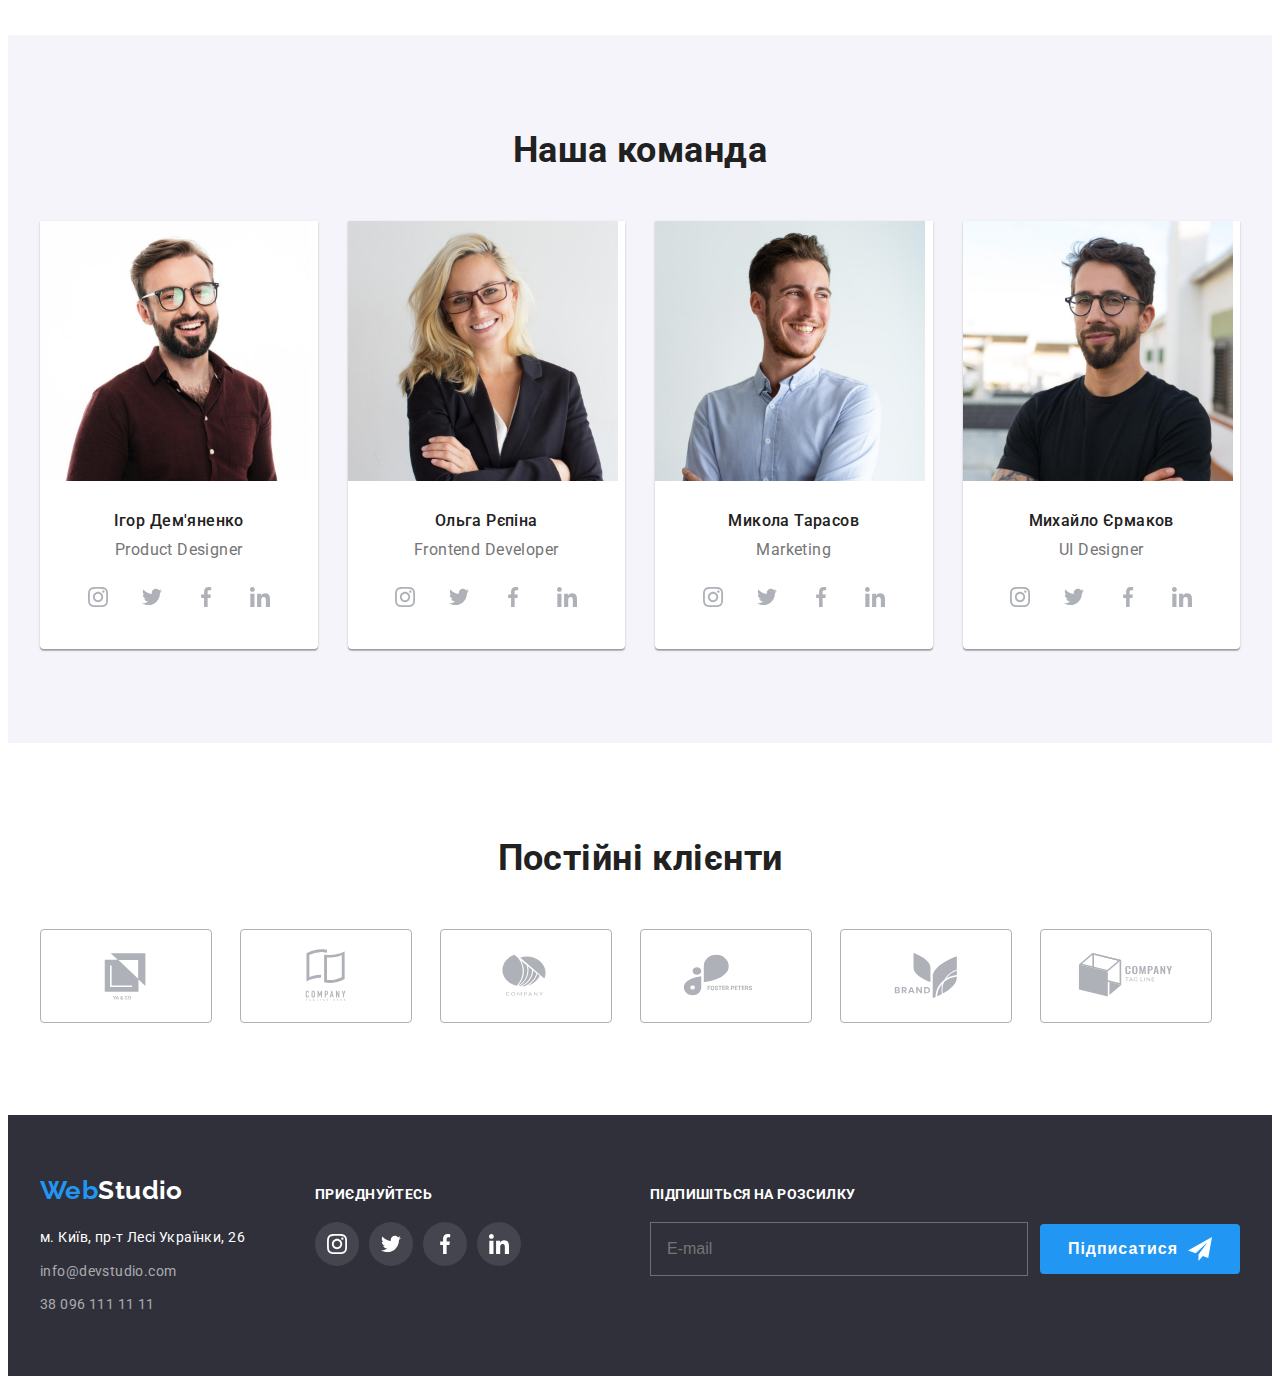
==== commit 3a6600af: "ter" ====
--- a/index.html
+++ b/index.html
@@ -96,41 +96,43 @@
         </ul>
         </div>
     </section>
-    <section class="padding-zero">
+    <section class="section" style="
+    padding-top: 0px;">
+        
         <div class="container">
-        <div class="box__pad">
-        <h2 class="section-title-text">Чим ми займаємося</h2>
-        </div>
-        <ul class="box">
-            <li class="box__item">
-            <div class="box__trumb">
-                <img src="./images/box1.jpg" alt="Десктопні програми" width=370  height="294" />
-                <div class="box__block">
-                <p class="box__text">Десктопні додатки</p>
-            </div>
-            </div>
-            </li>
-            <li class="box__item">
+            <div class="box__pad">
+                <h2 class="section-title-text">Чим ми займаємося</h2>
+            </div>
+            <ul class="box">
+                <li class="box__item">
+                    <div class="box__trumb">
+                        <img src="./images/box1.jpg" alt="Десктопні програми" width=370  height="294" />
+                        <div class="box__block">
+                            <p class="box__text">Десктопні додатки</p>
+                        </div>
+            </div>
+        </li>
+        <li class="box__item">
             <div class="box__trumb">
                 <img src="./images/box2.jpg" alt="Мобільні програми" width=370  height="294" />
                 <div class="box__block">
-                <p class="box__text">Мобільні програми</p>
-            </div>
-            </div>
-            </li>
-            <li class="box__item">
-                <div class="box__trumb">
+                    <p class="box__text">Мобільні програми</p>
+                </div>
+            </div>
+        </li>
+        <li class="box__item">
+            <div class="box__trumb">
                 <img src="./images/box3.jpg" alt="Дизайнерські рішення" width=370  height="294" />
                 <div class="box__block">
                     <p class="box__text">Дизайнерські рішення</p>
                 </div>
             </div>
             
-            </li>
-        </ul>
+        </li>
+    </ul>
     
         </div>
-    </section>
+</section>
     <section class="section fon">
         <div class="container">
         <h2 class="team-title">Наша команда</h2>
